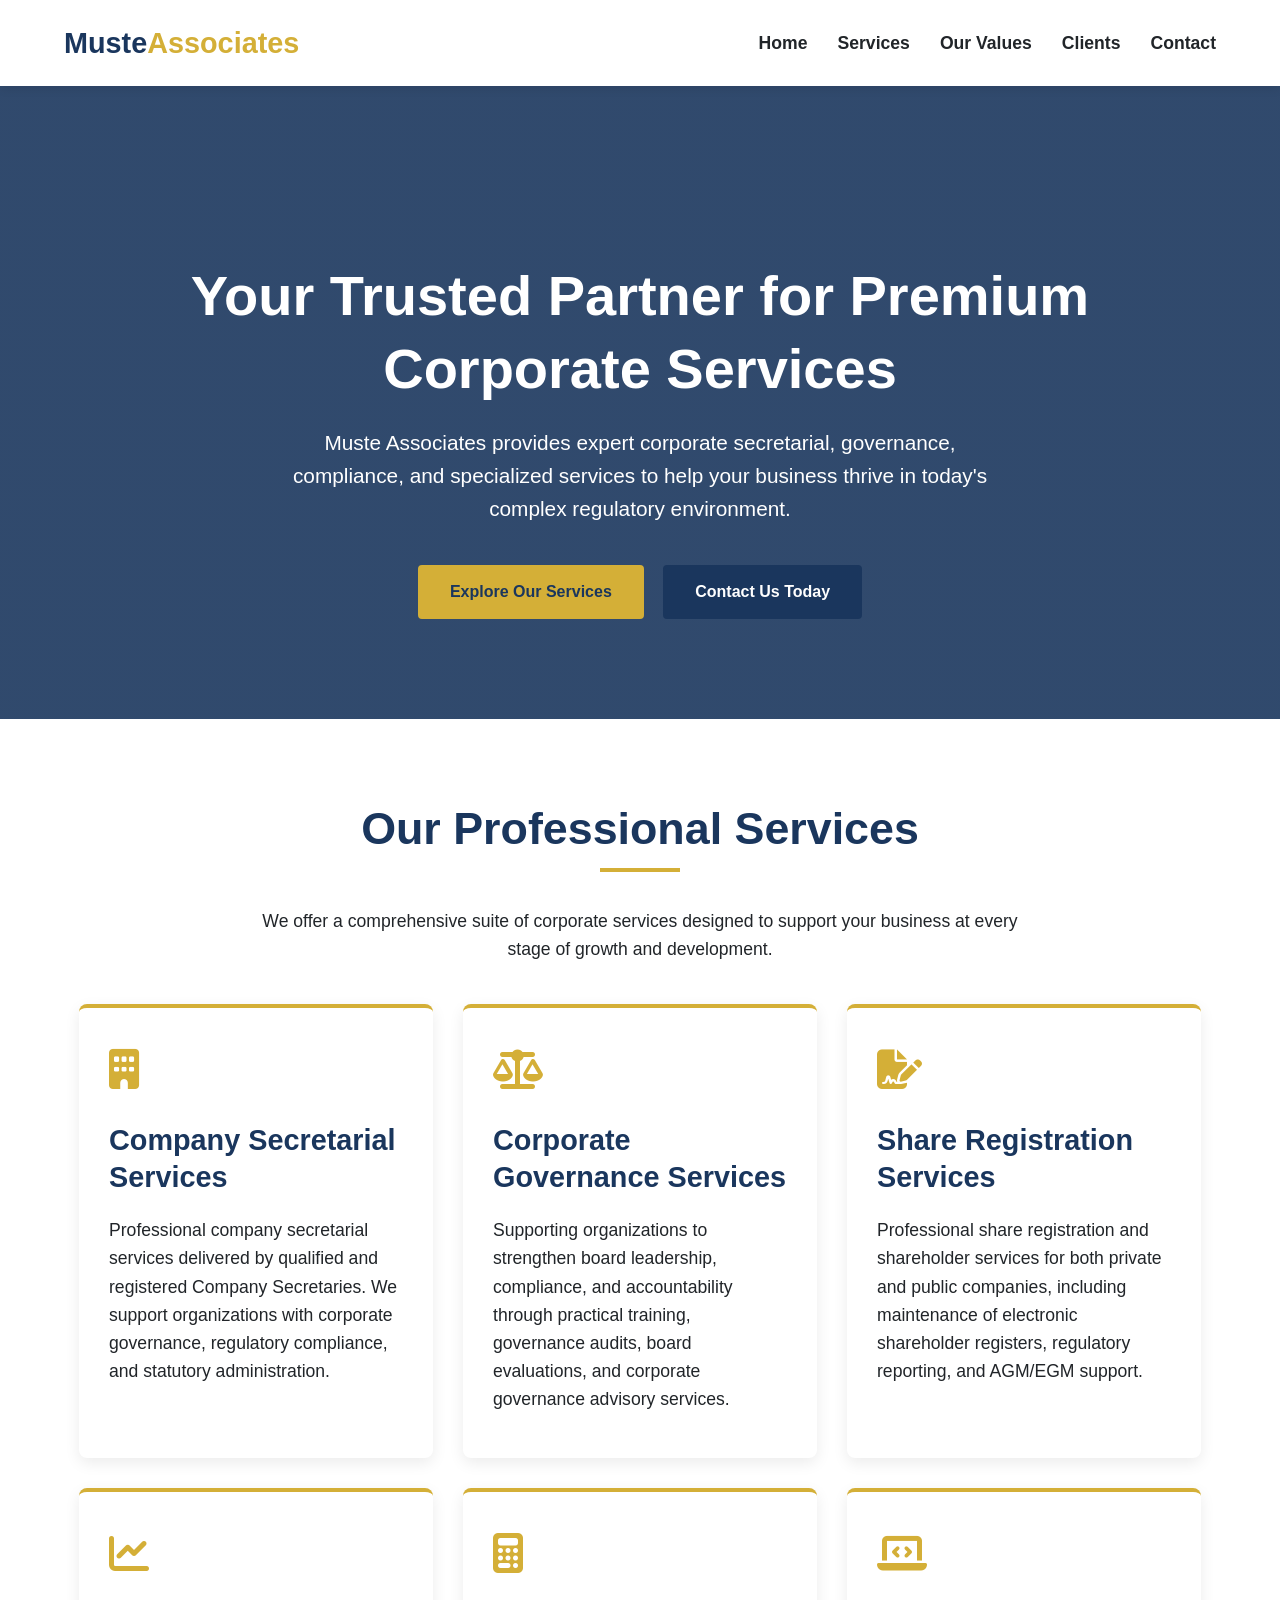
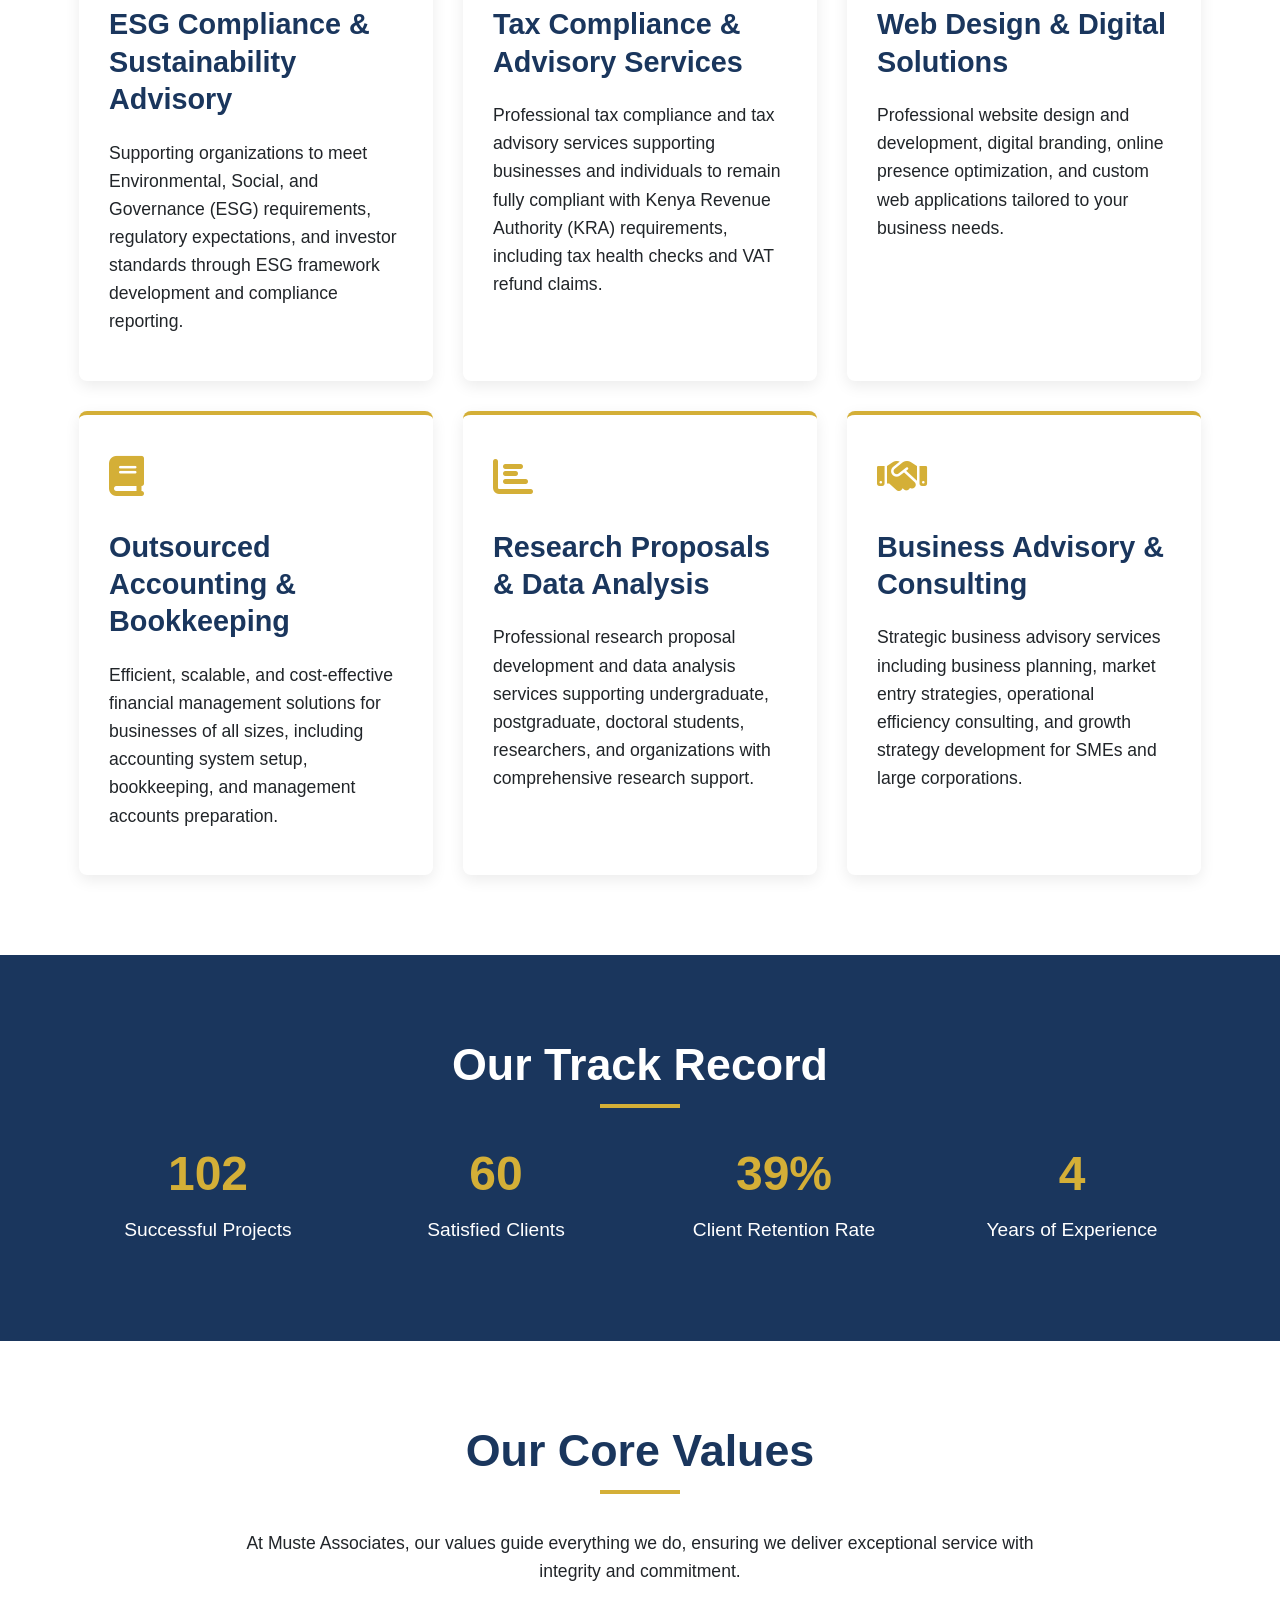
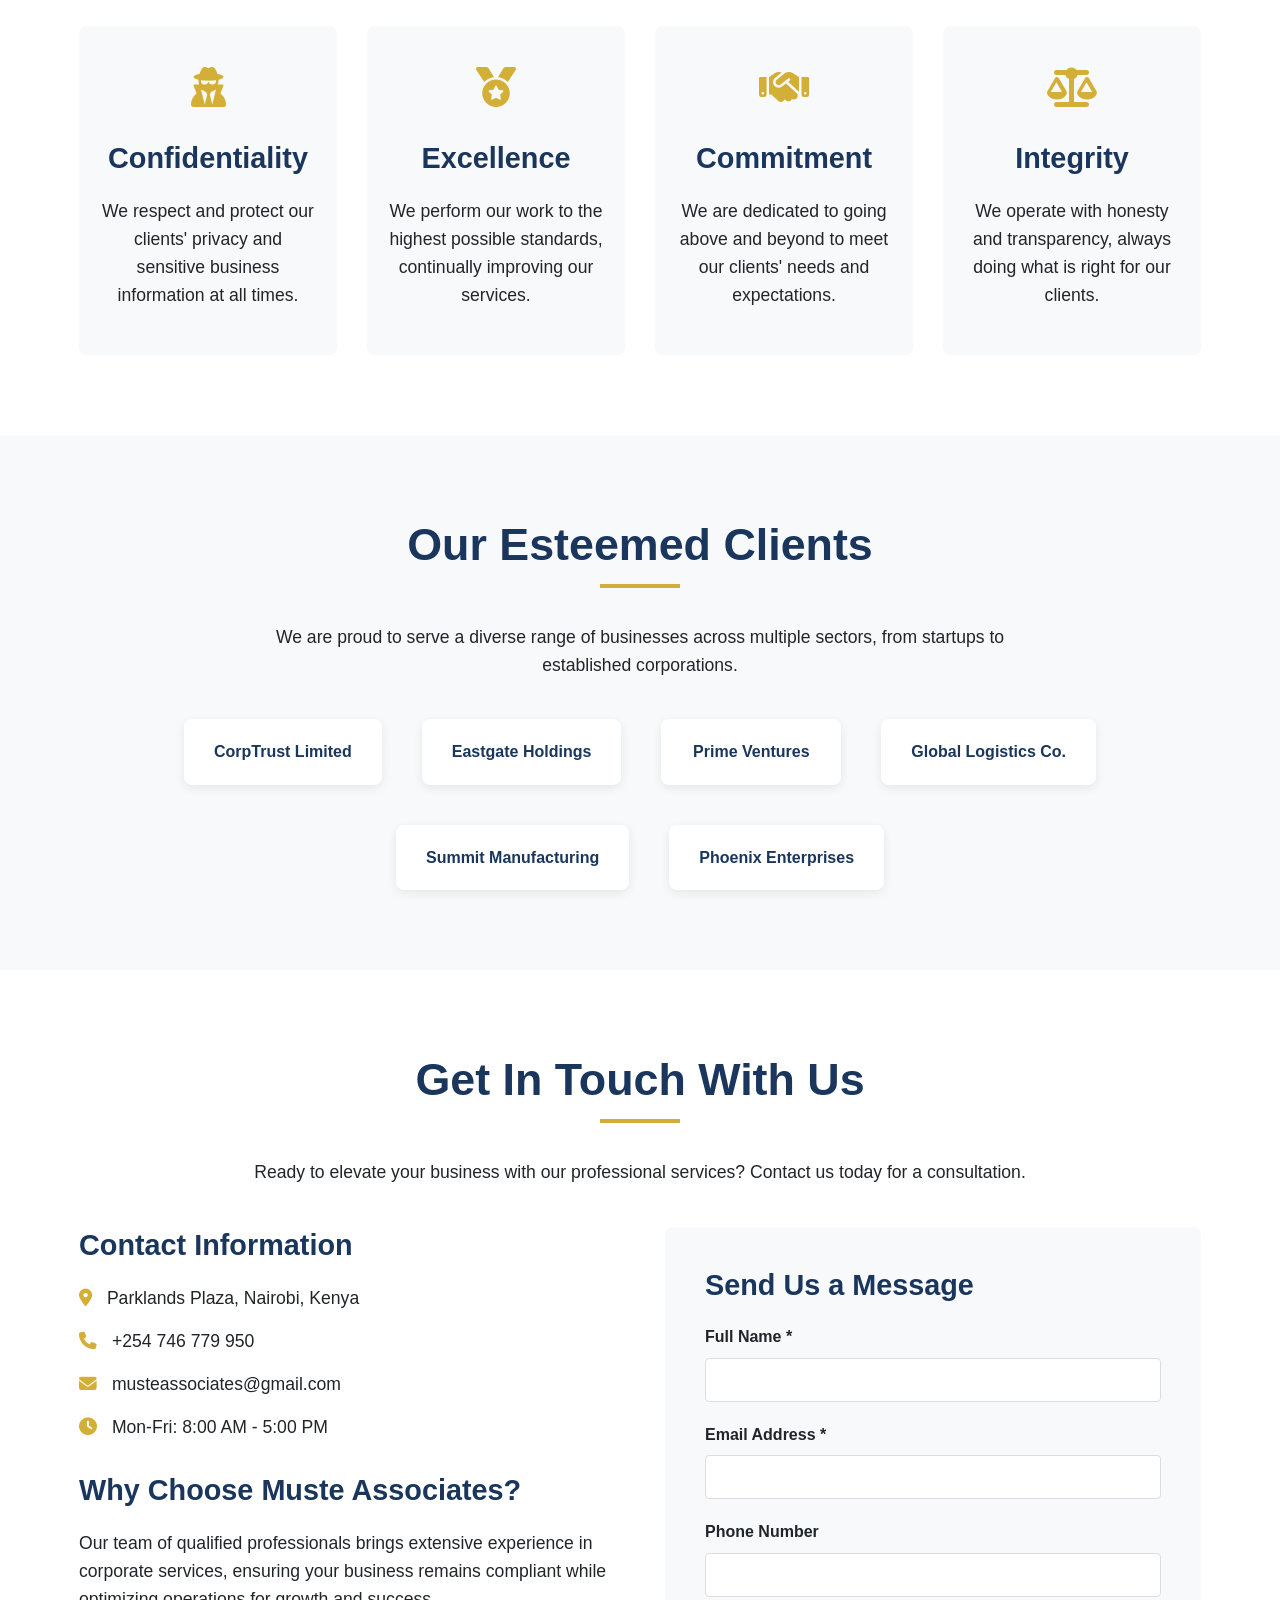
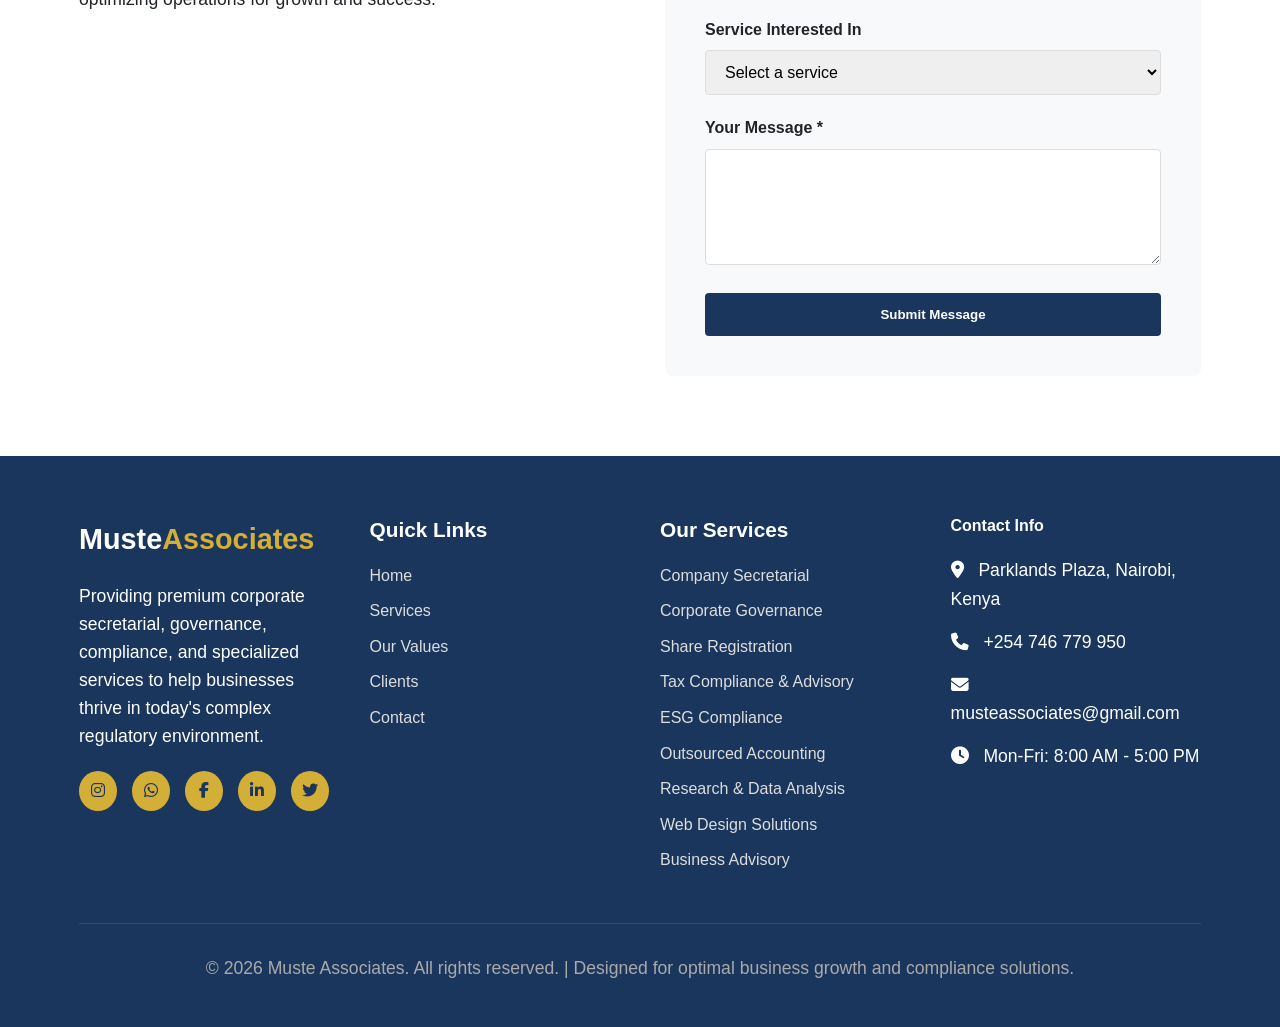
==== index.html @ f39d3da2 "Update index.html" ====
<!DOCTYPE html>
<html lang="en">
<head>
    <meta charset="UTF-8">
    <meta name="viewport" content="width=device-width, initial-scale=1.0">
    <title>Muste Associates | Premium Corporate Services</title>
    <link rel="stylesheet" href="https://cdnjs.cloudflare.com/ajax/libs/font-awesome/6.4.0/css/all.min.css">
    <style>
        /* Reset and Base Styles */
        * {
            margin: 0;
            padding: 0;
            box-sizing: border-box;
            font-family: 'Segoe UI', Tahoma, Geneva, Verdana, sans-serif;
        }
        
        :root {
            --primary: #1a365d; /* Deep blue */
            --secondary: #d4af37; /* Gold accent */
            --accent: #2d5a8c; /* Lighter blue */
            --light: #f8f9fa;
            --dark: #212529;
            --gray: #6c757d;
            --transition: all 0.3s ease;
        }
        
        html {
            scroll-behavior: smooth;
        }
        
        body {
            color: var(--dark);
            line-height: 1.6;
            overflow-x: hidden;
        }
        
        .container {
            width: 90%;
            max-width: 1200px;
            margin: 0 auto;
            padding: 0 15px;
        }
        
        section {
            padding: 80px 0;
        }
        
        h1, h2, h3, h4 {
            font-weight: 700;
            line-height: 1.3;
            margin-bottom: 20px;
        }
        
        h1 {
            font-size: 3.5rem;
        }
        
        h2 {
            font-size: 2.8rem;
            color: var(--primary);
            text-align: center;
            margin-bottom: 50px;
            position: relative;
        }
        
        h2:after {
            content: '';
            position: absolute;
            bottom: -15px;
            left: 50%;
            transform: translateX(-50%);
            width: 80px;
            height: 4px;
            background: var(--secondary);
        }
        
        h3 {
            font-size: 1.8rem;
            color: var(--primary);
        }
        
        p {
            margin-bottom: 15px;
            font-size: 1.1rem;
        }
        
        .btn {
            display: inline-block;
            background: var(--secondary);
            color: var(--primary);
            padding: 12px 30px;
            border-radius: 4px;
            font-weight: 600;
            text-decoration: none;
            transition: var(--transition);
            border: 2px solid var(--secondary);
            cursor: pointer;
        }
        
        .btn:hover {
            background: transparent;
            color: var(--secondary);
        }
        
        .btn-primary {
            background: var(--primary);
            color: white;
            border-color: var(--primary);
        }
        
        .btn-primary:hover {
            background: transparent;
            color: var(--primary);
        }
        
        /* Header & Navigation */
        header {
            background: white;
            box-shadow: 0 2px 10px rgba(0, 0, 0, 0.1);
            position: fixed;
            width: 100%;
            top: 0;
            z-index: 1000;
        }
        
        .header-container {
            display: flex;
            justify-content: space-between;
            align-items: center;
            padding: 20px 0;
        }
        
        .logo {
            font-size: 1.8rem;
            font-weight: 800;
            color: var(--primary);
            text-decoration: none;
        }
        
        .logo span {
            color: var(--secondary);
        }
        
        nav ul {
            display: flex;
            list-style: none;
        }
        
        nav ul li {
            margin-left: 30px;
        }
        
        nav ul li a {
            color: var(--dark);
            text-decoration: none;
            font-weight: 600;
            font-size: 1.1rem;
            transition: var(--transition);
        }
        
        nav ul li a:hover {
            color: var(--secondary);
        }
        
        .mobile-menu-btn {
            display: none;
            background: none;
            border: none;
            font-size: 1.5rem;
            color: var(--primary);
            cursor: pointer;
        }
        
        /* Hero Section */
        .hero {
            background: linear-gradient(rgba(26, 54, 93, 0.9), rgba(26, 54, 93, 0.9)), url('https://images.unsplash.com/photo-1552664730-d307ca884978?ixlib=rb-4.0.3&auto=format&fit=crop&w=1470&q=80');
            background-size: cover;
            background-position: center;
            color: white;
            text-align: center;
            padding: 180px 0 100px;
            margin-top: 80px;
        }
        
        .hero h1 {
            color: white;
            margin-bottom: 20px;
        }
        
        .hero p {
            font-size: 1.3rem;
            max-width: 700px;
            margin: 0 auto 40px;
        }
        
        /* Services Section */
        .services-grid {
            display: grid;
            grid-template-columns: repeat(auto-fill, minmax(300px, 1fr));
            gap: 30px;
            margin-top: 40px;
        }
        
        .service-card {
            background: white;
            border-radius: 8px;
            overflow: hidden;
            box-shadow: 0 5px 15px rgba(0, 0, 0, 0.08);
            transition: var(--transition);
            padding: 30px;
            border-top: 4px solid var(--secondary);
        }
        
        .service-card:hover {
            transform: translateY(-10px);
            box-shadow: 0 15px 30px rgba(0, 0, 0, 0.15);
        }
        
        .service-icon {
            font-size: 2.5rem;
            color: var(--secondary);
            margin-bottom: 20px;
        }
        
        /* Stats Section */
        .stats {
            background: var(--primary);
            color: white;
            text-align: center;
        }
        
        .stats h2 {
            color: white;
        }
        
        .stats h2:after {
            background: var(--secondary);
        }
        
        .stats-grid {
            display: grid;
            grid-template-columns: repeat(auto-fit, minmax(200px, 1fr));
            gap: 30px;
            margin-top: 50px;
        }
        
        .stat-item h3 {
            font-size: 3rem;
            color: var(--secondary);
            margin-bottom: 10px;
        }
        
        .stat-item p {
            font-size: 1.2rem;
            font-weight: 500;
        }
        
        /* Values Section */
        .values-grid {
            display: grid;
            grid-template-columns: repeat(auto-fill, minmax(250px, 1fr));
            gap: 30px;
            margin-top: 40px;
        }
        
        .value-card {
            text-align: center;
            padding: 30px 20px;
            border-radius: 8px;
            background: #f8f9fa;
            transition: var(--transition);
        }
        
        .value-card:hover {
            background: var(--primary);
            color: white;
        }
        
        .value-card:hover h3,
        .value-card:hover .value-icon {
            color: white;
        }
        
        .value-icon {
            font-size: 2.5rem;
            color: var(--secondary);
            margin-bottom: 20px;
        }
        
        /* Clients Section */
        .clients {
            background: #f8f9fa;
        }
        
        .client-logos {
            display: flex;
            justify-content: center;
            flex-wrap: wrap;
            gap: 40px;
            margin-top: 40px;
        }
        
        .client-logo {
            background: white;
            padding: 20px 30px;
            border-radius: 8px;
            box-shadow: 0 3px 10px rgba(0, 0, 0, 0.08);
            font-weight: 700;
            color: var(--primary);
            min-width: 180px;
            text-align: center;
        }
        
        /* Contact Section */
        .contact-container {
            display: grid;
            grid-template-columns: repeat(auto-fit, minmax(300px, 1fr));
            gap: 50px;
            margin-top: 40px;
        }
        
        .contact-form {
            background: #f8f9fa;
            padding: 40px;
            border-radius: 8px;
        }
        
        .form-group {
            margin-bottom: 20px;
        }
        
        .form-group label {
            display: block;
            margin-bottom: 8px;
            font-weight: 600;
        }
        
        .form-control {
            width: 100%;
            padding: 12px 15px;
            border: 1px solid #ddd;
            border-radius: 4px;
            font-size: 1rem;
        }
        
        .form-control:focus {
            outline: none;
            border-color: var(--secondary);
        }
        
        /* Footer */
        footer {
            background: var(--primary);
            color: white;
            padding: 60px 0 30px;
        }
        
        .footer-container {
            display: grid;
            grid-template-columns: repeat(auto-fit, minmax(250px, 1fr));
            gap: 40px;
            margin-bottom: 40px;
        }
        
        .footer-logo {
            font-size: 1.8rem;
            font-weight: 800;
            margin-bottom: 20px;
        }
        
        .footer-logo span {
            color: var(--secondary);
        }
        
        .footer-links h4 {
            color: white;
            margin-bottom: 20px;
            font-size: 1.3rem;
        }
        
        .footer-links ul {
            list-style: none;
        }
        
        .footer-links ul li {
            margin-bottom: 10px;
        }
        
        .footer-links ul li a {
            color: #ddd;
            text-decoration: none;
            transition: var(--transition);
        }
        
        .footer-links ul li a:hover {
            color: var(--secondary);
            padding-left: 5px;
        }
        
        .social-links {
            display: flex;
            gap: 15px;
            margin-top: 20px;
        }
        
        .social-links a {
            display: inline-block;
            width: 40px;
            height: 40px;
            background: var(--secondary);
            color: var(--primary);
            border-radius: 50%;
            text-align: center;
            line-height: 40px;
            transition: var(--transition);
        }
        
        .social-links a:hover {
            background: white;
            transform: translateY(-5px);
        }
        
        .copyright {
            text-align: center;
            padding-top: 30px;
            border-top: 1px solid rgba(255, 255, 255, 0.1);
            color: #aaa;
            font-size: 0.9rem;
        }
        
        /* Responsive Design */
        @media (max-width: 992px) {
            h1 {
                font-size: 2.8rem;
            }
            
            h2 {
                font-size: 2.3rem;
            }
            
            section {
                padding: 60px 0;
            }
        }
        
        @media (max-width: 768px) {
            .mobile-menu-btn {
                display: block;
            }
            
            nav ul {
                position: fixed;
                top: 80px;
                left: -100%;
                width: 100%;
                flex-direction: column;
                background: white;
                box-shadow: 0 10px 10px rgba(0, 0, 0, 0.1);
                transition: 0.3s;
                padding: 20px 0;
            }
            
            nav ul.active {
                left: 0;
            }
            
            nav ul li {
                margin: 0;
                text-align: center;
                padding: 15px 0;
                border-bottom: 1px solid #eee;
            }
            
            .hero {
                padding: 150px 0 80px;
            }
        }
        
        @media (max-width: 576px) {
            h1 {
                font-size: 2.2rem;
            }
            
            h2 {
                font-size: 1.8rem;
            }
            
            .hero p {
                font-size: 1.1rem;
            }
            
            .service-card, .contact-form {
                padding: 20px;
            }
        }
    </style>
</head>
<body>
    <!-- Header & Navigation -->
    <header>
        <div class="container header-container">
            <a href="#" class="logo">Muste<span>Associates</span></a>
            
            <button class="mobile-menu-btn" id="mobileMenuBtn">
                <i class="fas fa-bars"></i>
            </button>
            
            <nav>
                <ul id="mainNav">
                    <li><a href="#home">Home</a></li>
                    <li><a href="#services">Services</a></li>
                    <li><a href="#values">Our Values</a></li>
                    <li><a href="#clients">Clients</a></li>
                    <li><a href="#contact">Contact</a></li>
                </ul>
            </nav>
        </div>
    </header>

    <!-- Hero Section -->
    <section class="hero" id="home">
        <div class="container">
            <h1>Your Trusted Partner for Premium Corporate Services</h1>
            <p>Muste Associates provides expert corporate secretarial, governance, compliance, and specialized services to help your business thrive in today's complex regulatory environment.</p>
            <a href="#services" class="btn">Explore Our Services</a>
            <a href="#contact" class="btn btn-primary" style="margin-left: 15px;">Contact Us Today</a>
        </div>
    </section>

    <!-- Services Section -->
    <section id="services">
        <div class="container">
            <h2>Our Professional Services</h2>
            <p style="text-align: center; max-width: 800px; margin: 0 auto 30px;">We offer a comprehensive suite of corporate services designed to support your business at every stage of growth and development.</p>
            
            <div class="services-grid">
                <div class="service-card">
                    <div class="service-icon">
                        <i class="fas fa-building"></i>
                    </div>
                    <h3>Company Secretarial Services</h3>
                    <p>Professional company secretarial services delivered by qualified and registered Company Secretaries. We support organizations with corporate governance, regulatory compliance, and statutory administration.</p>
                </div>
                
                <div class="service-card">
                    <div class="service-icon">
                        <i class="fas fa-balance-scale"></i>
                    </div>
                    <h3>Corporate Governance Services</h3>
                    <p>Supporting organizations to strengthen board leadership, compliance, and accountability through practical training, governance audits, board evaluations, and corporate governance advisory services.</p>
                </div>
                
                <div class="service-card">
                    <div class="service-icon">
                        <i class="fas fa-file-signature"></i>
                    </div>
                    <h3>Share Registration Services</h3>
                    <p>Professional share registration and shareholder services for both private and public companies, including maintenance of electronic shareholder registers, regulatory reporting, and AGM/EGM support.</p>
                </div>
                
                <div class="service-card">
                    <div class="service-icon">
                        <i class="fas fa-chart-line"></i>
                    </div>
                    <h3>ESG Compliance & Sustainability Advisory</h3>
                    <p>Supporting organizations to meet Environmental, Social, and Governance (ESG) requirements, regulatory expectations, and investor standards through ESG framework development and compliance reporting.</p>
                </div>
                
                <div class="service-card">
                    <div class="service-icon">
                        <i class="fas fa-calculator"></i>
                    </div>
                    <h3>Tax Compliance & Advisory Services</h3>
                    <p>Professional tax compliance and tax advisory services supporting businesses and individuals to remain fully compliant with Kenya Revenue Authority (KRA) requirements, including tax health checks and VAT refund claims.</p>
                </div>
                
                <div class="service-card">
                    <div class="service-icon">
                        <i class="fas fa-laptop-code"></i>
                    </div>
                    <h3>Web Design & Digital Solutions</h3>
                    <p>Professional website design and development, digital branding, online presence optimization, and custom web applications tailored to your business needs.</p>
                </div>
                
                <div class="service-card">
                    <div class="service-icon">
                        <i class="fas fa-book"></i>
                    </div>
                    <h3>Outsourced Accounting & Bookkeeping</h3>
                    <p>Efficient, scalable, and cost-effective financial management solutions for businesses of all sizes, including accounting system setup, bookkeeping, and management accounts preparation.</p>
                </div>
                
                <div class="service-card">
                    <div class="service-icon">
                        <i class="fas fa-chart-bar"></i>
                    </div>
                    <h3>Research Proposals & Data Analysis</h3>
                    <p>Professional research proposal development and data analysis services supporting undergraduate, postgraduate, doctoral students, researchers, and organizations with comprehensive research support.</p>
                </div>
                
                <div class="service-card">
                    <div class="service-icon">
                        <i class="fas fa-handshake"></i>
                    </div>
                    <h3>Business Advisory & Consulting</h3>
                    <p>Strategic business advisory services including business planning, market entry strategies, operational efficiency consulting, and growth strategy development for SMEs and large corporations.</p>
                </div>
            </div>
        </div>
    </section>

    <!-- Stats Section -->
    <section class="stats">
        <div class="container">
            <h2>Our Track Record</h2>
            
            <div class="stats-grid">
                <div class="stat-item">
                    <h3 id="projectsCounter">0</h3>
                    <p>Successful Projects</p>
                </div>
                
                <div class="stat-item">
                    <h3 id="clientsCounter">0</h3>
                    <p>Satisfied Clients</p>
                </div>
                
                <div class="stat-item">
                    <h3 id="retentionCounter">0%</h3>
                    <p>Client Retention Rate</p>
                </div>
                
                <div class="stat-item">
                    <h3 id="experienceCounter">0</h3>
                    <p>Years of Experience</p>
                </div>
            </div>
        </div>
    </section>

    <!-- Values Section -->
    <section id="values">
        <div class="container">
            <h2>Our Core Values</h2>
            <p style="text-align: center; max-width: 800px; margin: 0 auto 30px;">At Muste Associates, our values guide everything we do, ensuring we deliver exceptional service with integrity and commitment.</p>
            
            <div class="values-grid">
                <div class="value-card">
                    <div class="value-icon">
                        <i class="fas fa-user-secret"></i>
                    </div>
                    <h3>Confidentiality</h3>
                    <p>We respect and protect our clients' privacy and sensitive business information at all times.</p>
                </div>
                
                <div class="value-card">
                    <div class="value-icon">
                        <i class="fas fa-medal"></i>
                    </div>
                    <h3>Excellence</h3>
                    <p>We perform our work to the highest possible standards, continually improving our services.</p>
                </div>
                
                <div class="value-card">
                    <div class="value-icon">
                        <i class="fas fa-handshake"></i>
                    </div>
                    <h3>Commitment</h3>
                    <p>We are dedicated to going above and beyond to meet our clients' needs and expectations.</p>
                </div>
                
                <div class="value-card">
                    <div class="value-icon">
                        <i class="fas fa-balance-scale"></i>
                    </div>
                    <h3>Integrity</h3>
                    <p>We operate with honesty and transparency, always doing what is right for our clients.</p>
                </div>
            </div>
        </div>
    </section>

    <!-- Clients Section -->
    <section class="clients" id="clients">
        <div class="container">
            <h2>Our Esteemed Clients</h2>
            <p style="text-align: center; max-width: 800px; margin: 0 auto 30px;">We are proud to serve a diverse range of businesses across multiple sectors, from startups to established corporations.</p>
            
            <div class="client-logos">
                <div class="client-logo">CorpTrust Limited</div>
                <div class="client-logo">Eastgate Holdings</div>
                <div class="client-logo">Prime Ventures</div>
                <div class="client-logo">Global Logistics Co.</div>
                <div class="client-logo">Summit Manufacturing</div>
                <div class="client-logo">Phoenix Enterprises</div>
            </div>
        </div>
    </section>

    <!-- Contact Section -->
    <section id="contact">
        <div class="container">
            <h2>Get In Touch With Us</h2>
            <p style="text-align: center; max-width: 800px; margin: 0 auto 30px;">Ready to elevate your business with our professional services? Contact us today for a consultation.</p>
            
            <div class="contact-container">
                <div class="contact-info">
                    <h3>Contact Information</h3>
                    <p><i class="fas fa-map-marker-alt" style="color: var(--secondary); margin-right: 10px;"></i> Parklands Plaza, Nairobi, Kenya</p>
                    <p><i class="fas fa-phone" style="color: var(--secondary); margin-right: 10px;"></i> +254 746 779 950</p>
                    <p><i class="fas fa-envelope" style="color: var(--secondary); margin-right: 10px;"></i> musteassociates@gmail.com</p>
                    <p><i class="fas fa-clock" style="color: var(--secondary); margin-right: 10px;"></i> Mon-Fri: 8:00 AM - 5:00 PM</p>
                    
                    <h3 style="margin-top: 30px;">Why Choose Muste Associates?</h3>
                    <p>Our team of qualified professionals brings extensive experience in corporate services, ensuring your business remains compliant while optimizing operations for growth and success.</p>
                </div>
                
                <div class="contact-form">
                    <h3>Send Us a Message</h3>
                    <form id="contactForm">
                        <div class="form-group">
                            <label for="name">Full Name *</label>
                            <input type="text" id="name" class="form-control" required>
                        </div>
                        
                        <div class="form-group">
                            <label for="email">Email Address *</label>
                            <input type="email" id="email" class="form-control" required>
                        </div>
                        
                        <div class="form-group">
                            <label for="phone">Phone Number</label>
                            <input type="tel" id="phone" class="form-control">
                        </div>
                        
                        <div class="form-group">
                            <label for="service">Service Interested In</label>
                            <select id="service" class="form-control">
                                <option value="">Select a service</option>
                                <option value="secretarial">Company Secretarial Services</option>
                                <option value="governance">Corporate Governance Services</option>
                                <option value="share">Share Registration Services</option>
                                <option value="esg">ESG Compliance & Sustainability Advisory</option>
                                <option value="tax">Tax Compliance & Advisory Services</option>
                                <option value="web">Web Design & Digital Solutions</option>
                                <option value="accounting">Outsourced Accounting & Bookkeeping</option>
                                <option value="research">Research Proposals & Data Analysis</option>
                                <option value="advisory">Business Advisory & Consulting</option>
                            </select>
                        </div>
                        
                        <div class="form-group">
                            <label for="message">Your Message *</label>
                            <textarea id="message" class="form-control" rows="5" required></textarea>
                        </div>
                        
                        <button type="submit" class="btn btn-primary" style="width: 100%;">Submit Message</button>
                    </form>
                </div>
            </div>
        </div>
    </section>

    <!-- Footer -->
    <footer>
        <div class="container">
            <div class="footer-container">
                <div class="footer-about">
                    <div class="footer-logo">Muste<span>Associates</span></div>
                    <p>Providing premium corporate secretarial, governance, compliance, and specialized services to help businesses thrive in today's complex regulatory environment.</p>
                    <div class="social-links">
                        <a href="https://www.instagram.com" target="_blank" title="Instagram">
                            <i class="fab fa-instagram"></i>
                        </a>
                        <a href="https://wa.me/254746779950" target="_blank" title="WhatsApp">
                            <i class="fab fa-whatsapp"></i>
                        </a>
                        <a href="https://www.facebook.com" target="_blank" title="Facebook">
                            <i class="fab fa-facebook-f"></i>
                        </a>
                        <a href="https://www.linkedin.com" target="_blank" title="LinkedIn">
                            <i class="fab fa-linkedin-in"></i>
                        </a>
                        <a href="https://www.twitter.com" target="_blank" title="X (Twitter)">
                            <i class="fab fa-twitter"></i>
                        </a>
                    </div>
                </div>
                
                <div class="footer-links">
                    <h4>Quick Links</h4>
                    <ul>
                        <li><a href="#home">Home</a></li>
                        <li><a href="#services">Services</a></li>
                        <li><a href="#values">Our Values</a></li>
                        <li><a href="#clients">Clients</a></li>
                        <li><a href="#contact">Contact</a></li>
                    </ul>
                </div>
                
                <div class="footer-links">
                    <h4>Our Services</h4>
                    <ul>
                        <li><a href="#services">Company Secretarial</a></li>
                        <li><a href="#services">Corporate Governance</a></li>
                        <li><a href="#services">Share Registration</a></li>
                        <li><a href="#services">Tax Compliance & Advisory</a></li>
                        <li><a href="#services">ESG Compliance</a></li>
                        <li><a href="#services">Outsourced Accounting</a></li>
                        <li><a href="#services">Research & Data Analysis</a></li>
                        <li><a href="#services">Web Design Solutions</a></li>
                        <li><a href="#services">Business Advisory</a></li>
                    </ul>
                </div>
                
                <div class="footer-contact">
                    <h4>Contact Info</h4>
                    <p><i class="fas fa-map-marker-alt" style="margin-right: 10px;"></i> Parklands Plaza, Nairobi, Kenya</p>
                    <p><i class="fas fa-phone" style="margin-right: 10px;"></i> +254 746 779 950</p>
                    <p><i class="fas fa-envelope" style="margin-right: 10px;"></i> musteassociates@gmail.com</p>
                    <p><i class="fas fa-clock" style="margin-right: 10px;"></i> Mon-Fri: 8:00 AM - 5:00 PM</p>
                </div>
            </div>
            
            <div class="copyright">
                <p>&copy; 2026 Muste Associates. All rights reserved. | Designed for optimal business growth and compliance solutions.</p>
            </div>
        </div>
    </footer>

    <script>
        // Mobile menu toggle
        const mobileMenuBtn = document.getElementById('mobileMenuBtn');
        const mainNav = document.getElementById('mainNav');
        
        mobileMenuBtn.addEventListener('click', () => {
            mainNav.classList.toggle('active');
            mobileMenuBtn.innerHTML = mainNav.classList.contains('active') 
                ? '<i class="fas fa-times"></i>' 
                : '<i class="fas fa-bars"></i>';
        });
        
        // Close mobile menu when clicking on a link
        const navLinks = document.querySelectorAll('nav ul li a');
        navLinks.forEach(link => {
            link.addEventListener('click', () => {
                mainNav.classList.remove('active');
                mobileMenuBtn.innerHTML = '<i class="fas fa-bars"></i>';
            });
        });
        
        // Contact form submission with mailto
        const contactForm = document.getElementById('contactForm');
        contactForm.addEventListener('submit', (e) => {
            e.preventDefault();
            
            // Get form values
            const name = document.getElementById('name').value;
            const email = document.getElementById('email').value;
            const phone = document.getElementById('phone').value;
            const service = document.getElementById('service').value;
            const message = document.getElementById('message').value;
            
            // Simple form validation
            if (!name || !email || !message) {
                alert('Please fill in all required fields (name, email, and message).');
                return;
            }
            
            // Create mailto URL
            const subject = `New Contact from Muste Associates Website - ${service ? service : 'General Inquiry'}`;
            const body = `Name: ${name}%0D%0AEmail: ${email}%0D%0APhone: ${phone}%0D%0AService Interested In: ${service}%0D%0A%0D%0AMessage:%0D%0A${message}`;
            
            // Create mailto link with correct email
            const mailtoLink = `mailto:musteassociates@gmail.com?subject=${encodeURIComponent(subject)}&body=${encodeURIComponent(body)}`;
            
            // Open mailto link in new window
            window.open(mailtoLink, '_blank');
            
            // Show confirmation message
            alert(`Thank you ${name}! Your message is being sent to musteassociates@gmail.com.`);
            
            // Reset form
            contactForm.reset();
        });
        
        // Smooth scrolling for anchor links
        document.querySelectorAll('a[href^="#"]').forEach(anchor => {
            anchor.addEventListener('click', function(e) {
                e.preventDefault();
                
                const targetId = this.getAttribute('href');
                if (targetId === '#') return;
                
                const targetElement = document.querySelector(targetId);
                if (targetElement) {
                    window.scrollTo({
                        top: targetElement.offsetTop - 80,
                        behavior: 'smooth'
                    });
                }
            });
        });
        
        // Animated counters for stats section
        function animateCounter(elementId, targetValue, suffix = '', duration = 2000) {
            const element = document.getElementById(elementId);
            const increment = targetValue / (duration / 16); // 60fps
            let current = 0;
            
            const timer = setInterval(() => {
                current += increment;
                if (current >= targetValue) {
                    element.textContent = targetValue + suffix;
                    clearInterval(timer);
                } else {
                    if (suffix === '%') {
                        element.textContent = Math.floor(current) + suffix;
                    } else {
                        element.textContent = Math.floor(current);
                    }
                }
            }, 16);
        }
        
        // Check if element is in viewport
        function isElementInViewport(el) {
            const rect = el.getBoundingClientRect();
            return (
                rect.top <= (window.innerHeight || document.documentElement.clientHeight) * 0.8 &&
                rect.bottom >= 0
            );
        }
        
        // Track if counters have been animated
        let countersAnimated = false;
        
        // Function to trigger counter animation when stats section is in view
        function checkCounters() {
            const statsSection = document.querySelector('.stats');
            
            if (isElementInViewport(statsSection) && !countersAnimated) {
                countersAnimated = true;
                
                // Animate all counters
                animateCounter('projectsCounter', 250, '+');
                animateCounter('clientsCounter', 150, '+');
                animateCounter('retentionCounter', 98, '%');
                animateCounter('experienceCounter', 10, '+');
            }
        }
        
        // Listen for scroll events to trigger counters
        window.addEventListener('scroll', checkCounters);
        
        // Also check on page load in case stats section is already visible
        document.addEventListener('DOMContentLoaded', checkCounters);
    </script>
</body>
</html>
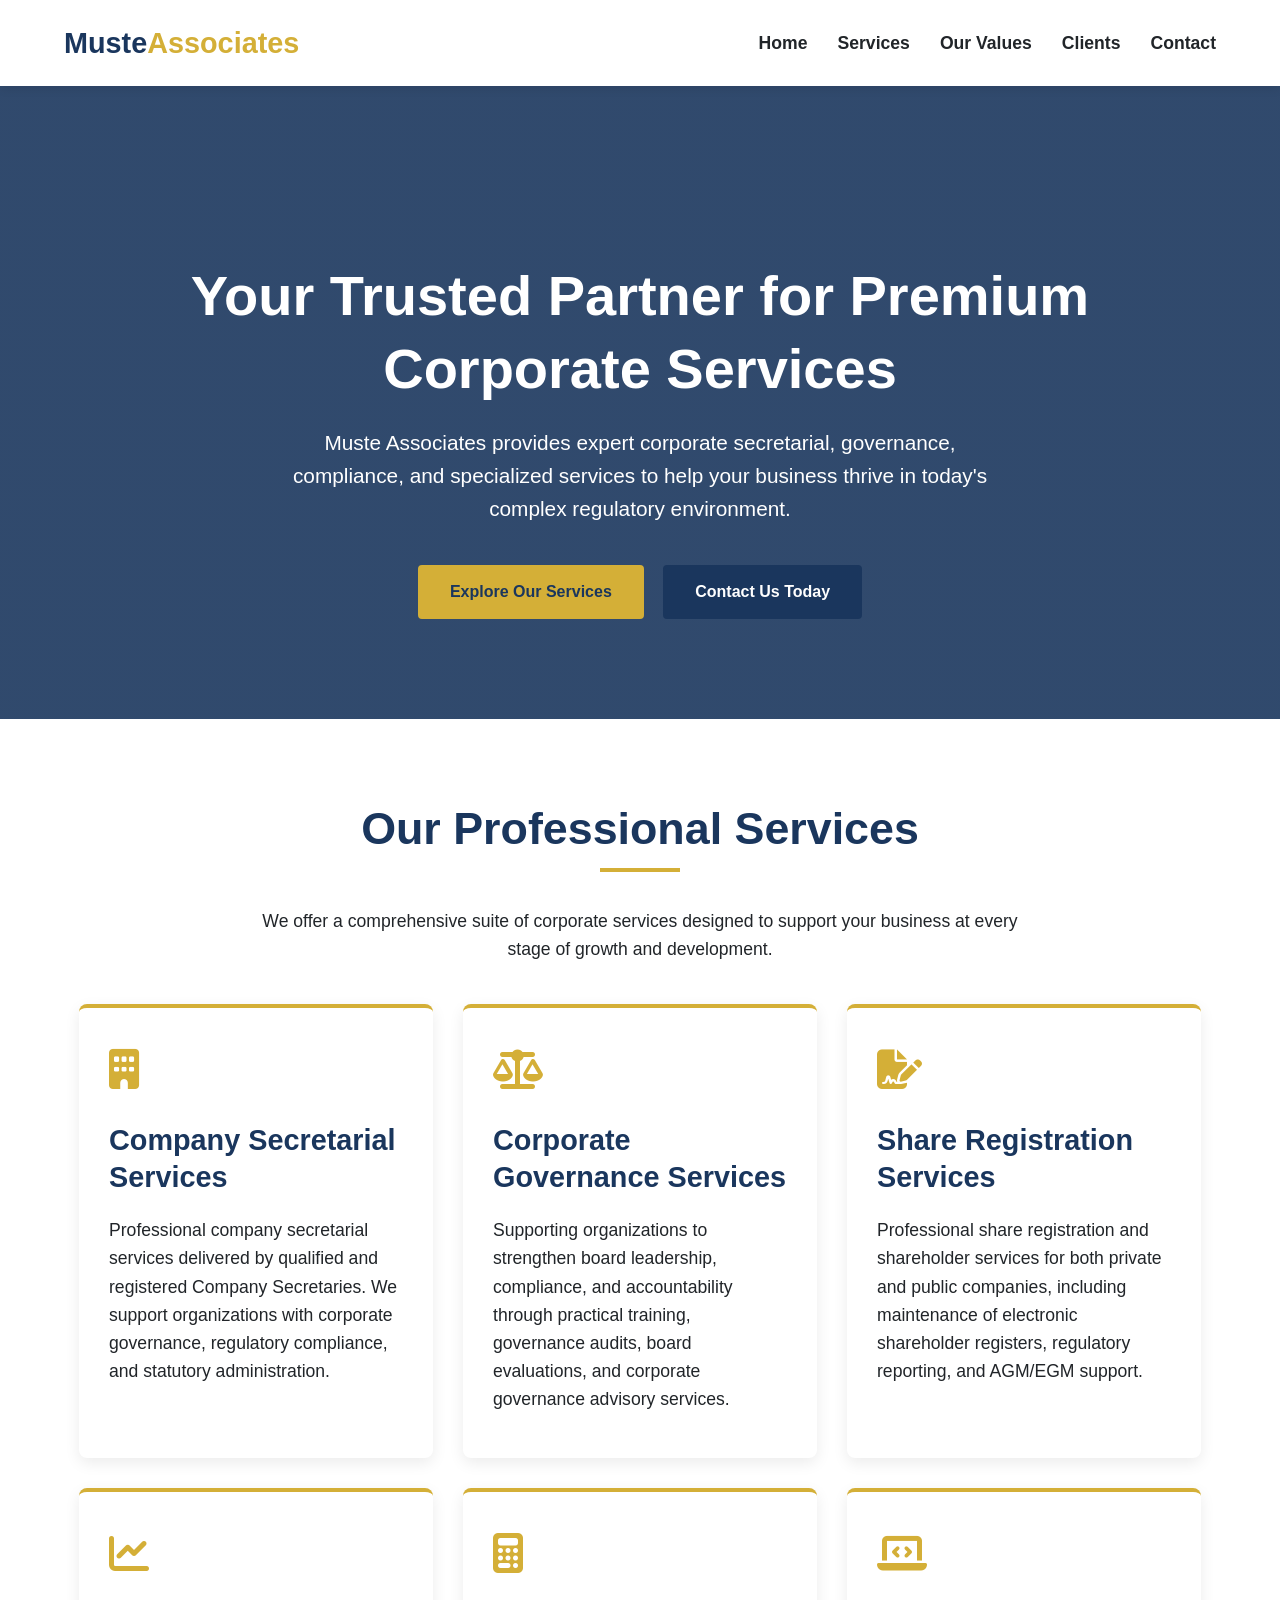
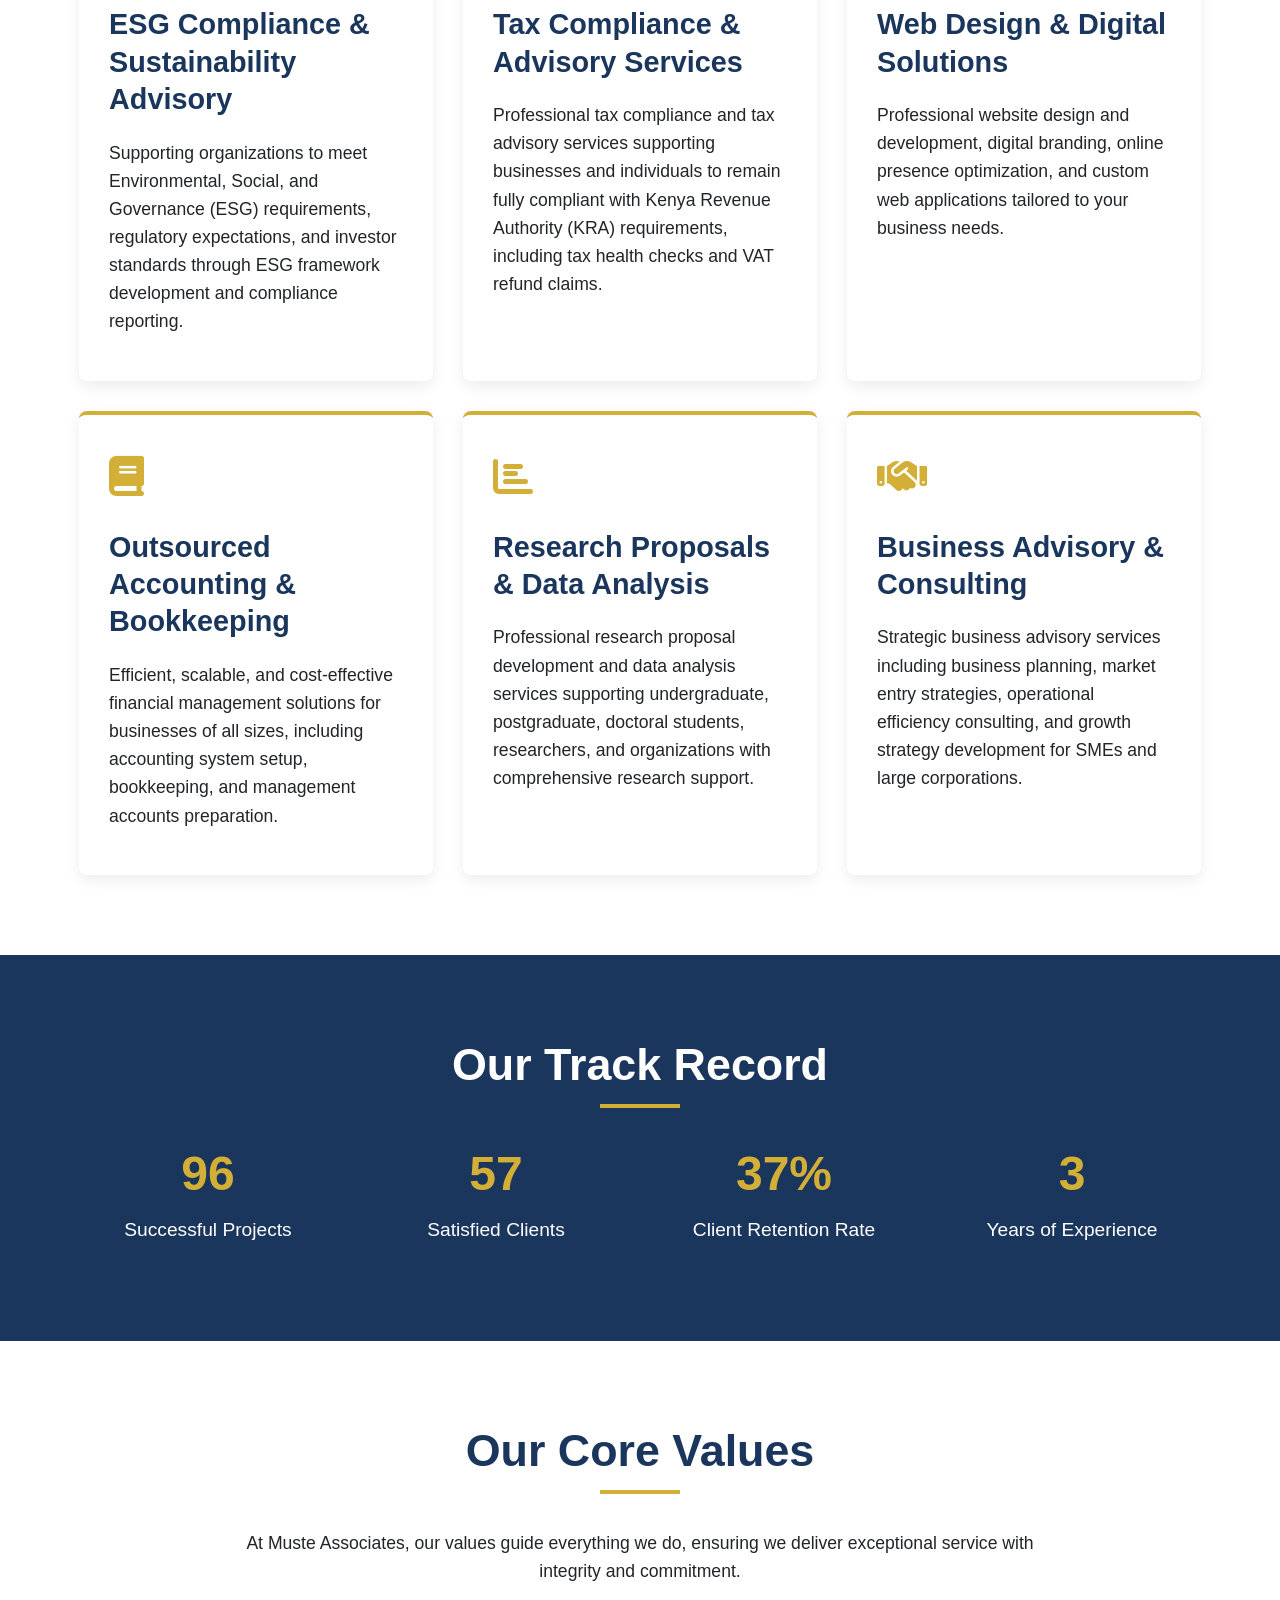
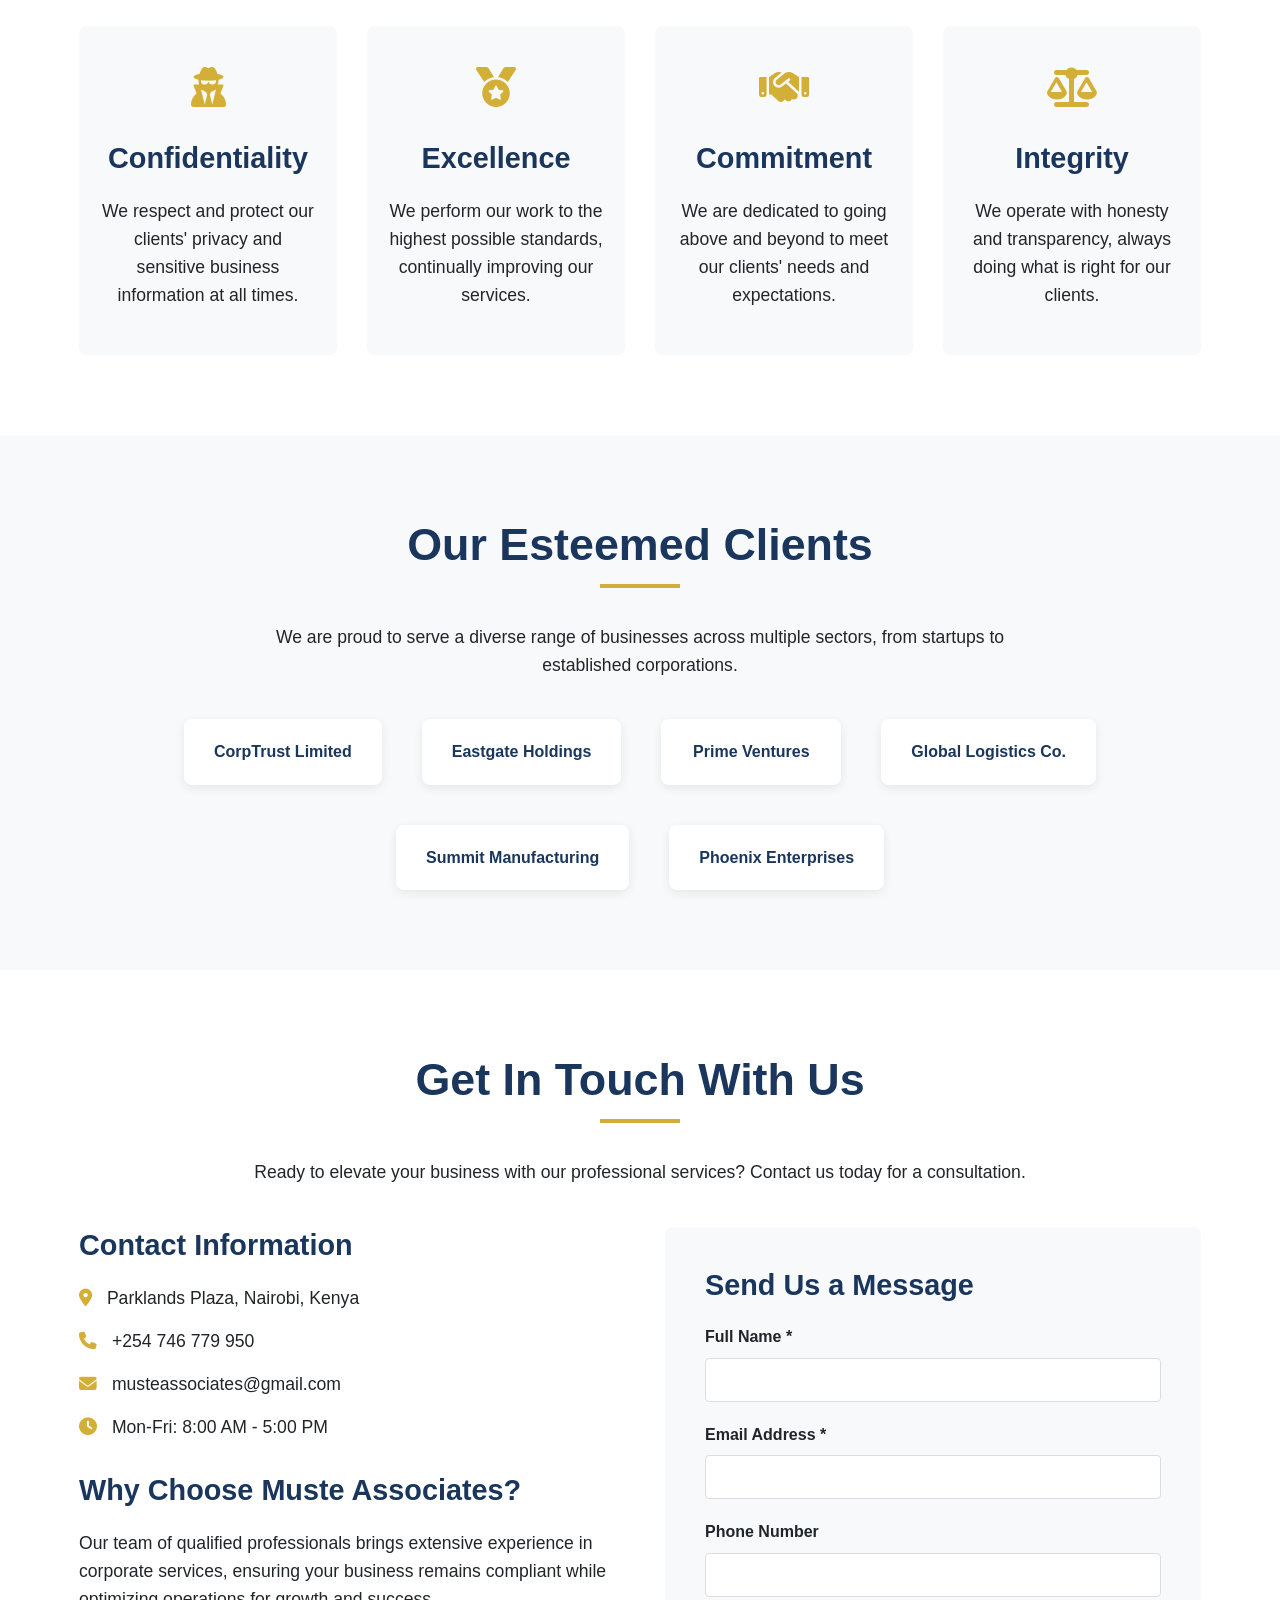
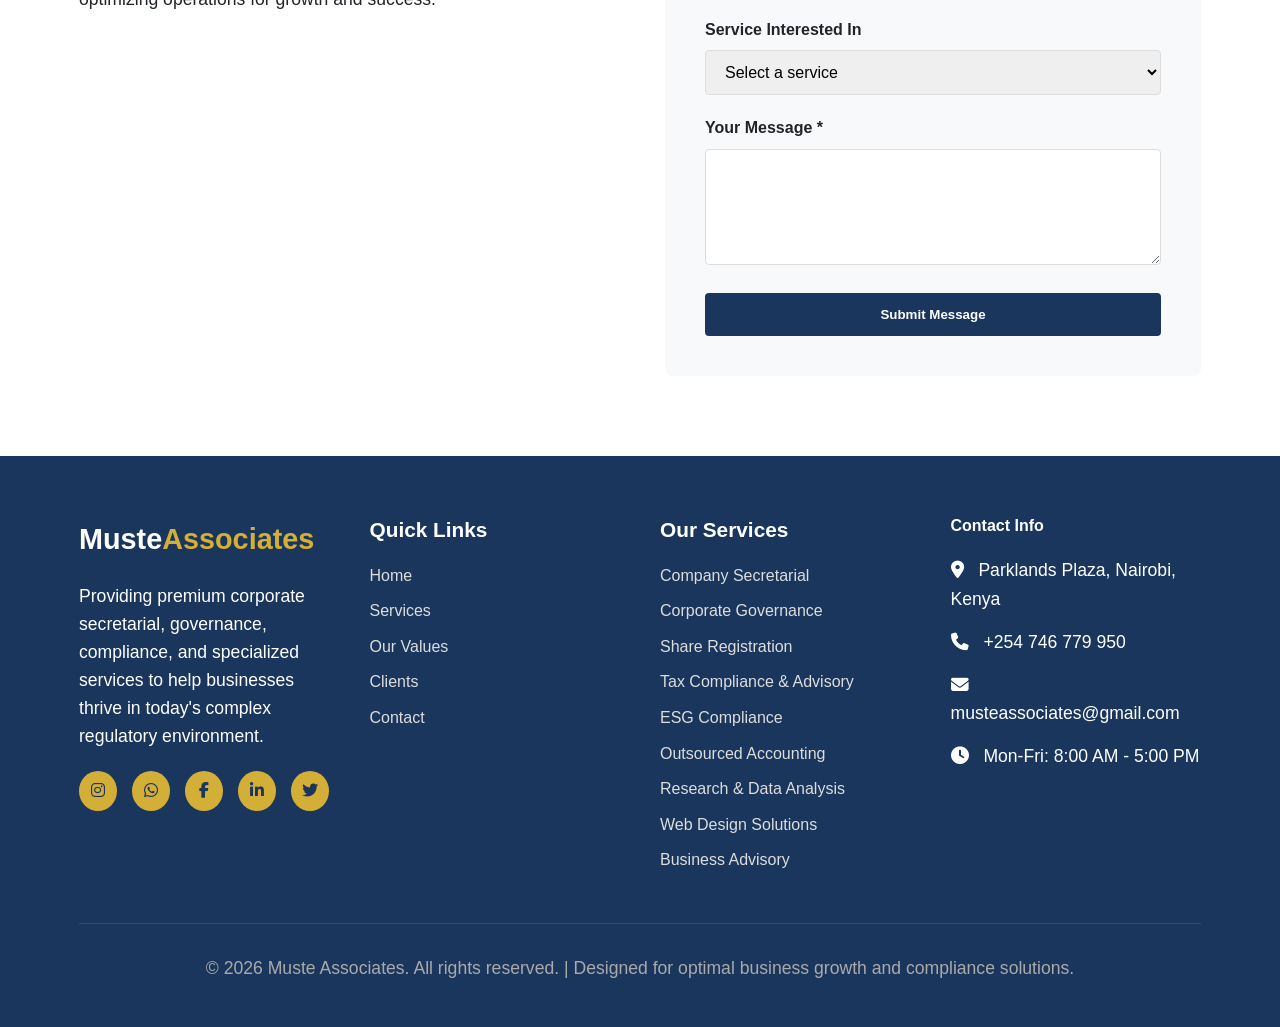
==== commit 5c21799b: "Create index.html" ====
--- a/index.html
+++ b/index.html
@@ -1,3 +1,4 @@
+
 <!DOCTYPE html>
 <html lang="en">
 <head>
@@ -34,6 +35,10 @@
             overflow-x: hidden;
         }
         
+        body.modal-open {
+            overflow: hidden;
+        }
+        
         .container {
             width: 90%;
             max-width: 1200px;
@@ -209,11 +214,29 @@
             transition: var(--transition);
             padding: 30px;
             border-top: 4px solid var(--secondary);
+            cursor: pointer;
+            position: relative;
         }
         
         .service-card:hover {
             transform: translateY(-10px);
             box-shadow: 0 15px 30px rgba(0, 0, 0, 0.15);
+        }
+        
+        .service-card::after {
+            content: 'Click for details \2192';
+            position: absolute;
+            bottom: 15px;
+            right: 20px;
+            font-size: 0.85rem;
+            color: var(--secondary);
+            font-weight: 600;
+            opacity: 0;
+            transition: var(--transition);
+        }
+        
+        .service-card:hover::after {
+            opacity: 1;
         }
         
         .service-icon {
@@ -346,6 +369,126 @@
         .form-control:focus {
             outline: none;
             border-color: var(--secondary);
+        }
+        
+        /* Service Details Modal */
+        .modal-overlay {
+            position: fixed;
+            top: 0;
+            left: 0;
+            right: 0;
+            bottom: 0;
+            background-color: rgba(0, 0, 0, 0.8);
+            display: flex;
+            justify-content: center;
+            align-items: center;
+            z-index: 2000;
+            opacity: 0;
+            visibility: hidden;
+            transition: all 0.3s ease;
+            padding: 20px;
+            overflow-y: auto;
+        }
+        
+        .modal-overlay.active {
+            opacity: 1;
+            visibility: visible;
+        }
+        
+        .modal-content {
+            background-color: white;
+            border-radius: 10px;
+            width: 90%;
+            max-width: 900px;
+            max-height: 90vh;
+            overflow-y: auto;
+            position: relative;
+            transform: translateY(50px);
+            transition: transform 0.4s ease;
+            box-shadow: 0 20px 40px rgba(0, 0, 0, 0.2);
+        }
+        
+        .modal-overlay.active .modal-content {
+            transform: translateY(0);
+        }
+        
+        .modal-header {
+            background: var(--primary);
+            color: white;
+            padding: 25px 30px;
+            border-radius: 10px 10px 0 0;
+            display: flex;
+            justify-content: space-between;
+            align-items: center;
+        }
+        
+        .modal-header h3 {
+            color: white;
+            margin: 0;
+            font-size: 1.8rem;
+        }
+        
+        .modal-close {
+            background: none;
+            border: none;
+            color: white;
+            font-size: 1.8rem;
+            cursor: pointer;
+            transition: var(--transition);
+            width: 40px;
+            height: 40px;
+            display: flex;
+            align-items: center;
+            justify-content: center;
+            border-radius: 50%;
+        }
+        
+        .modal-close:hover {
+            background: rgba(255, 255, 255, 0.2);
+        }
+        
+        .modal-body {
+            padding: 30px;
+        }
+        
+        .service-detail-item {
+            margin-bottom: 25px;
+            padding-bottom: 20px;
+            border-bottom: 1px solid #eee;
+        }
+        
+        .service-detail-item:last-child {
+            border-bottom: none;
+            margin-bottom: 0;
+            padding-bottom: 0;
+        }
+        
+        .service-detail-item h4 {
+            color: var(--primary);
+            font-size: 1.4rem;
+            margin-bottom: 10px;
+            display: flex;
+            align-items: center;
+        }
+        
+        .service-detail-item h4 i {
+            color: var(--secondary);
+            margin-right: 10px;
+            font-size: 1.2rem;
+        }
+        
+        .service-detail-item ul {
+            margin-left: 20px;
+            margin-bottom: 15px;
+        }
+        
+        .service-detail-item li {
+            margin-bottom: 8px;
+            line-height: 1.5;
+        }
+        
+        .service-detail-item p {
+            margin-bottom: 10px;
         }
         
         /* Footer */
@@ -441,6 +584,10 @@
             section {
                 padding: 60px 0;
             }
+            
+            .modal-content {
+                width: 95%;
+            }
         }
         
         @media (max-width: 768px) {
@@ -474,6 +621,19 @@
             .hero {
                 padding: 150px 0 80px;
             }
+            
+            .service-card::after {
+                opacity: 1;
+                font-size: 0.75rem;
+            }
+            
+            .modal-header {
+                padding: 20px;
+            }
+            
+            .modal-body {
+                padding: 20px;
+            }
         }
         
         @media (max-width: 576px) {
@@ -491,6 +651,10 @@
             
             .service-card, .contact-form {
                 padding: 20px;
+            }
+            
+            .modal-header h3 {
+                font-size: 1.5rem;
             }
         }
     </style>
@@ -534,7 +698,7 @@
             <p style="text-align: center; max-width: 800px; margin: 0 auto 30px;">We offer a comprehensive suite of corporate services designed to support your business at every stage of growth and development.</p>
             
             <div class="services-grid">
-                <div class="service-card">
+                <div class="service-card" data-service="secretarial">
                     <div class="service-icon">
                         <i class="fas fa-building"></i>
                     </div>
@@ -542,7 +706,7 @@
                     <p>Professional company secretarial services delivered by qualified and registered Company Secretaries. We support organizations with corporate governance, regulatory compliance, and statutory administration.</p>
                 </div>
                 
-                <div class="service-card">
+                <div class="service-card" data-service="governance">
                     <div class="service-icon">
                         <i class="fas fa-balance-scale"></i>
                     </div>
@@ -550,7 +714,7 @@
                     <p>Supporting organizations to strengthen board leadership, compliance, and accountability through practical training, governance audits, board evaluations, and corporate governance advisory services.</p>
                 </div>
                 
-                <div class="service-card">
+                <div class="service-card" data-service="share">
                     <div class="service-icon">
                         <i class="fas fa-file-signature"></i>
                     </div>
@@ -558,7 +722,7 @@
                     <p>Professional share registration and shareholder services for both private and public companies, including maintenance of electronic shareholder registers, regulatory reporting, and AGM/EGM support.</p>
                 </div>
                 
-                <div class="service-card">
+                <div class="service-card" data-service="esg">
                     <div class="service-icon">
                         <i class="fas fa-chart-line"></i>
                     </div>
@@ -566,7 +730,7 @@
                     <p>Supporting organizations to meet Environmental, Social, and Governance (ESG) requirements, regulatory expectations, and investor standards through ESG framework development and compliance reporting.</p>
                 </div>
                 
-                <div class="service-card">
+                <div class="service-card" data-service="tax">
                     <div class="service-icon">
                         <i class="fas fa-calculator"></i>
                     </div>
@@ -574,7 +738,7 @@
                     <p>Professional tax compliance and tax advisory services supporting businesses and individuals to remain fully compliant with Kenya Revenue Authority (KRA) requirements, including tax health checks and VAT refund claims.</p>
                 </div>
                 
-                <div class="service-card">
+                <div class="service-card" data-service="web">
                     <div class="service-icon">
                         <i class="fas fa-laptop-code"></i>
                     </div>
@@ -582,7 +746,7 @@
                     <p>Professional website design and development, digital branding, online presence optimization, and custom web applications tailored to your business needs.</p>
                 </div>
                 
-                <div class="service-card">
+                <div class="service-card" data-service="accounting">
                     <div class="service-icon">
                         <i class="fas fa-book"></i>
                     </div>
@@ -590,7 +754,7 @@
                     <p>Efficient, scalable, and cost-effective financial management solutions for businesses of all sizes, including accounting system setup, bookkeeping, and management accounts preparation.</p>
                 </div>
                 
-                <div class="service-card">
+                <div class="service-card" data-service="research">
                     <div class="service-icon">
                         <i class="fas fa-chart-bar"></i>
                     </div>
@@ -598,7 +762,7 @@
                     <p>Professional research proposal development and data analysis services supporting undergraduate, postgraduate, doctoral students, researchers, and organizations with comprehensive research support.</p>
                 </div>
                 
-                <div class="service-card">
+                <div class="service-card" data-service="advisory">
                     <div class="service-icon">
                         <i class="fas fa-handshake"></i>
                     </div>
@@ -828,7 +992,342 @@
         </div>
     </footer>
 
+    <!-- Service Details Modal -->
+    <div class="modal-overlay" id="serviceModal">
+        <div class="modal-content">
+            <div class="modal-header">
+                <h3 id="modalTitle">Service Details</h3>
+                <button class="modal-close" id="modalClose">
+                    <i class="fas fa-times"></i>
+                </button>
+            </div>
+            <div class="modal-body" id="modalBody">
+                <!-- Service details will be dynamically inserted here -->
+            </div>
+        </div>
+    </div>
+
     <script>
+        // Service details data from the document and additional services
+        const serviceDetails = {
+            secretarial: {
+                title: "Company Secretarial Services",
+                description: "Muste Associates provides professional company secretarial services in Kenya, delivered by qualified and registered Company Secretaries. We support organizations with corporate governance, regulatory compliance, and statutory administration, ensuring full adherence to the Companies Act, 2015 and other applicable laws.",
+                details: [
+                    {
+                        title: "Entity Registration & Incorporation",
+                        items: [
+                            "We offer end-to-end business registration and incorporation services, including private and public companies, foreign companies, joint ventures, limited liability partnerships, business names, NGOs, societies, and trusts.",
+                            "For foreign companies operating in Kenya, we act as the local representative and company secretary, ensuring continuous statutory compliance and regulatory liaison.",
+                            "Our services extend beyond incorporation to include post-registration compliance, trademark registration, business licensing, and governance structure set-up."
+                        ]
+                    },
+                    {
+                        title: "Statutory Compliance & Corporate Records",
+                        items: [
+                            "We manage statutory registers, regulatory filings, annual returns, resolutions, and disclosures, ensuring directors and shareholders meet all legal obligations.",
+                            "Our compliance frameworks reduce regulatory risk and promote sound corporate governance."
+                        ]
+                    },
+                    {
+                        title: "Board & Shareholder Meeting Services",
+                        items: [
+                            "We provide full support for board, committee, and general meetings, including convening meetings, attending proceedings, preparing agendas, drafting minutes, and acting as independent scrutineers where required."
+                        ]
+                    },
+                    {
+                        title: "Advisory & Ad-hoc Corporate Services",
+                        items: [
+                            "Our firm handles share capital transactions, restructurings, mergers and acquisitions, company dissolutions, stamp duty exemptions, legal health checks, due diligence reviews, and drafting of company policies, charters, and resolutions.",
+                            "We also offer advisory services on the interpretation and application of company law and corporate regulations."
+                        ]
+                    }
+                ]
+            },
+            governance: {
+                title: "Corporate Governance Services",
+                description: "Muste Associates delivers corporate governance services in Kenya, supporting organizations to strengthen board leadership, compliance, and accountability.",
+                details: [
+                    {
+                        title: "Board Training",
+                        items: [
+                            "Practical training on the Companies Act, 2015, directors' duties, regulatory compliance, financial reporting, risk management, and ethical leadership."
+                        ]
+                    },
+                    {
+                        title: "Governance Audits",
+                        items: [
+                            "Independent governance audits aligned with ICS standards and regulatory frameworks issued by CBK, CMA, RBA, and SASRA."
+                        ]
+                    },
+                    {
+                        title: "Board Evaluations",
+                        items: [
+                            "Structured and sector-specific board and board committee evaluations to enhance board effectiveness and performance."
+                        ]
+                    },
+                    {
+                        title: "Corporate Governance Advisory",
+                        items: [
+                            "Advisory on board composition, governance structures, policies, charters, disclosures, and risk management practices."
+                        ]
+                    }
+                ],
+                note: "These services support listed companies, financial institutions, NGOs, and private entities seeking strong and sustainable governance practices."
+            },
+            share: {
+                title: "Share Registration Services",
+                description: "Muste Associates provides professional share registration and shareholder services in Kenya, supporting both private and public companies with accurate records, regulatory compliance, and investor administration.",
+                details: [
+                    {
+                        title: "Shareholder Services",
+                        items: [
+                            "Maintenance of electronic shareholder registers, processing of share transfers, shareholder correspondence, and query management."
+                        ]
+                    },
+                    {
+                        title: "Regulatory Reporting & Compliance",
+                        items: [
+                            "Support with annual reports, notices of general meetings, shareholder listings for annual returns filing, and liaison with management and auditors on share transfers and dividend payments."
+                        ]
+                    },
+                    {
+                        title: "Unclaimed Financial Assets Compliance",
+                        items: [
+                            "Preparation of reports on unclaimed financial assets, compliance with the Unclaimed Financial Assets Act, and liaison with the Unclaimed Financial Assets Authority (UFAA)."
+                        ]
+                    },
+                    {
+                        title: "AGM & EGM Support",
+                        items: [
+                            "Management of AGMs and EGMs, including proxy analysis, attendance records, poll assistance, and shareholder support during meetings."
+                        ]
+                    },
+                    {
+                        title: "Additional Share Services",
+                        items: [
+                            "Dividend services, bonus share issues, and immobilization of shares."
+                        ]
+                    }
+                ]
+            },
+            esg: {
+                title: "ESG Compliance & Sustainability Advisory",
+                description: "Muste Associates provides ESG compliance and sustainability advisory services in Kenya, supporting organizations to meet Environmental, Social, and Governance (ESG) requirements, regulatory expectations, and investor standards.",
+                details: [
+                    {
+                        title: "ESG Framework Development",
+                        items: [
+                            "Design and implementation of ESG policies, governance structures, and board oversight frameworks, aligned with local laws, sector regulations, and international best practices."
+                        ]
+                    },
+                    {
+                        title: "ESG Compliance & Reporting",
+                        items: [
+                            "Support with ESG disclosures, sustainability reporting, and integration of ESG principles into corporate governance, risk management, and internal controls."
+                        ]
+                    },
+                    {
+                        title: "Board & Management Advisory",
+                        items: [
+                            "Advisory on ESG roles and responsibilities of directors, ethical leadership, stakeholder engagement, and governance alignment."
+                        ]
+                    },
+                    {
+                        title: "ESG Risk & Gap Assessments",
+                        items: [
+                            "Assessment of ESG risks, compliance gaps, and readiness, with practical recommendations for improvement."
+                        ]
+                    },
+                    {
+                        title: "Process Overview",
+                        items: [
+                            "ESG assessment → policy development → board approval → implementation support → monitoring and reporting."
+                        ]
+                    }
+                ]
+            },
+            tax: {
+                title: "Tax Compliance & Advisory Services",
+                description: "Muste Associates provides professional tax compliance and tax advisory services in Kenya, supporting businesses and individuals to remain fully compliant with Kenya Revenue Authority (KRA) requirements.",
+                details: [
+                    {
+                        title: "Tax Compliance Services",
+                        items: [
+                            "Preparation and filing of income tax, VAT, PAYE, withholding tax, excise tax, and annual self-assessment returns, tax computations, instalment tax advice, and KRA audit representation."
+                        ]
+                    },
+                    {
+                        title: "Tax Health Checks",
+                        items: [
+                            "Independent reviews of income tax, VAT, PAYE, withholding tax, customs, and excise duties to assess compliance and identify tax planning opportunities."
+                        ]
+                    },
+                    {
+                        title: "VAT Refund Audit & Claims",
+                        items: [
+                            "Advisory and support on VAT refund claims, including excess credits, zero-rated supplies, bad debts, and taxes paid in error."
+                        ]
+                    },
+                    {
+                        title: "Tax Investigations & Dispute Resolution",
+                        items: [
+                            "Representation in tax audits, objections, ADR processes, and Tax Appeals Tribunal (TAT) matters."
+                        ]
+                    },
+                    {
+                        title: "Transfer Pricing Services",
+                        items: [
+                            "Advisory on transfer pricing compliance in Kenya, documentation, related-party transactions, and representation in transfer pricing audits and disputes."
+                        ]
+                    },
+                    {
+                        title: "Tax Consultancy & Advisory",
+                        items: [
+                            "Tax planning, tax-efficient business structuring, tax due diligence, regulatory updates, and advisory on evolving Kenyan tax laws."
+                        ]
+                    }
+                ]
+            },
+            web: {
+                title: "Web Design & Digital Solutions",
+                description: "Muste Associates provides professional web design and digital solutions services in Kenya, supporting businesses to establish and enhance their online presence in today's digital economy.",
+                details: [
+                    {
+                        title: "Website Design & Development",
+                        items: [
+                            "Custom website design and development tailored to your business needs, including responsive design that works perfectly on all devices.",
+                            "E-commerce website development with secure payment gateways, shopping cart functionality, and inventory management systems.",
+                            "Content management system (CMS) integration for easy content updates and website maintenance."
+                        ]
+                    },
+                    {
+                        title: "Digital Branding & Online Presence",
+                        items: [
+                            "Complete digital branding services including logo design, brand identity development, and digital marketing collateral.",
+                            "Social media integration and setup to ensure seamless connection between your website and social media platforms.",
+                            "Search Engine Optimization (SEO) services to improve your website's visibility and ranking on search engines."
+                        ]
+                    },
+                    {
+                        title: "Web Applications & Custom Solutions",
+                        items: [
+                            "Development of custom web applications to streamline business processes and improve operational efficiency.",
+                            "Database integration and management systems for businesses requiring complex data handling capabilities.",
+                            "API integration services to connect your website with third-party services and platforms."
+                        ]
+                    },
+                    {
+                        title: "Website Maintenance & Support",
+                        items: [
+                            "Ongoing website maintenance, security updates, and technical support to ensure your website remains secure and functional.",
+                            "Regular performance monitoring and optimization to ensure fast loading times and optimal user experience.",
+                            "Content updates and regular backups to protect your digital assets."
+                        ]
+                    }
+                ],
+                note: "Our digital solutions help businesses establish a professional online presence, reach more customers, and compete effectively in the digital marketplace."
+            },
+            accounting: {
+                title: "Outsourced Accounting & Bookkeeping Services",
+                description: "Muste Associates provides outsourced accounting and bookkeeping services in Kenya, offering efficient, scalable, and cost-effective financial management solutions for businesses of all sizes.",
+                details: [
+                    {
+                        title: "Accounting System Setup & Support",
+                        items: [
+                            "Set-up and integration of reliable accounting systems, including data migration and compliance with accounting standards and government regulations."
+                        ]
+                    },
+                    {
+                        title: "Bookkeeping & Transaction Processing",
+                        items: [
+                            "Recording and processing of day-to-day transactions, reconciliations, journals, and payment support in line with best accounting practices."
+                        ]
+                    },
+                    {
+                        title: "Management Accounts & Financial Reporting",
+                        items: [
+                            "Preparation of monthly management accounts, annual financial statements, and structured financial reports to support decision-making."
+                        ]
+                    },
+                    {
+                        title: "Audit Support Services",
+                        items: [
+                            "Preparation of audit-ready accounting records and response to audit queries."
+                        ]
+                    }
+                ],
+                note: "These services help businesses save time, reduce costs, and maintain accurate financial records while remaining compliant with regulatory requirements."
+            },
+            research: {
+                title: "Research Proposals & Data Analysis Services",
+                description: "Muste Associates offers professional research proposal development and data analysis services in Kenya, supporting undergraduate, postgraduate, and doctoral students, as well as researchers and organizations.",
+                details: [
+                    {
+                        title: "Research Proposal Development",
+                        items: [
+                            "Complete support for topic selection, problem statement formulation, research objectives, questions, and hypotheses.",
+                            "Literature review preparation, conceptual and theoretical framework development, research design, methodology, and instrument creation.",
+                            "Proposal editing, formatting, and compliance with institutional guidelines."
+                        ]
+                    },
+                    {
+                        title: "Data Analysis Services",
+                        items: [
+                            "Comprehensive data cleaning, coding, descriptive and inferential statistical analysis.",
+                            "Regression analysis, diagnostic testing, and presentation of findings in tables, charts, and narratives.",
+                            "Support for results interpretation in chapters four and five of research papers."
+                        ]
+                    },
+                    {
+                        title: "Statistical Tools & Software",
+                        items: [
+                            "Expertise in SPSS, STATA, Python, R, and Microsoft Excel to deliver accurate and insightful research outputs."
+                        ]
+                    }
+                ]
+            },
+            advisory: {
+                title: "Business Advisory & Consulting Services",
+                description: "Muste Associates provides comprehensive business advisory and consulting services in Kenya, supporting organizations with strategic planning, operational improvement, and growth initiatives.",
+                details: [
+                    {
+                        title: "Strategic Business Planning",
+                        items: [
+                            "Development of comprehensive business plans, including market analysis, financial projections, and implementation strategies.",
+                            "SWOT analysis and competitive positioning to identify opportunities and threats in your industry.",
+                            "Growth strategy development and market expansion planning for businesses looking to scale operations."
+                        ]
+                    },
+                    {
+                        title: "Operational Efficiency Consulting",
+                        items: [
+                            "Process optimization and workflow analysis to identify inefficiencies and recommend improvements.",
+                            "Cost reduction strategies and resource optimization to improve profitability.",
+                            "Quality management systems implementation and best practice adoption."
+                        ]
+                    },
+                    {
+                        title: "Market Entry & Expansion Strategies",
+                        items: [
+                            "Market research and feasibility studies for new market entry.",
+                            "Distribution channel analysis and partner selection for market expansion.",
+                            "Regulatory compliance assessment for new markets and industries."
+                        ]
+                    },
+                    {
+                        title: "Performance Management & KPIs",
+                        items: [
+                            "Development of key performance indicators (KPIs) and performance monitoring systems.",
+                            "Executive coaching and leadership development programs.",
+                            "Organizational restructuring and change management support."
+                        ]
+                    }
+                ],
+                note: "Our business advisory services help organizations navigate challenges, capitalize on opportunities, and achieve sustainable growth in today's competitive business environment."
+            }
+        };
+
         // Mobile menu toggle
         const mobileMenuBtn = document.getElementById('mobileMenuBtn');
         const mainNav = document.getElementById('mainNav');
@@ -847,6 +1346,72 @@
                 mainNav.classList.remove('active');
                 mobileMenuBtn.innerHTML = '<i class="fas fa-bars"></i>';
             });
+        });
+        
+        // Service modal functionality
+        const serviceModal = document.getElementById('serviceModal');
+        const modalTitle = document.getElementById('modalTitle');
+        const modalBody = document.getElementById('modalBody');
+        const modalClose = document.getElementById('modalClose');
+        
+        // Open modal when service card is clicked
+        document.querySelectorAll('.service-card').forEach(card => {
+            card.addEventListener('click', () => {
+                const serviceId = card.getAttribute('data-service');
+                const service = serviceDetails[serviceId];
+                
+                if (service) {
+                    modalTitle.textContent = service.title;
+                    
+                    // Build modal content
+                    let modalContent = `<p><strong>${service.description}</strong></p>`;
+                    
+                    // Add service details
+                    service.details.forEach(detail => {
+                        modalContent += `
+                            <div class="service-detail-item">
+                                <h4><i class="fas fa-check-circle"></i> ${detail.title}</h4>
+                                <ul>
+                                    ${detail.items.map(item => `<li>${item}</li>`).join('')}
+                                </ul>
+                            </div>
+                        `;
+                    });
+                    
+                    // Add note if exists
+                    if (service.note) {
+                        modalContent += `<p><em>${service.note}</em></p>`;
+                    }
+                    
+                    modalBody.innerHTML = modalContent;
+                    
+                    // Show modal
+                    document.body.classList.add('modal-open');
+                    serviceModal.classList.add('active');
+                }
+            });
+        });
+        
+        // Close modal
+        function closeModal() {
+            document.body.classList.remove('modal-open');
+            serviceModal.classList.remove('active');
+        }
+        
+        modalClose.addEventListener('click', closeModal);
+        
+        // Close modal when clicking outside content
+        serviceModal.addEventListener('click', (e) => {
+            if (e.target === serviceModal) {
+                closeModal();
+            }
+        });
+        
+        // Close modal with Escape key
+        document.addEventListener('keydown', (e) => {
+            if (e.key === 'Escape' && serviceModal.classList.contains('active')) {
+                closeModal();
+            }
         });
         
         // Contact form submission with mailto
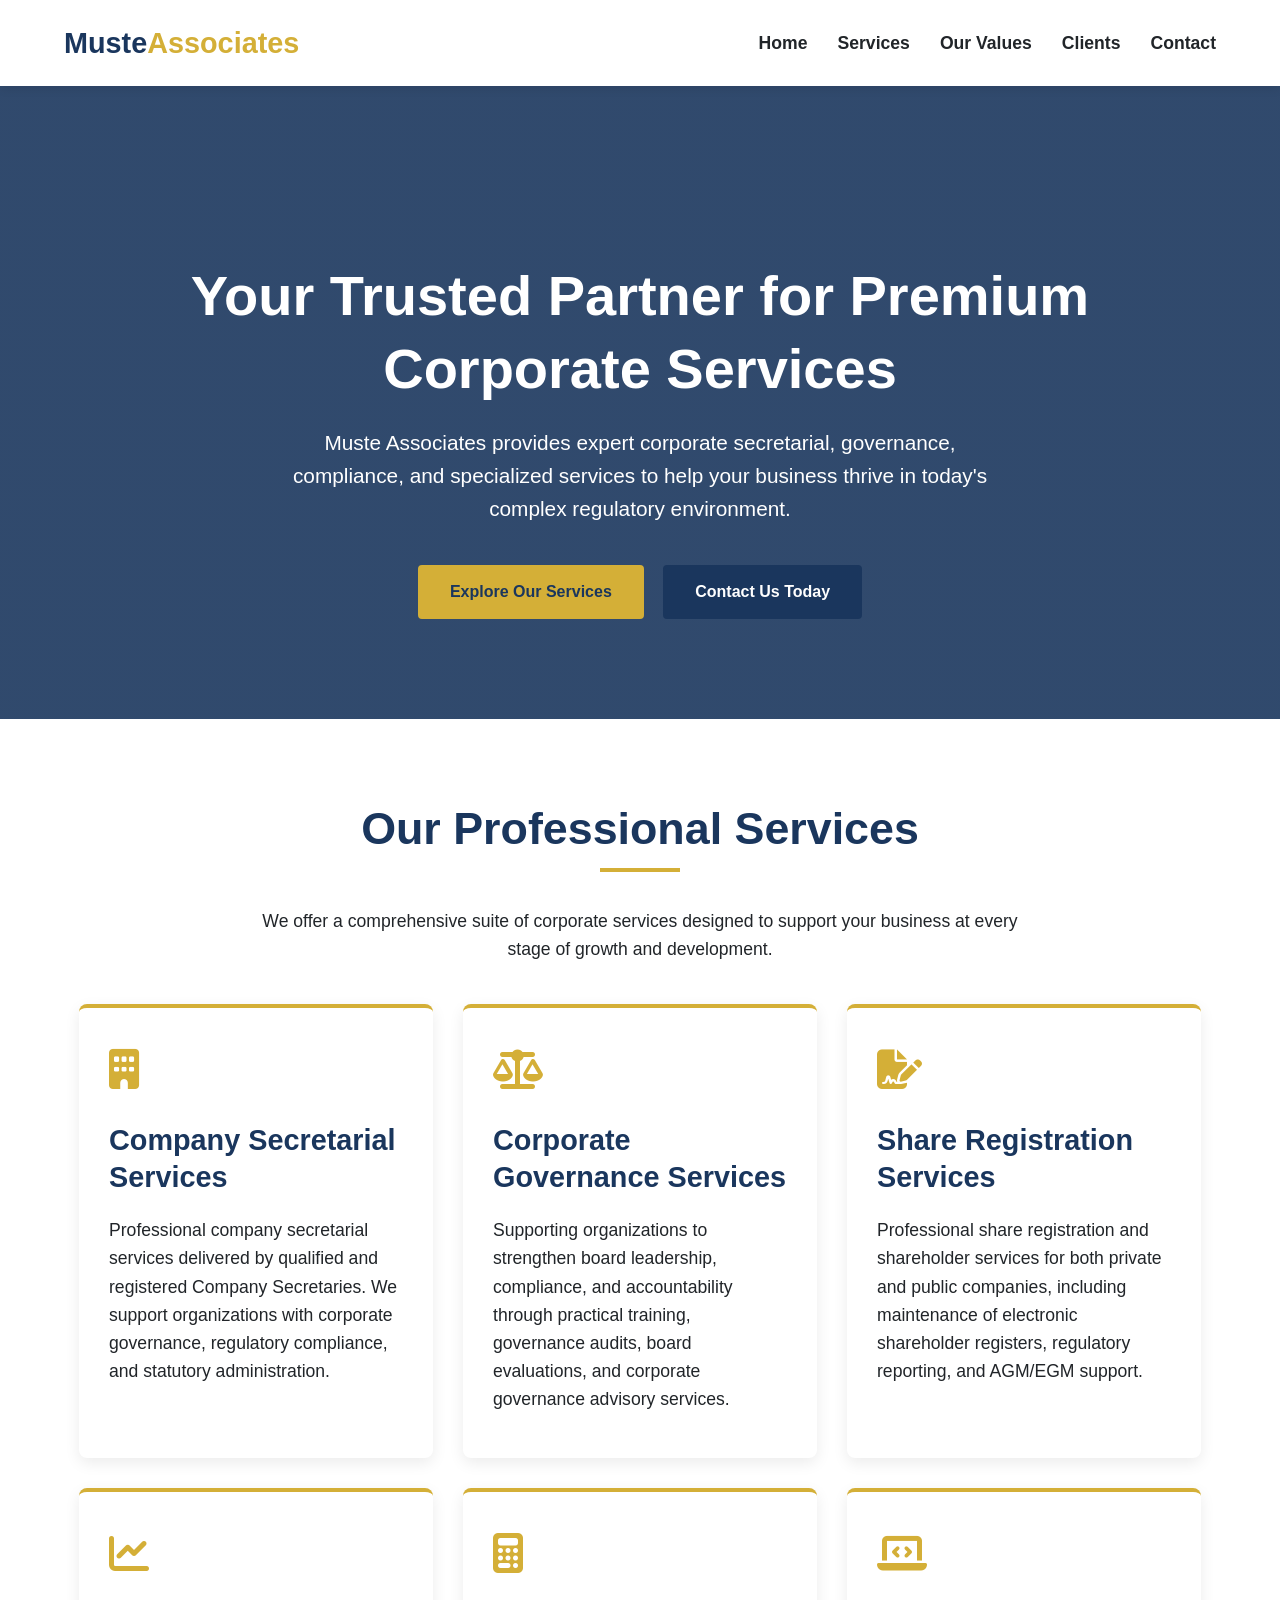
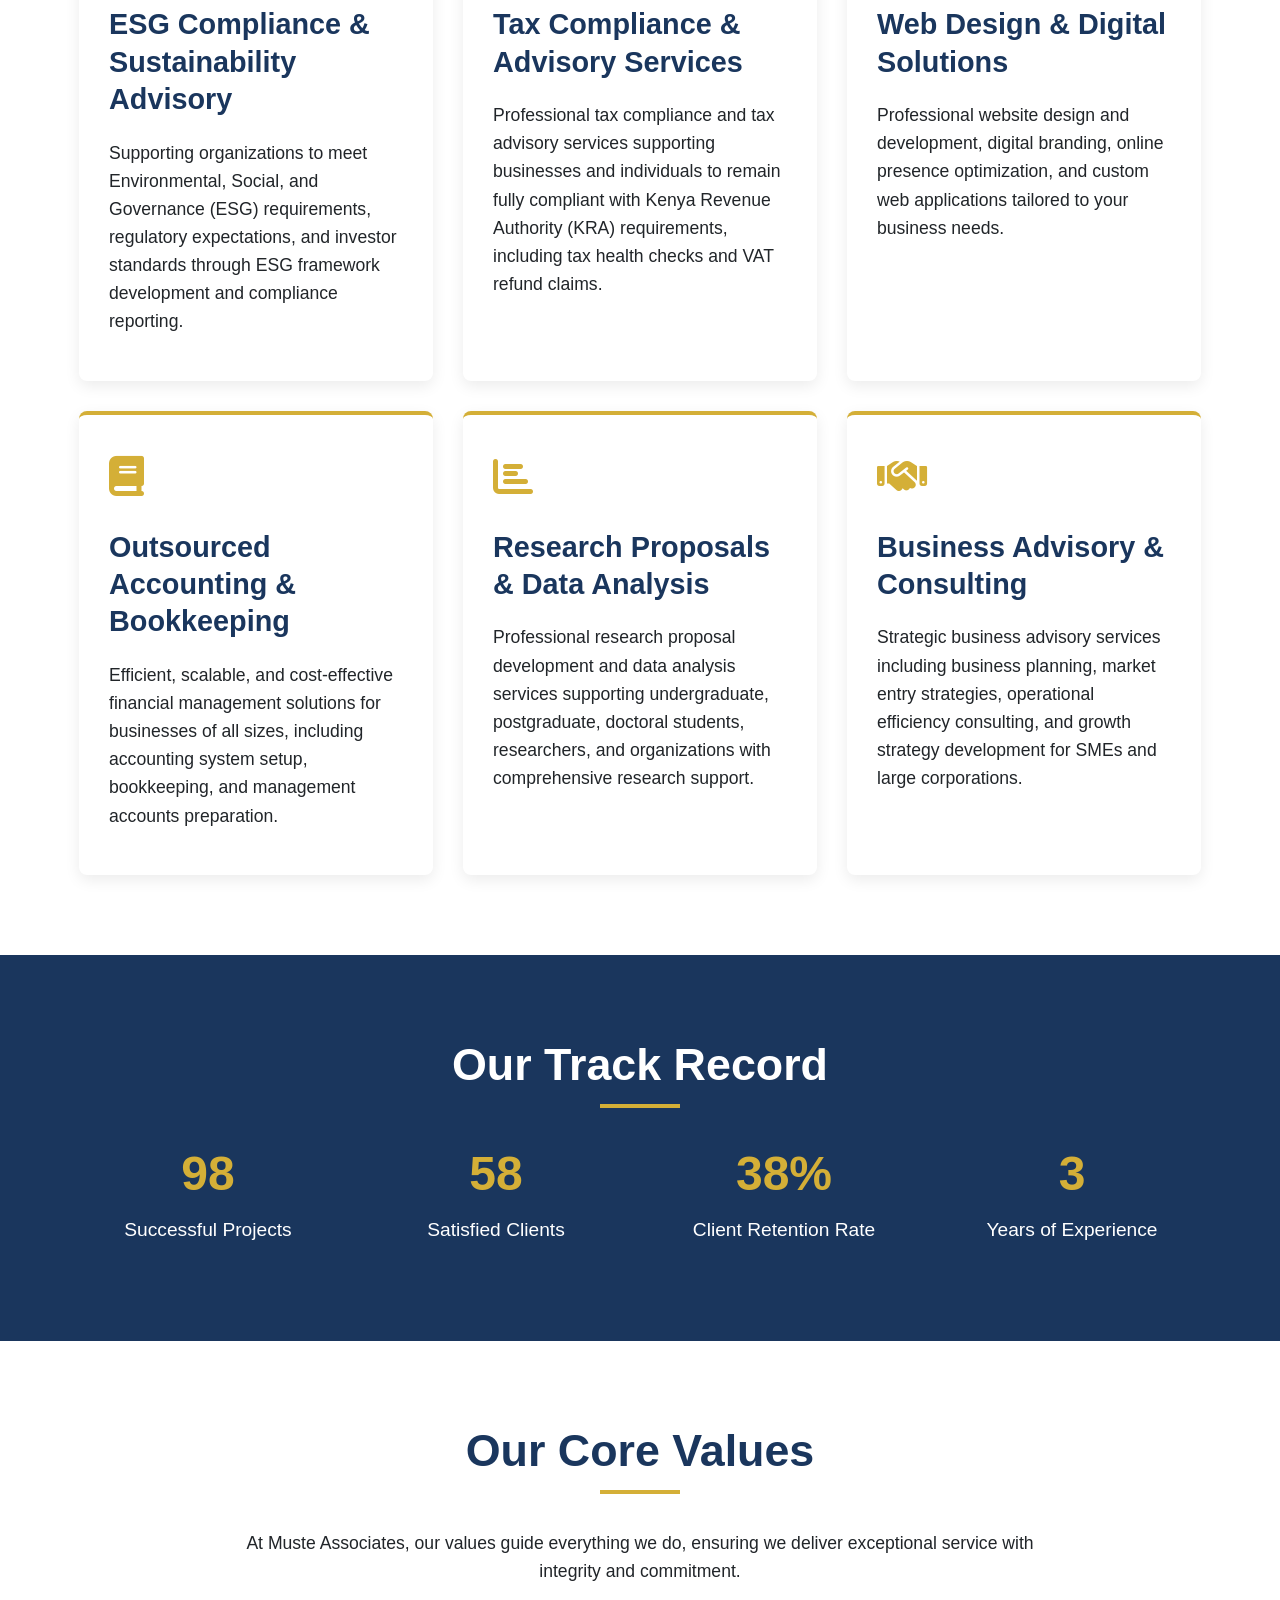
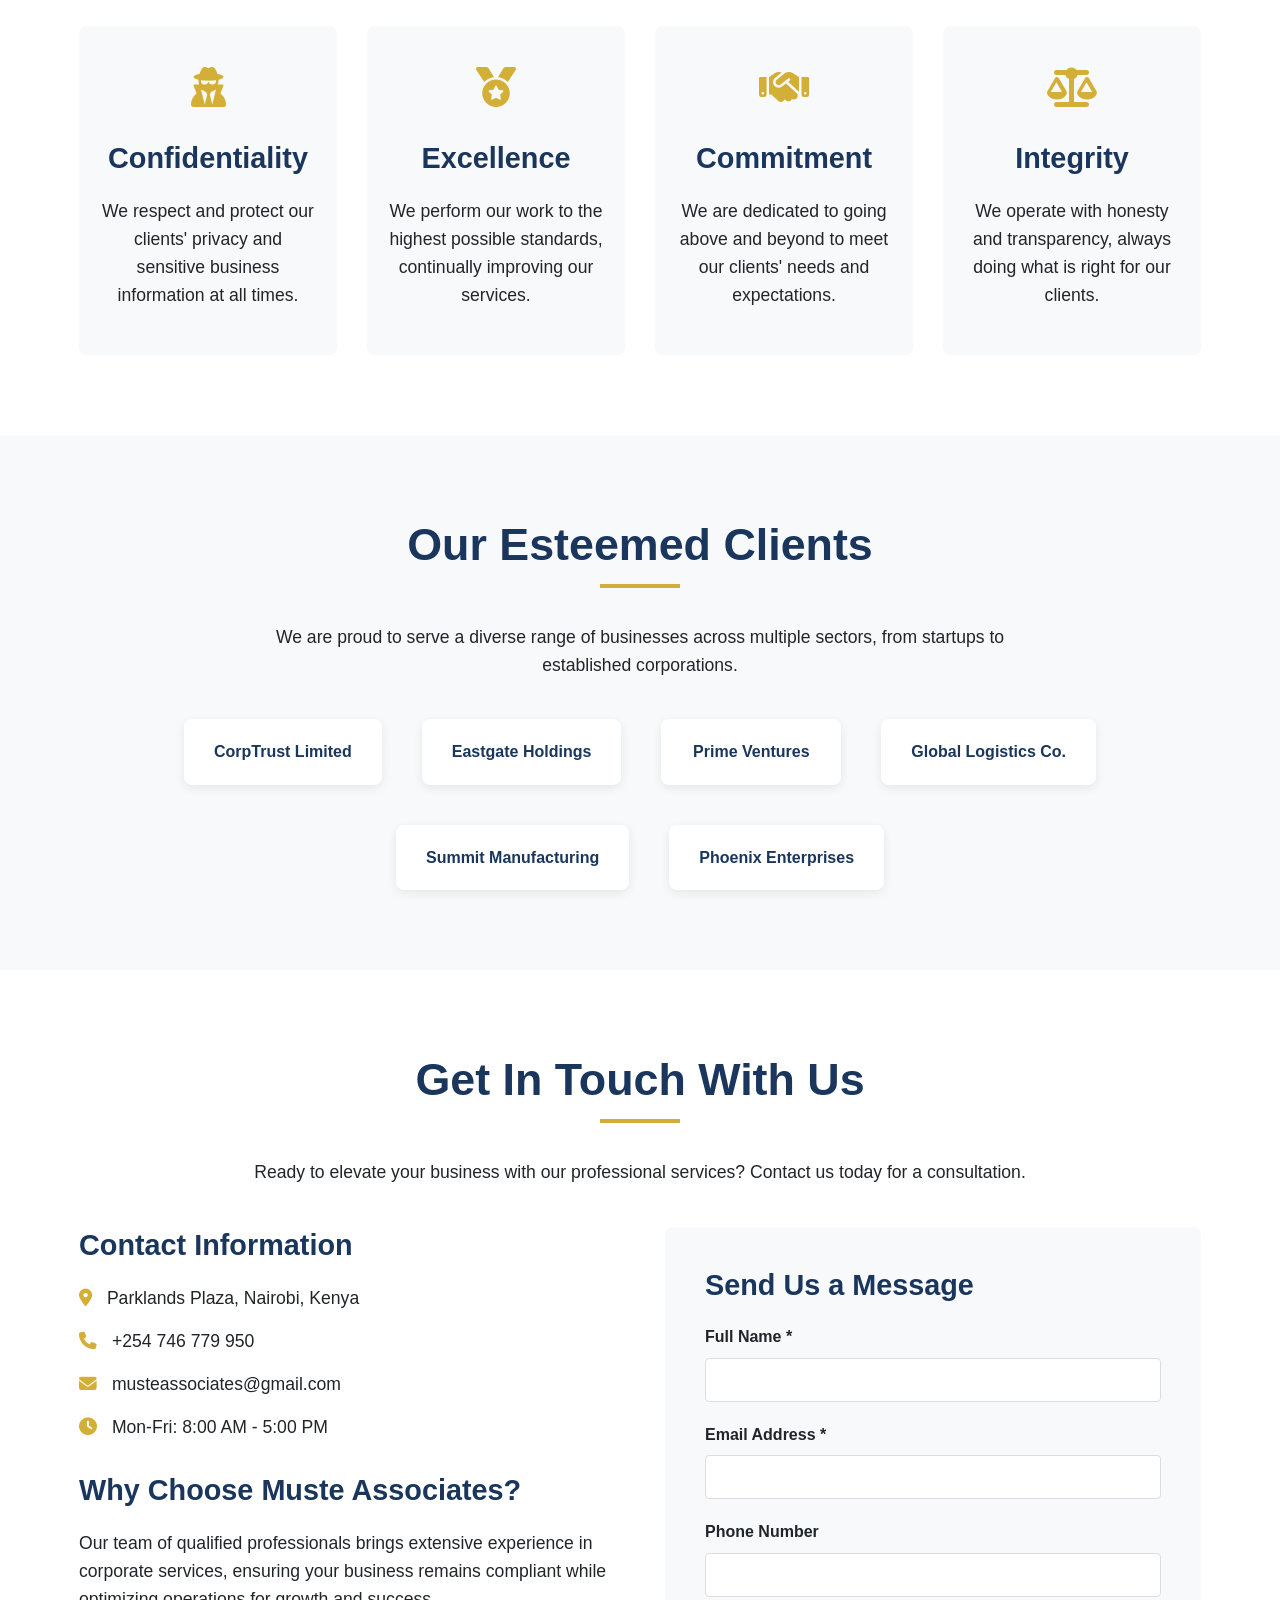
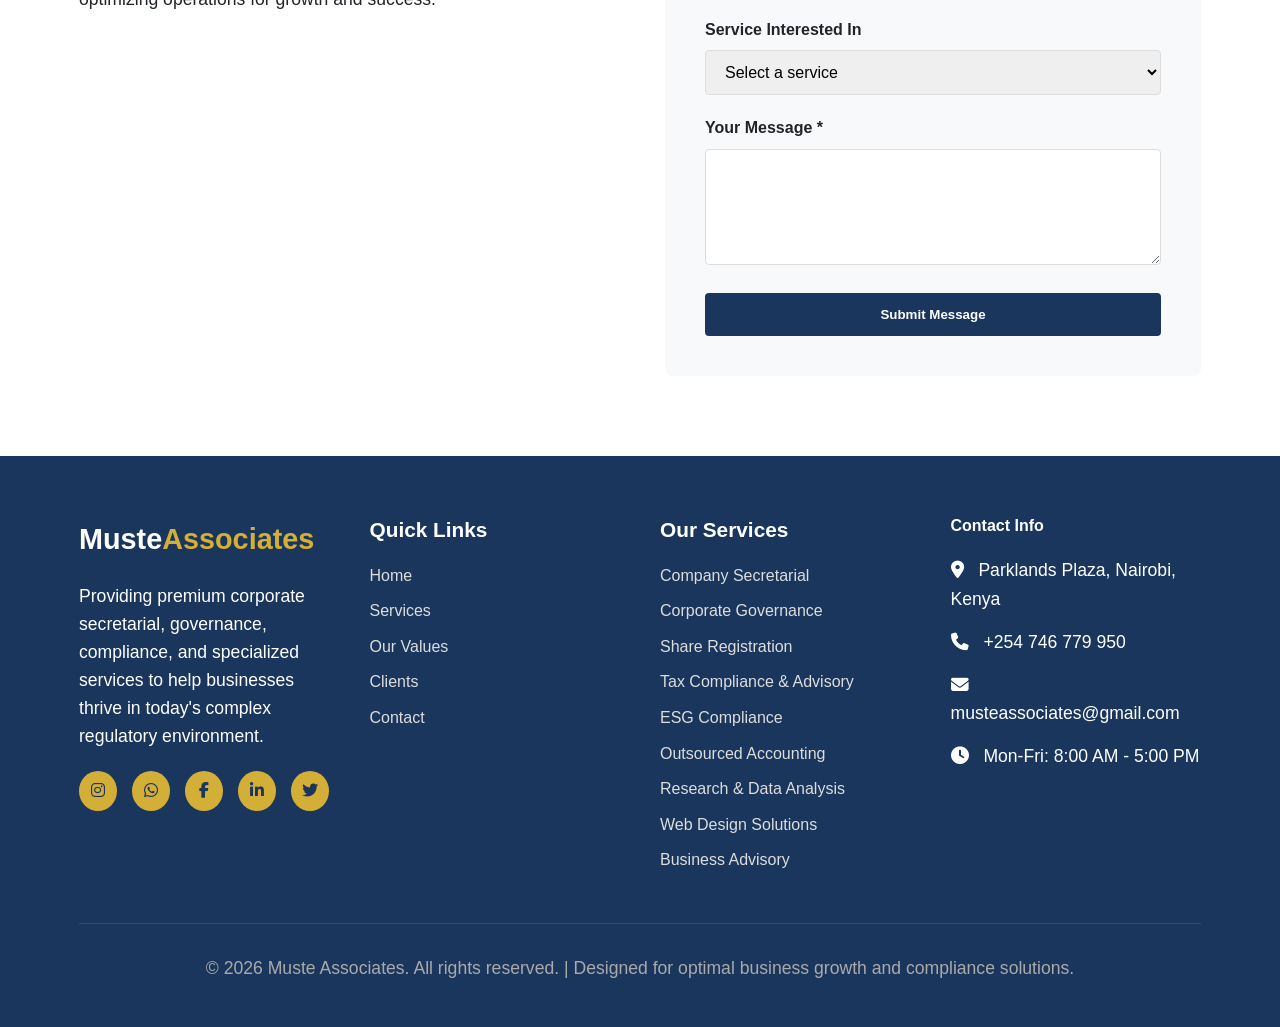
==== commit ac34cb47: "Update index.html" ====
--- a/index.html
+++ b/index.html
@@ -4,7 +4,9 @@
 <head>
     <meta charset="UTF-8">
     <meta name="viewport" content="width=device-width, initial-scale=1.0">
-    <title>Muste Associates | Premium Corporate Services</title>
+    <title>Muste Associates Governance Consultants</title>
+    <link rel="icon" href="data:image/svg+xml,<svg xmlns='http://www.w3.org/2000/svg' viewBox='0 0 100 100'><text y='0.9em' font-size='90'>📜</text></svg>">
+
     <link rel="stylesheet" href="https://cdnjs.cloudflare.com/ajax/libs/font-awesome/6.4.0/css/all.min.css">
     <style>
         /* Reset and Base Styles */
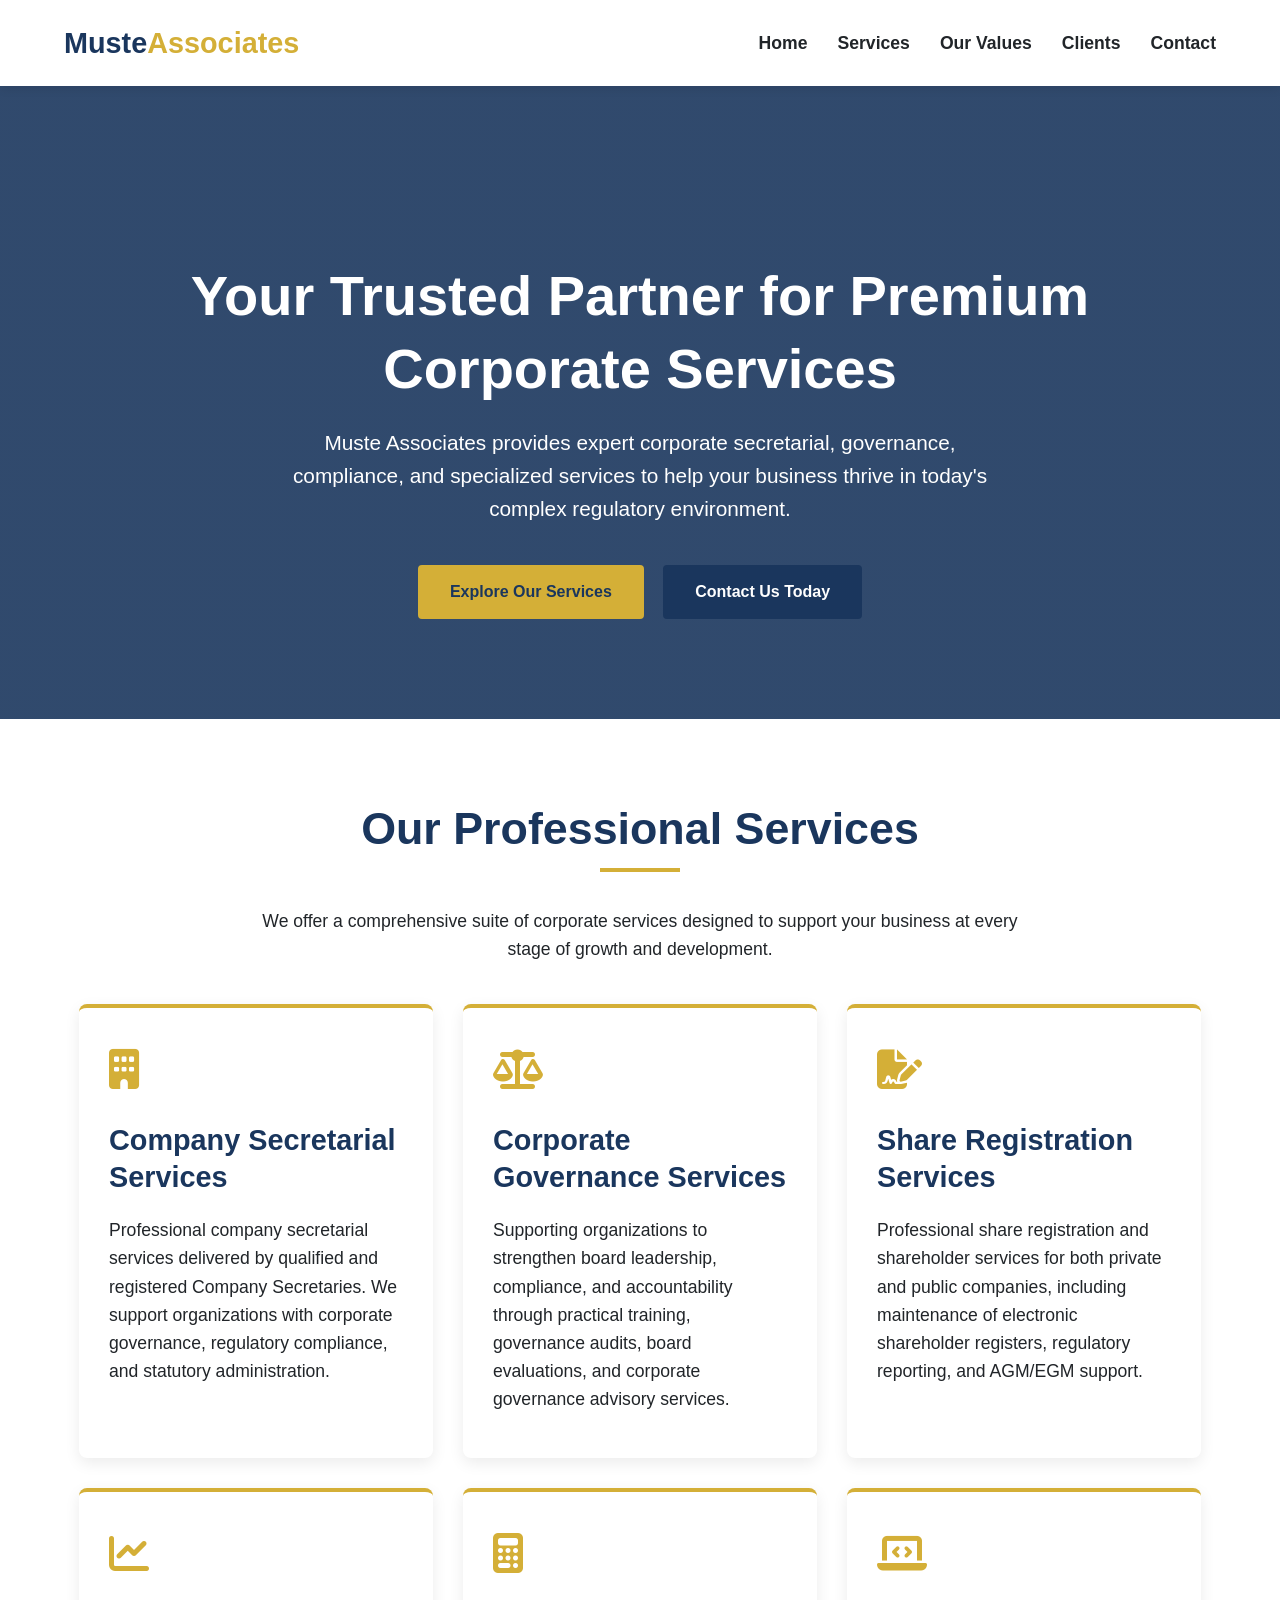
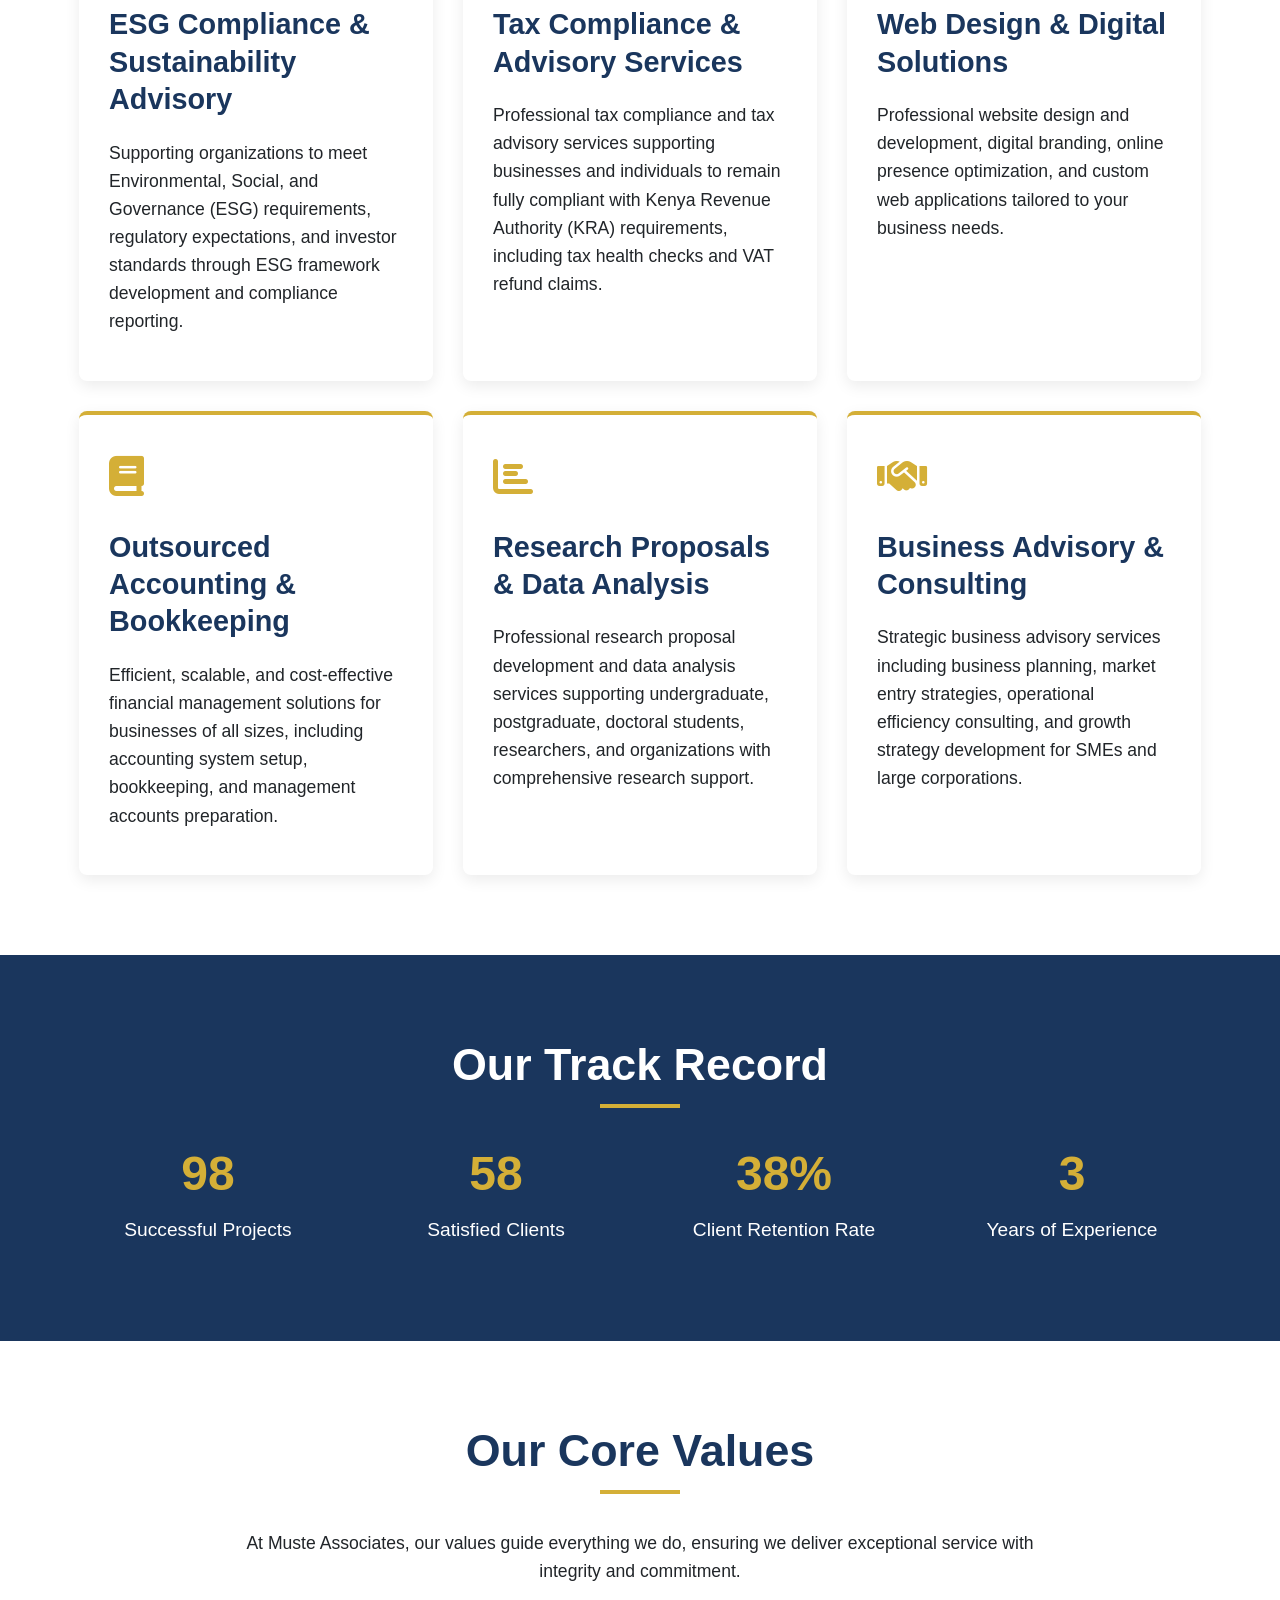
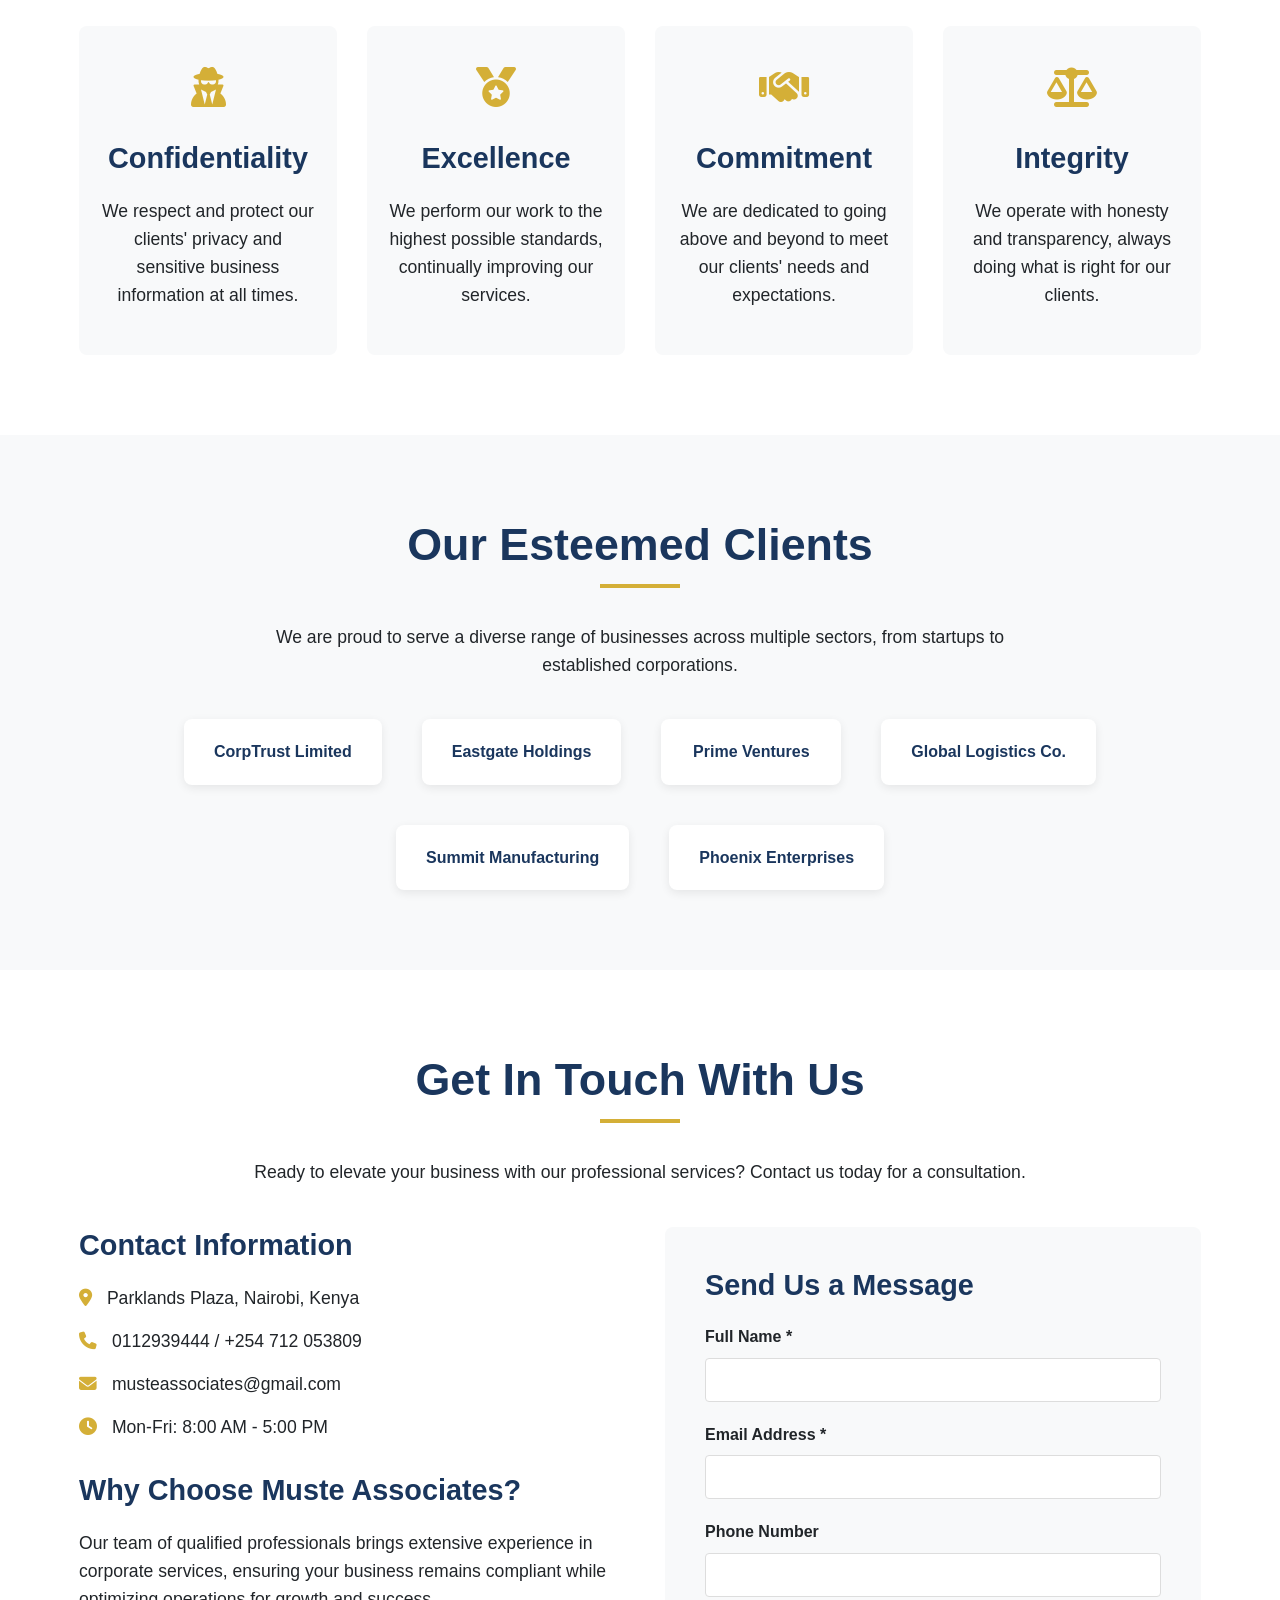
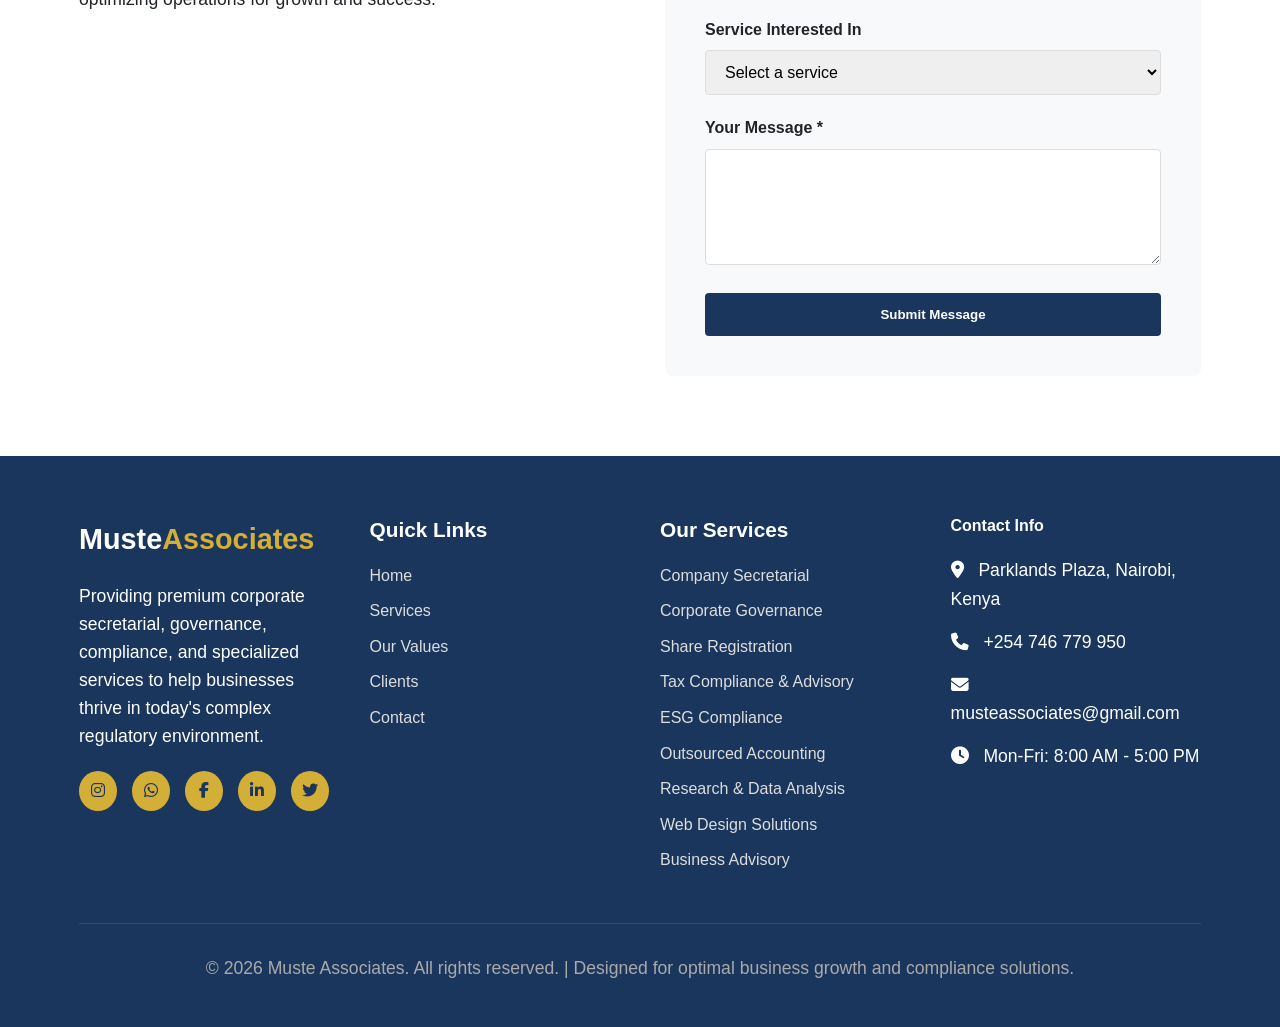
==== commit b033d3f0: "Update contact information and WhatsApp link" ====
--- a/index.html
+++ b/index.html
@@ -873,7 +873,7 @@
                 <div class="contact-info">
                     <h3>Contact Information</h3>
                     <p><i class="fas fa-map-marker-alt" style="color: var(--secondary); margin-right: 10px;"></i> Parklands Plaza, Nairobi, Kenya</p>
-                    <p><i class="fas fa-phone" style="color: var(--secondary); margin-right: 10px;"></i> +254 746 779 950</p>
+                    <p><i class="fas fa-phone" style="color: var(--secondary); margin-right: 10px;"></i> 0112939444  / +254 712 053809</p>
                     <p><i class="fas fa-envelope" style="color: var(--secondary); margin-right: 10px;"></i> musteassociates@gmail.com</p>
                     <p><i class="fas fa-clock" style="color: var(--secondary); margin-right: 10px;"></i> Mon-Fri: 8:00 AM - 5:00 PM</p>
                     
@@ -938,7 +938,7 @@
                         <a href="https://www.instagram.com" target="_blank" title="Instagram">
                             <i class="fab fa-instagram"></i>
                         </a>
-                        <a href="https://wa.me/254746779950" target="_blank" title="WhatsApp">
+                        <a href="https://wa.me/254712053809" target="_blank" title="WhatsApp">
                             <i class="fab fa-whatsapp"></i>
                         </a>
                         <a href="https://www.facebook.com" target="_blank" title="Facebook">
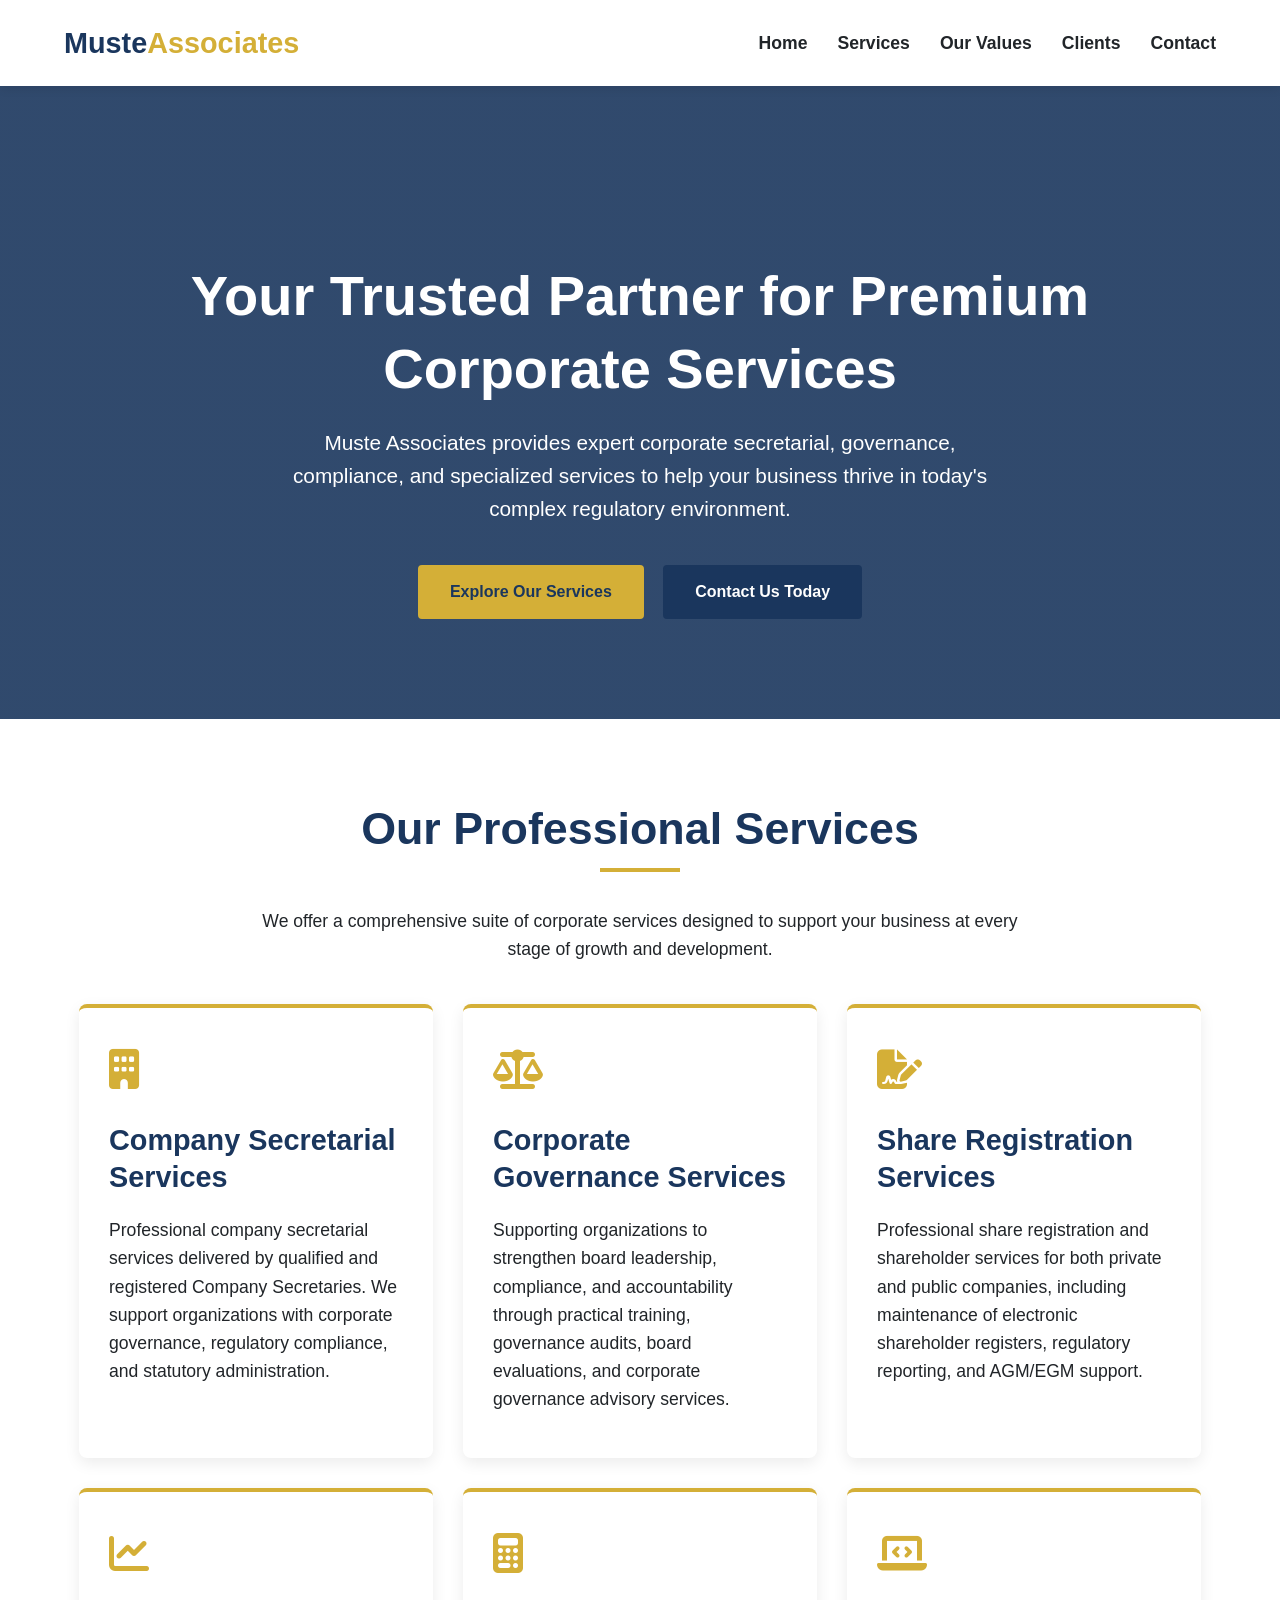
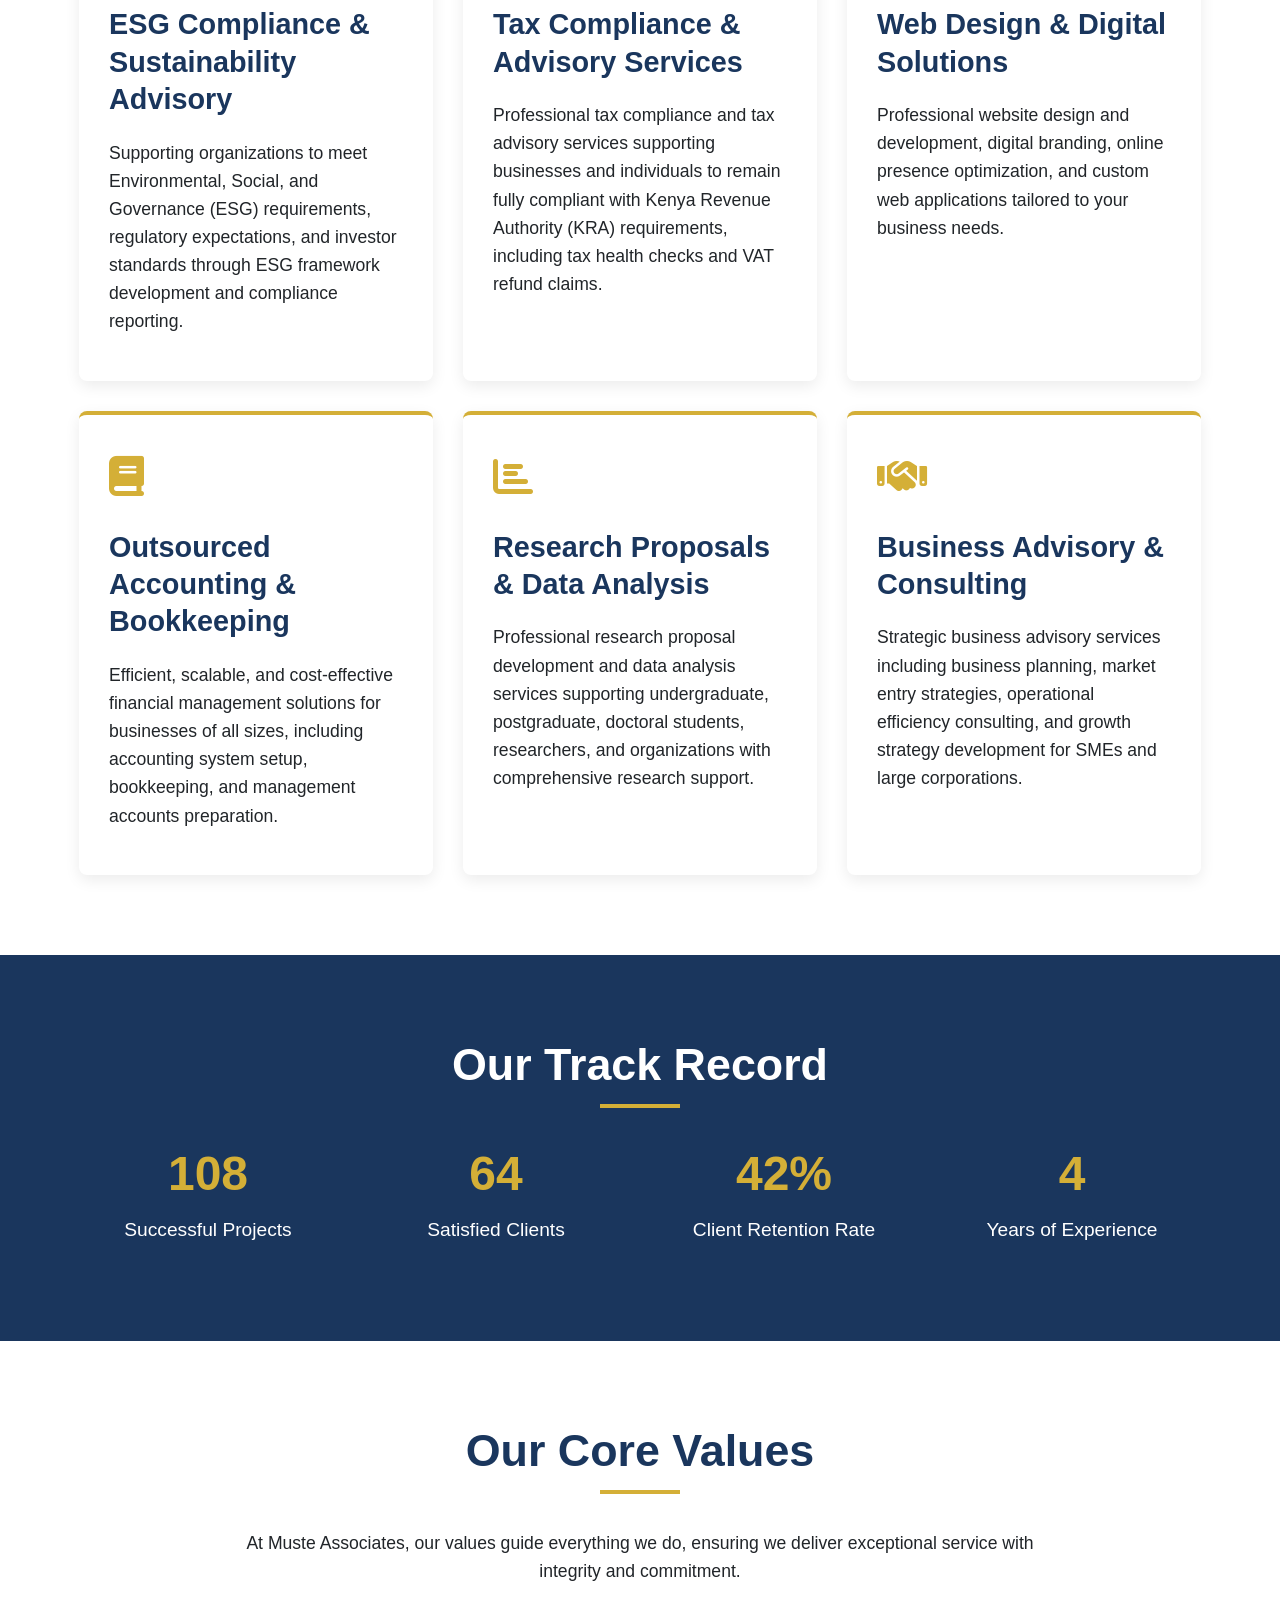
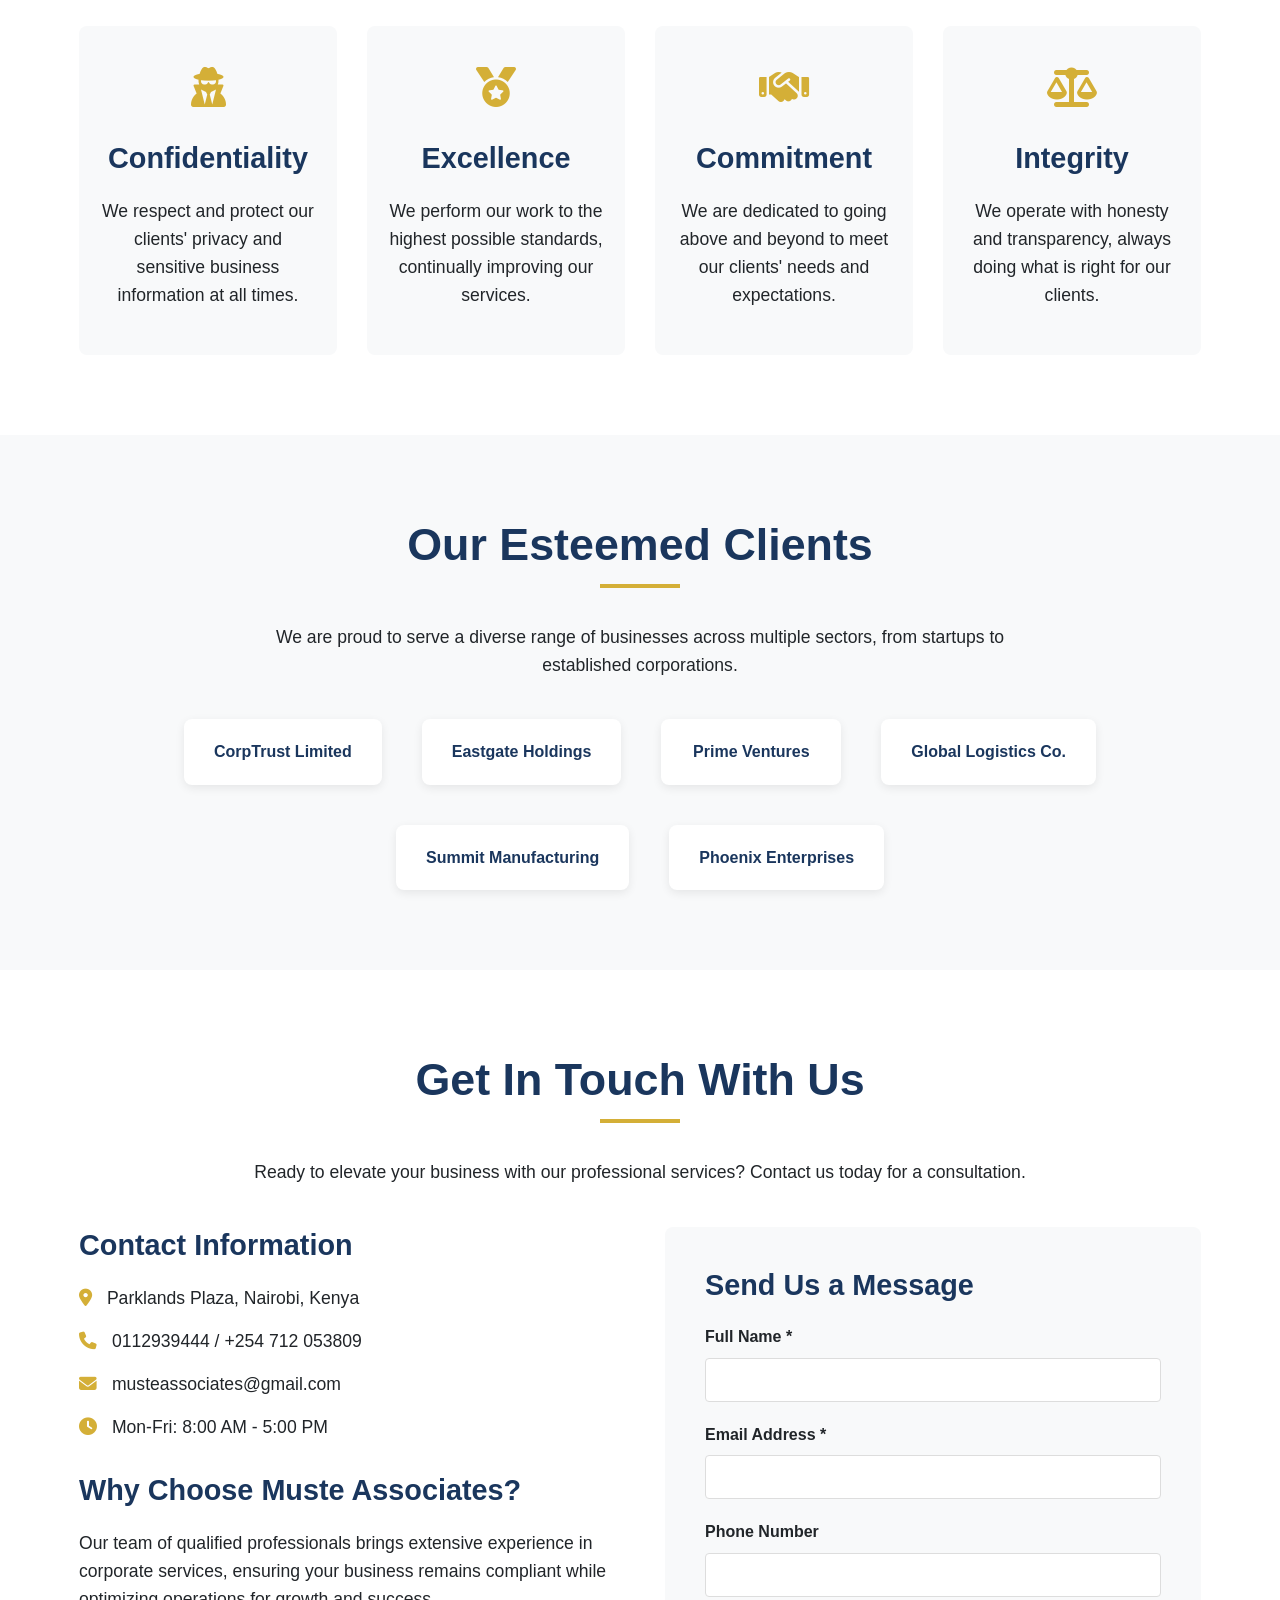
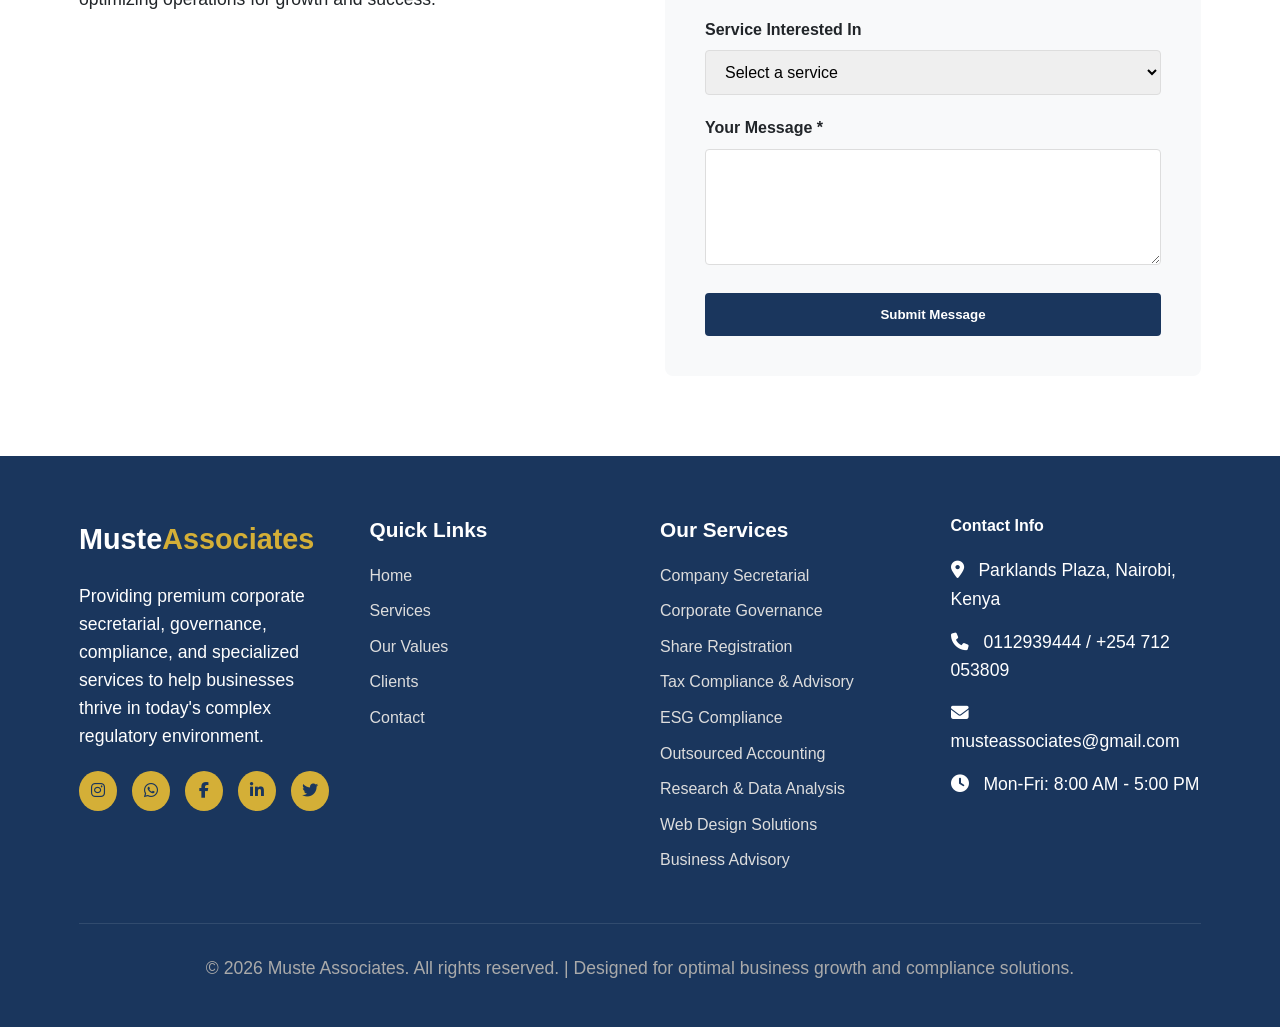
==== commit d4a8f88c: "Update contact phone numbers in footer" ====
--- a/index.html
+++ b/index.html
@@ -982,7 +982,7 @@
                 <div class="footer-contact">
                     <h4>Contact Info</h4>
                     <p><i class="fas fa-map-marker-alt" style="margin-right: 10px;"></i> Parklands Plaza, Nairobi, Kenya</p>
-                    <p><i class="fas fa-phone" style="margin-right: 10px;"></i> +254 746 779 950</p>
+                    <p><i class="fas fa-phone" style="margin-right: 10px;"></i> 0112939444 / +254 712 053809 </p>
                     <p><i class="fas fa-envelope" style="margin-right: 10px;"></i> musteassociates@gmail.com</p>
                     <p><i class="fas fa-clock" style="margin-right: 10px;"></i> Mon-Fri: 8:00 AM - 5:00 PM</p>
                 </div>
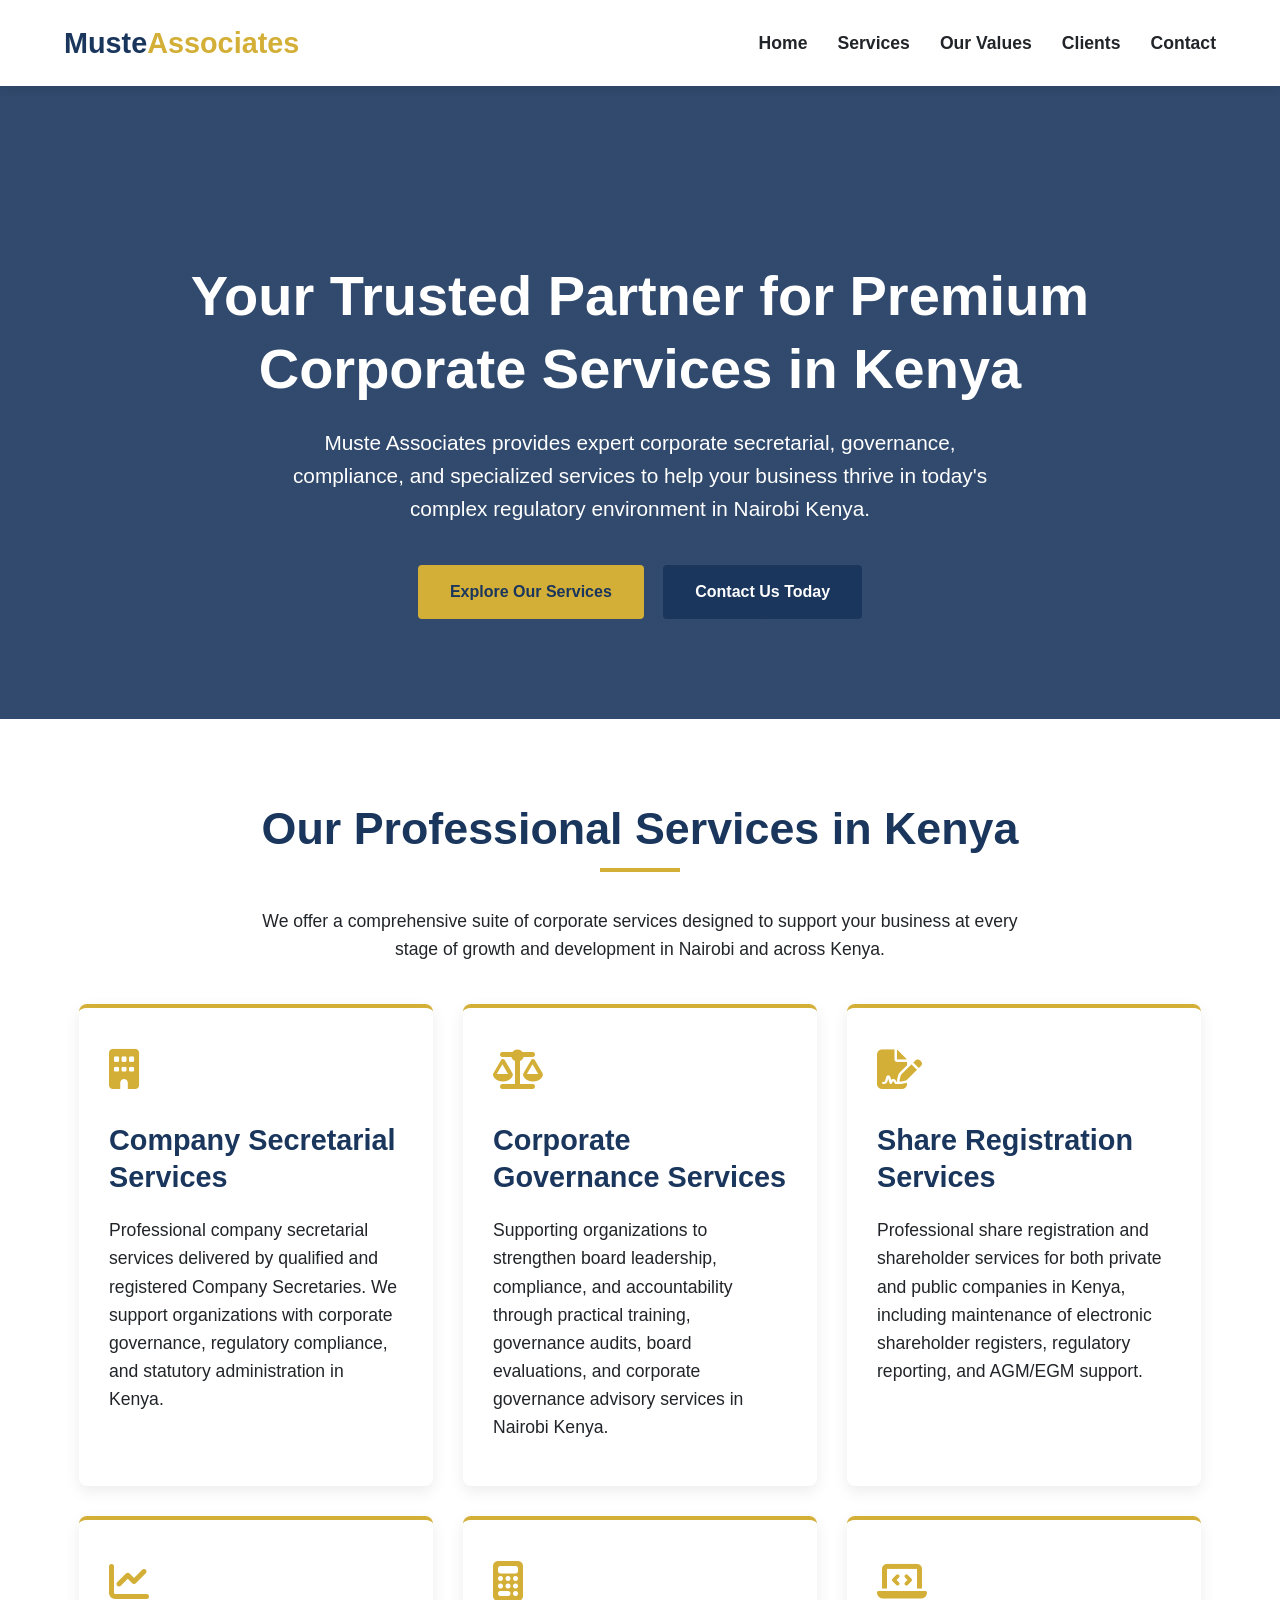
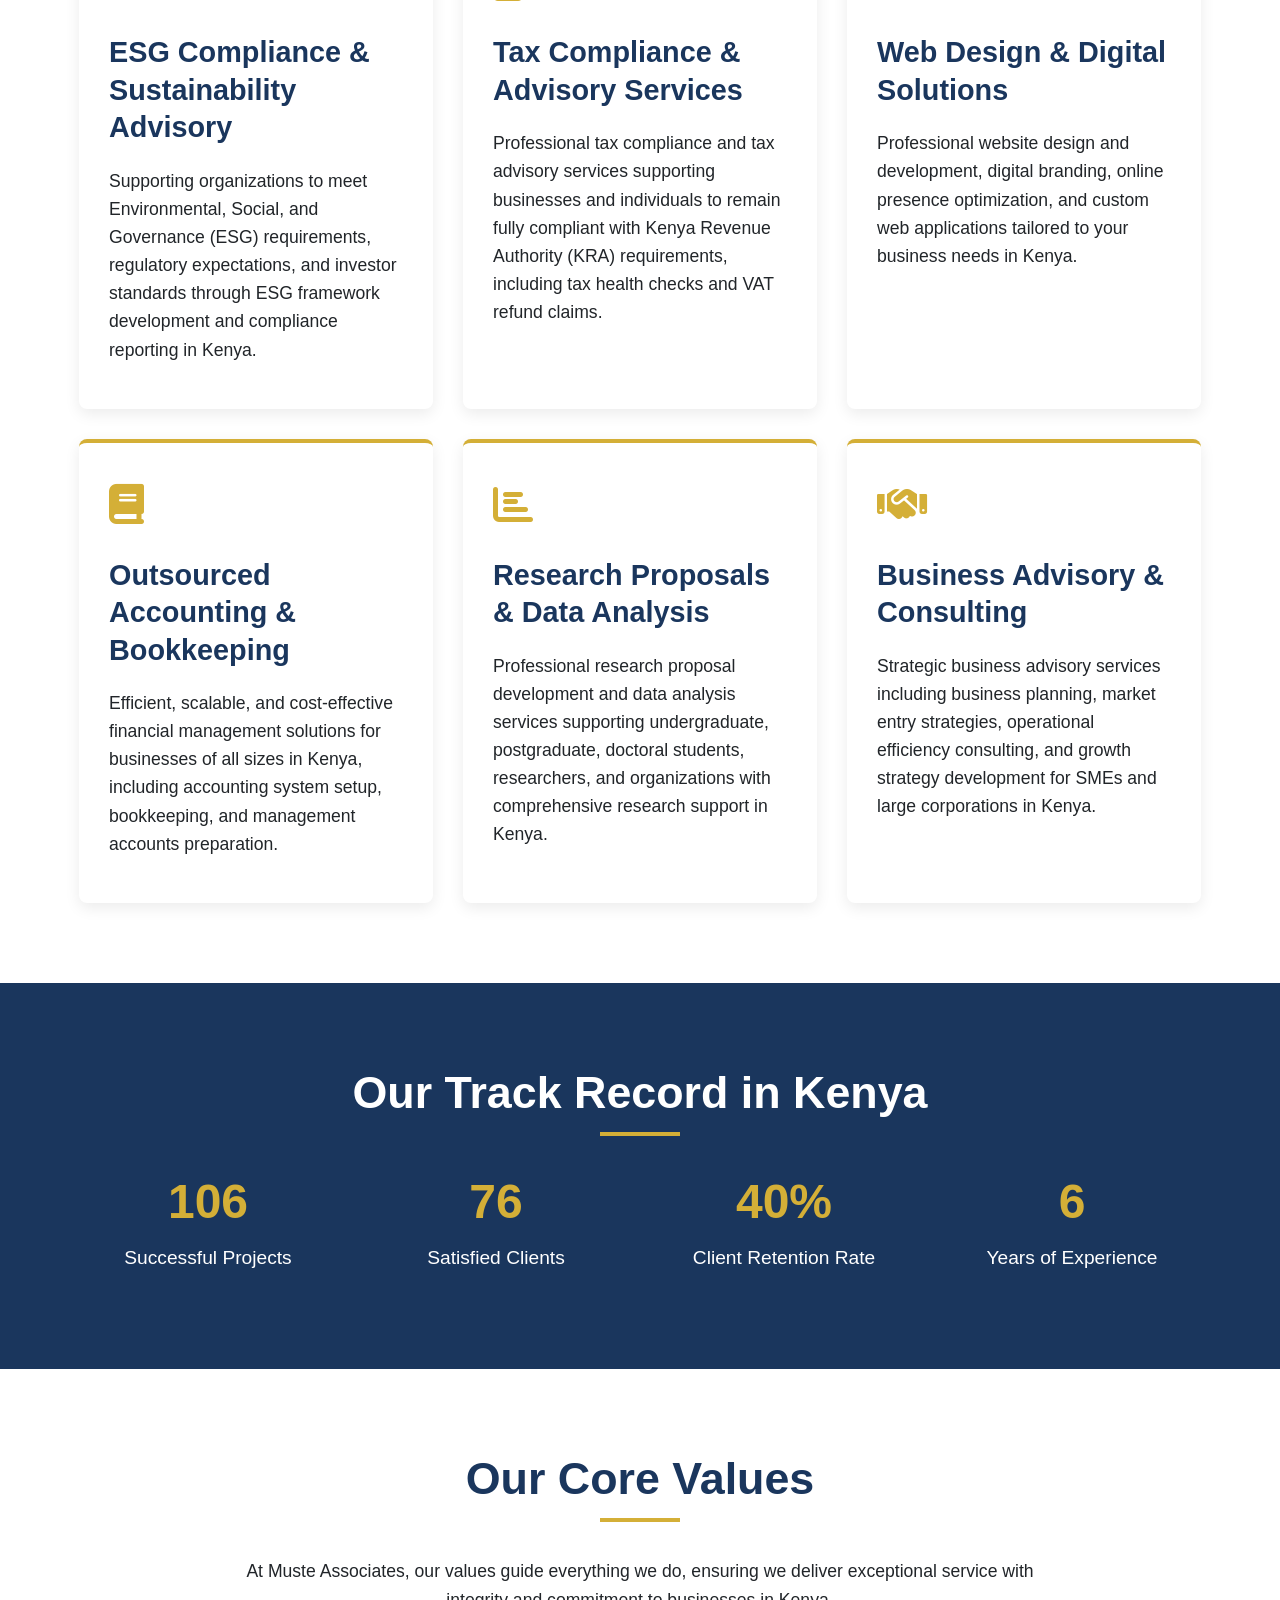
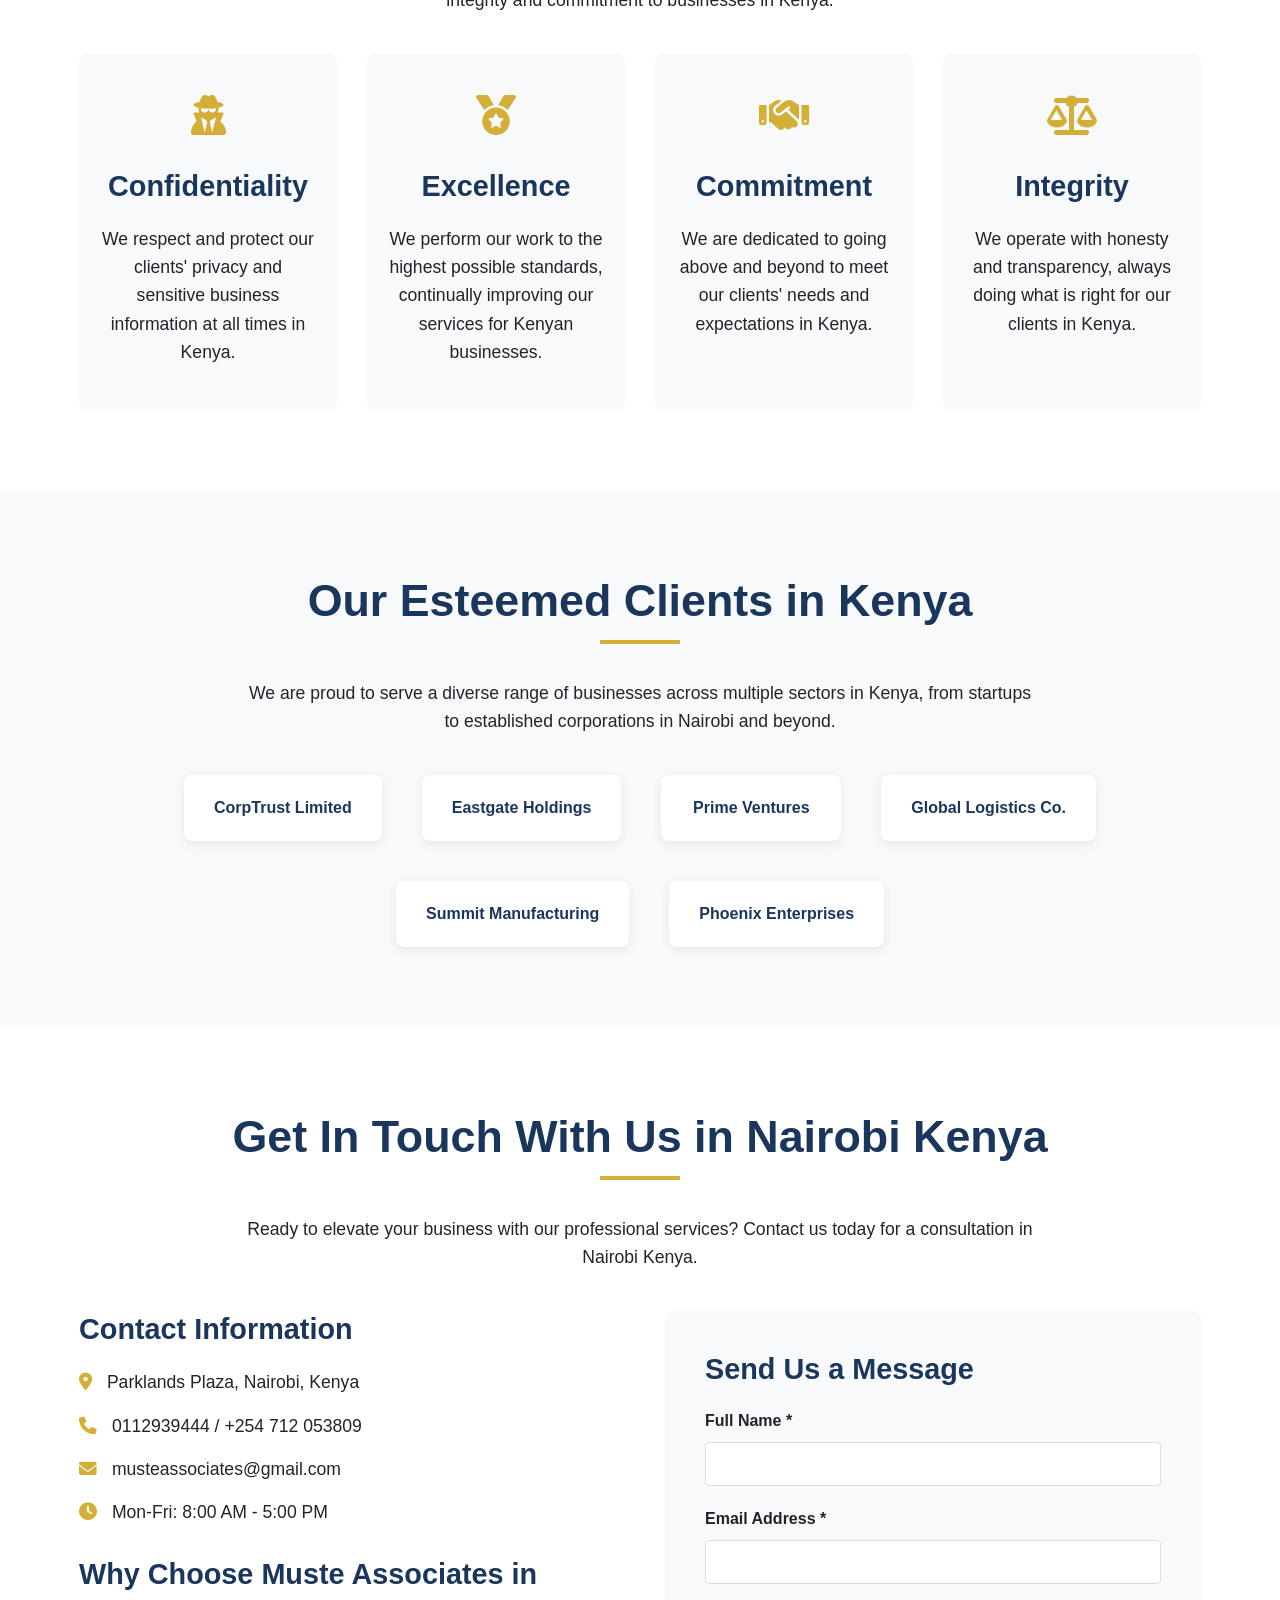
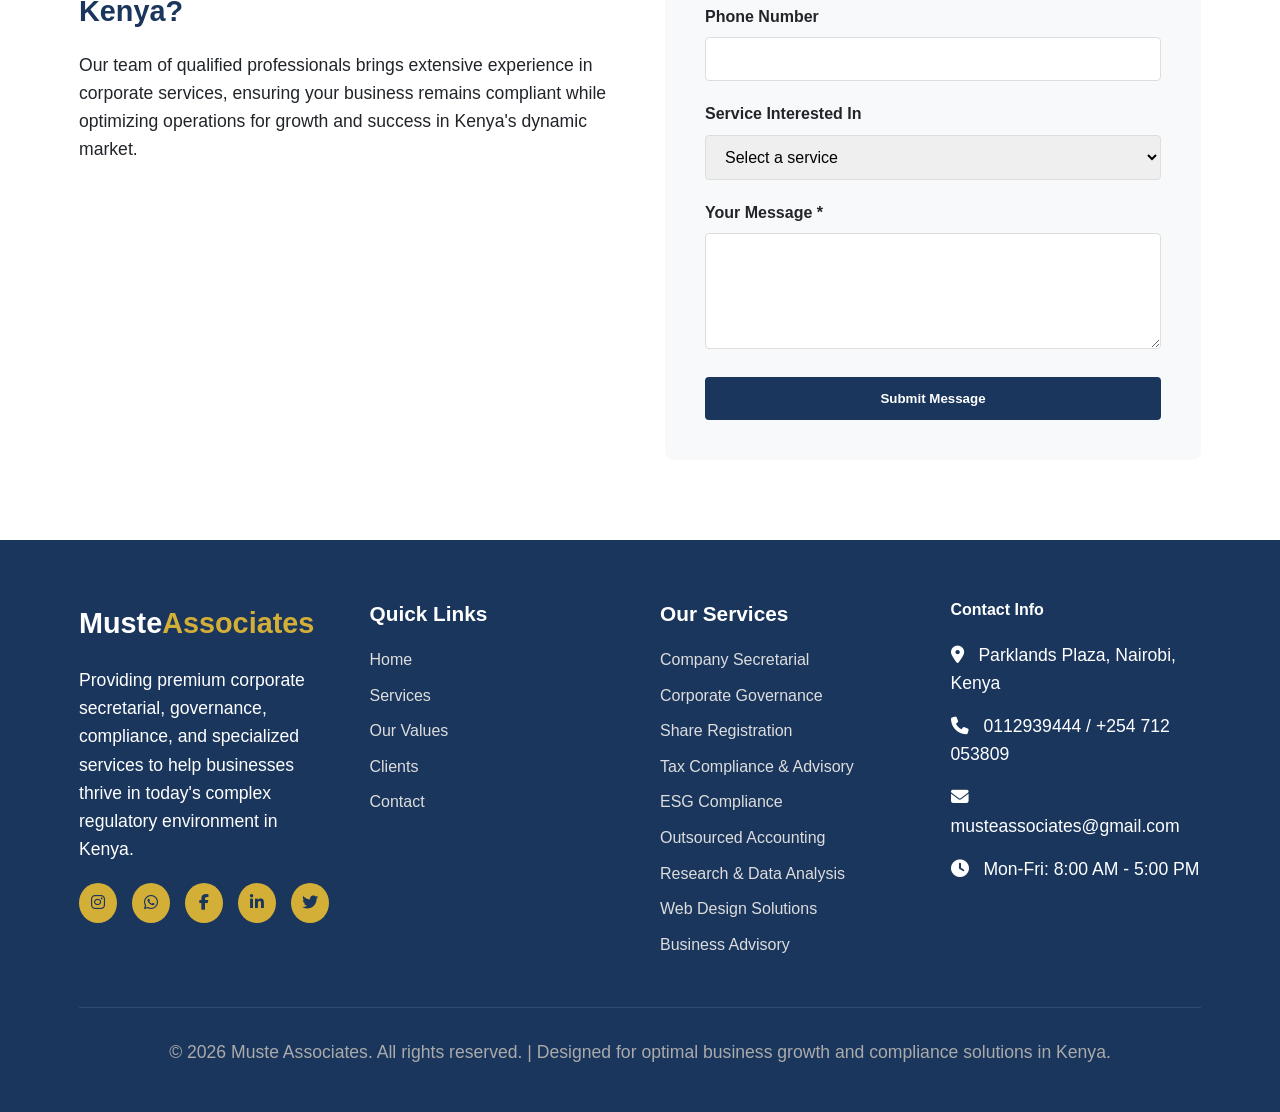
==== commit 560bf497: "Create index.html" ====
--- a/index.html
+++ b/index.html
@@ -4,10 +4,104 @@
 <head>
     <meta charset="UTF-8">
     <meta name="viewport" content="width=device-width, initial-scale=1.0">
-    <title>Muste Associates Governance Consultants</title>
+    <title>Muste Associates Governance Consultants | Corporate Secretarial Services Nairobi Kenya</title>
+    
+    <!-- SEO Meta Tags -->
+    <meta name="description" content="Muste Associates provides professional corporate secretarial, governance, compliance, and specialized services in Nairobi Kenya. Expert consultants for company registration, tax compliance, ESG, and business advisory.">
+    <meta name="keywords" content="corporate secretarial Kenya, company registration Nairobi, tax compliance Kenya, governance consultants, ESG compliance Kenya, business advisory services, share registration Kenya, outsourced accounting Nairobi, web design Kenya, research proposals">
+    <meta name="author" content="Muste Associates">
+    <meta name="robots" content="index, follow, max-image-preview:large, max-snippet:-1, max-video-preview:-1">
+    <meta name="googlebot" content="index, follow">
+    
+    <!-- Open Graph / Facebook -->
+    <meta property="og:type" content="website">
+    <meta property="og:url" content="https://www.musteeassociates.com/">
+    <meta property="og:title" content="Muste Associates | Premium Corporate Governance Consultants in Nairobi Kenya">
+    <meta property="og:description" content="Expert corporate secretarial, governance, and compliance services for Kenyan businesses. Company registration, tax compliance, ESG advisory, and business consulting.">
+    <meta property="og:image" content="https://images.unsplash.com/photo-1552664730-d307ca884978?ixlib=rb-4.0.3&auto=format&fit=crop&w=1470&q=80">
+    <meta property="og:image:alt" content="Muste Associates Corporate Governance Team in Nairobi">
+    <meta property="og:site_name" content="Muste Associates">
+    
+    <!-- Twitter -->
+    <meta property="twitter:card" content="summary_large_image">
+    <meta property="twitter:url" content="https://www.musteeassociates.com/">
+    <meta property="twitter:title" content="Muste Associates | Corporate Governance Experts in Kenya">
+    <meta property="twitter:description" content="Professional corporate secretarial, governance, compliance, and specialized services in Nairobi Kenya.">
+    <meta property="twitter:image" content="https://images.unsplash.com/photo-1552664730-d307ca884978?ixlib=rb-4.0.3&auto=format&fit=crop&w=1470&q=80">
+    
+    <!-- Canonical URL -->
+    <link rel="canonical" href="https://www.musteeassociates.com/">
+    
+    <!-- Favicon -->
     <link rel="icon" href="data:image/svg+xml,<svg xmlns='http://www.w3.org/2000/svg' viewBox='0 0 100 100'><text y='0.9em' font-size='90'>📜</text></svg>">
+    <link rel="apple-touch-icon" href="data:image/svg+xml,<svg xmlns='http://www.w3.org/2000/svg' viewBox='0 0 100 100'><text y='0.9em' font-size='90'>📜</text></svg>">
 
+    <!-- Font Awesome -->
     <link rel="stylesheet" href="https://cdnjs.cloudflare.com/ajax/libs/font-awesome/6.4.0/css/all.min.css">
+  <script type="application/ld+json">
+{
+  "@context": "https://schema.org",
+  "@type": "AggregateRating",
+  "itemReviewed": {
+    "@type": "ProfessionalService",
+    "name": "Muste Associates"
+  },
+  "ratingValue": "4.8",
+  "bestRating": "5",
+  "worstRating": "1",
+  "ratingCount": "24"
+}
+</script>
+    
+    <!-- Structured Data (JSON-LD) -->
+    <script type="application/ld+json">
+    {
+        "@context": "https://schema.org",
+        "@type": "ProfessionalService",
+        "name": "Muste Associates Governance Consultants",
+        "description": "Professional corporate secretarial, governance, compliance, and specialized services in Nairobi Kenya",
+        "url": "https://www.musteeassociates.com",
+        "logo": "data:image/svg+xml,<svg xmlns='http://www.w3.org/2000/svg' viewBox='0 0 100 100'><text y='0.9em' font-size='90'>📜</text></svg>",
+        "address": {
+            "@type": "PostalAddress",
+            "streetAddress": "Parklands Plaza",
+            "addressLocality": "Nairobi",
+            "addressRegion": "Nairobi County",
+            "addressCountry": "Kenya",
+            "postalCode": "00100"
+        },
+        "geo": {
+            "@type": "GeoCoordinates",
+            "latitude": "-1.2665",
+            "longitude": "36.8146"
+        },
+        "telephone": "+254-112-939-444",
+        "email": "musteassociates@gmail.com",
+        "openingHours": "Mo-Fr 08:00-17:00",
+        "serviceType": [
+            "Company Secretarial Services",
+            "Corporate Governance Services", 
+            "Tax Compliance & Advisory",
+            "ESG Compliance & Sustainability",
+            "Share Registration Services",
+            "Web Design & Digital Solutions",
+            "Outsourced Accounting",
+            "Research Proposals & Data Analysis",
+            "Business Advisory & Consulting"
+        ],
+        "areaServed": {
+            "@type": "Country",
+            "name": "Kenya"
+        },
+        "sameAs": [
+            "https://www.instagram.com/",
+            "https://www.facebook.com/",
+            "https://www.linkedin.com/",
+            "https://twitter.com/"
+        ]
+    }
+    </script>
+    
     <style>
         /* Reset and Base Styles */
         * {
@@ -686,8 +780,8 @@
     <!-- Hero Section -->
     <section class="hero" id="home">
         <div class="container">
-            <h1>Your Trusted Partner for Premium Corporate Services</h1>
-            <p>Muste Associates provides expert corporate secretarial, governance, compliance, and specialized services to help your business thrive in today's complex regulatory environment.</p>
+            <h1>Your Trusted Partner for Premium Corporate Services in Kenya</h1>
+            <p>Muste Associates provides expert corporate secretarial, governance, compliance, and specialized services to help your business thrive in today's complex regulatory environment in Nairobi Kenya.</p>
             <a href="#services" class="btn">Explore Our Services</a>
             <a href="#contact" class="btn btn-primary" style="margin-left: 15px;">Contact Us Today</a>
         </div>
@@ -696,8 +790,8 @@
     <!-- Services Section -->
     <section id="services">
         <div class="container">
-            <h2>Our Professional Services</h2>
-            <p style="text-align: center; max-width: 800px; margin: 0 auto 30px;">We offer a comprehensive suite of corporate services designed to support your business at every stage of growth and development.</p>
+            <h2>Our Professional Services in Kenya</h2>
+            <p style="text-align: center; max-width: 800px; margin: 0 auto 30px;">We offer a comprehensive suite of corporate services designed to support your business at every stage of growth and development in Nairobi and across Kenya.</p>
             
             <div class="services-grid">
                 <div class="service-card" data-service="secretarial">
@@ -705,7 +799,7 @@
                         <i class="fas fa-building"></i>
                     </div>
                     <h3>Company Secretarial Services</h3>
-                    <p>Professional company secretarial services delivered by qualified and registered Company Secretaries. We support organizations with corporate governance, regulatory compliance, and statutory administration.</p>
+                    <p>Professional company secretarial services delivered by qualified and registered Company Secretaries. We support organizations with corporate governance, regulatory compliance, and statutory administration in Kenya.</p>
                 </div>
                 
                 <div class="service-card" data-service="governance">
@@ -713,7 +807,7 @@
                         <i class="fas fa-balance-scale"></i>
                     </div>
                     <h3>Corporate Governance Services</h3>
-                    <p>Supporting organizations to strengthen board leadership, compliance, and accountability through practical training, governance audits, board evaluations, and corporate governance advisory services.</p>
+                    <p>Supporting organizations to strengthen board leadership, compliance, and accountability through practical training, governance audits, board evaluations, and corporate governance advisory services in Nairobi Kenya.</p>
                 </div>
                 
                 <div class="service-card" data-service="share">
@@ -721,7 +815,7 @@
                         <i class="fas fa-file-signature"></i>
                     </div>
                     <h3>Share Registration Services</h3>
-                    <p>Professional share registration and shareholder services for both private and public companies, including maintenance of electronic shareholder registers, regulatory reporting, and AGM/EGM support.</p>
+                    <p>Professional share registration and shareholder services for both private and public companies in Kenya, including maintenance of electronic shareholder registers, regulatory reporting, and AGM/EGM support.</p>
                 </div>
                 
                 <div class="service-card" data-service="esg">
@@ -729,7 +823,7 @@
                         <i class="fas fa-chart-line"></i>
                     </div>
                     <h3>ESG Compliance & Sustainability Advisory</h3>
-                    <p>Supporting organizations to meet Environmental, Social, and Governance (ESG) requirements, regulatory expectations, and investor standards through ESG framework development and compliance reporting.</p>
+                    <p>Supporting organizations to meet Environmental, Social, and Governance (ESG) requirements, regulatory expectations, and investor standards through ESG framework development and compliance reporting in Kenya.</p>
                 </div>
                 
                 <div class="service-card" data-service="tax">
@@ -745,7 +839,7 @@
                         <i class="fas fa-laptop-code"></i>
                     </div>
                     <h3>Web Design & Digital Solutions</h3>
-                    <p>Professional website design and development, digital branding, online presence optimization, and custom web applications tailored to your business needs.</p>
+                    <p>Professional website design and development, digital branding, online presence optimization, and custom web applications tailored to your business needs in Kenya.</p>
                 </div>
                 
                 <div class="service-card" data-service="accounting">
@@ -753,7 +847,7 @@
                         <i class="fas fa-book"></i>
                     </div>
                     <h3>Outsourced Accounting & Bookkeeping</h3>
-                    <p>Efficient, scalable, and cost-effective financial management solutions for businesses of all sizes, including accounting system setup, bookkeeping, and management accounts preparation.</p>
+                    <p>Efficient, scalable, and cost-effective financial management solutions for businesses of all sizes in Kenya, including accounting system setup, bookkeeping, and management accounts preparation.</p>
                 </div>
                 
                 <div class="service-card" data-service="research">
@@ -761,7 +855,7 @@
                         <i class="fas fa-chart-bar"></i>
                     </div>
                     <h3>Research Proposals & Data Analysis</h3>
-                    <p>Professional research proposal development and data analysis services supporting undergraduate, postgraduate, doctoral students, researchers, and organizations with comprehensive research support.</p>
+                    <p>Professional research proposal development and data analysis services supporting undergraduate, postgraduate, doctoral students, researchers, and organizations with comprehensive research support in Kenya.</p>
                 </div>
                 
                 <div class="service-card" data-service="advisory">
@@ -769,7 +863,7 @@
                         <i class="fas fa-handshake"></i>
                     </div>
                     <h3>Business Advisory & Consulting</h3>
-                    <p>Strategic business advisory services including business planning, market entry strategies, operational efficiency consulting, and growth strategy development for SMEs and large corporations.</p>
+                    <p>Strategic business advisory services including business planning, market entry strategies, operational efficiency consulting, and growth strategy development for SMEs and large corporations in Kenya.</p>
                 </div>
             </div>
         </div>
@@ -778,7 +872,7 @@
     <!-- Stats Section -->
     <section class="stats">
         <div class="container">
-            <h2>Our Track Record</h2>
+            <h2>Our Track Record in Kenya</h2>
             
             <div class="stats-grid">
                 <div class="stat-item">
@@ -808,7 +902,7 @@
     <section id="values">
         <div class="container">
             <h2>Our Core Values</h2>
-            <p style="text-align: center; max-width: 800px; margin: 0 auto 30px;">At Muste Associates, our values guide everything we do, ensuring we deliver exceptional service with integrity and commitment.</p>
+            <p style="text-align: center; max-width: 800px; margin: 0 auto 30px;">At Muste Associates, our values guide everything we do, ensuring we deliver exceptional service with integrity and commitment to businesses in Kenya.</p>
             
             <div class="values-grid">
                 <div class="value-card">
@@ -816,7 +910,7 @@
                         <i class="fas fa-user-secret"></i>
                     </div>
                     <h3>Confidentiality</h3>
-                    <p>We respect and protect our clients' privacy and sensitive business information at all times.</p>
+                    <p>We respect and protect our clients' privacy and sensitive business information at all times in Kenya.</p>
                 </div>
                 
                 <div class="value-card">
@@ -824,7 +918,7 @@
                         <i class="fas fa-medal"></i>
                     </div>
                     <h3>Excellence</h3>
-                    <p>We perform our work to the highest possible standards, continually improving our services.</p>
+                    <p>We perform our work to the highest possible standards, continually improving our services for Kenyan businesses.</p>
                 </div>
                 
                 <div class="value-card">
@@ -832,7 +926,7 @@
                         <i class="fas fa-handshake"></i>
                     </div>
                     <h3>Commitment</h3>
-                    <p>We are dedicated to going above and beyond to meet our clients' needs and expectations.</p>
+                    <p>We are dedicated to going above and beyond to meet our clients' needs and expectations in Kenya.</p>
                 </div>
                 
                 <div class="value-card">
@@ -840,7 +934,7 @@
                         <i class="fas fa-balance-scale"></i>
                     </div>
                     <h3>Integrity</h3>
-                    <p>We operate with honesty and transparency, always doing what is right for our clients.</p>
+                    <p>We operate with honesty and transparency, always doing what is right for our clients in Kenya.</p>
                 </div>
             </div>
         </div>
@@ -849,8 +943,8 @@
     <!-- Clients Section -->
     <section class="clients" id="clients">
         <div class="container">
-            <h2>Our Esteemed Clients</h2>
-            <p style="text-align: center; max-width: 800px; margin: 0 auto 30px;">We are proud to serve a diverse range of businesses across multiple sectors, from startups to established corporations.</p>
+            <h2>Our Esteemed Clients in Kenya</h2>
+            <p style="text-align: center; max-width: 800px; margin: 0 auto 30px;">We are proud to serve a diverse range of businesses across multiple sectors in Kenya, from startups to established corporations in Nairobi and beyond.</p>
             
             <div class="client-logos">
                 <div class="client-logo">CorpTrust Limited</div>
@@ -866,8 +960,8 @@
     <!-- Contact Section -->
     <section id="contact">
         <div class="container">
-            <h2>Get In Touch With Us</h2>
-            <p style="text-align: center; max-width: 800px; margin: 0 auto 30px;">Ready to elevate your business with our professional services? Contact us today for a consultation.</p>
+            <h2>Get In Touch With Us in Nairobi Kenya</h2>
+            <p style="text-align: center; max-width: 800px; margin: 0 auto 30px;">Ready to elevate your business with our professional services? Contact us today for a consultation in Nairobi Kenya.</p>
             
             <div class="contact-container">
                 <div class="contact-info">
@@ -877,8 +971,8 @@
                     <p><i class="fas fa-envelope" style="color: var(--secondary); margin-right: 10px;"></i> musteassociates@gmail.com</p>
                     <p><i class="fas fa-clock" style="color: var(--secondary); margin-right: 10px;"></i> Mon-Fri: 8:00 AM - 5:00 PM</p>
                     
-                    <h3 style="margin-top: 30px;">Why Choose Muste Associates?</h3>
-                    <p>Our team of qualified professionals brings extensive experience in corporate services, ensuring your business remains compliant while optimizing operations for growth and success.</p>
+                    <h3 style="margin-top: 30px;">Why Choose Muste Associates in Kenya?</h3>
+                    <p>Our team of qualified professionals brings extensive experience in corporate services, ensuring your business remains compliant while optimizing operations for growth and success in Kenya's dynamic market.</p>
                 </div>
                 
                 <div class="contact-form">
@@ -933,21 +1027,21 @@
             <div class="footer-container">
                 <div class="footer-about">
                     <div class="footer-logo">Muste<span>Associates</span></div>
-                    <p>Providing premium corporate secretarial, governance, compliance, and specialized services to help businesses thrive in today's complex regulatory environment.</p>
+                    <p>Providing premium corporate secretarial, governance, compliance, and specialized services to help businesses thrive in today's complex regulatory environment in Kenya.</p>
                     <div class="social-links">
-                        <a href="https://www.instagram.com" target="_blank" title="Instagram">
+                        <a href="https://www.instagram.com/" target="_blank" title="Instagram">
                             <i class="fab fa-instagram"></i>
                         </a>
                         <a href="https://wa.me/254712053809" target="_blank" title="WhatsApp">
                             <i class="fab fa-whatsapp"></i>
                         </a>
-                        <a href="https://www.facebook.com" target="_blank" title="Facebook">
+                        <a href="https://www.facebook.com/" target="_blank" title="Facebook">
                             <i class="fab fa-facebook-f"></i>
                         </a>
-                        <a href="https://www.linkedin.com" target="_blank" title="LinkedIn">
+                        <a href="https://www.linkedin.com/" target="_blank" title="LinkedIn">
                             <i class="fab fa-linkedin-in"></i>
                         </a>
-                        <a href="https://www.twitter.com" target="_blank" title="X (Twitter)">
+                        <a href="https://www.twitter.com/" target="_blank" title="X (Twitter)">
                             <i class="fab fa-twitter"></i>
                         </a>
                     </div>
@@ -989,7 +1083,7 @@
             </div>
             
             <div class="copyright">
-                <p>&copy; 2026 Muste Associates. All rights reserved. | Designed for optimal business growth and compliance solutions.</p>
+                <p>&copy; 2026 Muste Associates. All rights reserved. | Designed for optimal business growth and compliance solutions in Kenya.</p>
             </div>
         </div>
     </footer>
@@ -1075,7 +1169,7 @@
                         ]
                     }
                 ],
-                note: "These services support listed companies, financial institutions, NGOs, and private entities seeking strong and sustainable governance practices."
+                note: "These services support listed companies, financial institutions, NGOs, and private entities seeking strong and sustainable governance practices in Kenya."
             },
             share: {
                 title: "Share Registration Services",
@@ -1096,7 +1190,7 @@
                     {
                         title: "Unclaimed Financial Assets Compliance",
                         items: [
-                            "Preparation of reports on unclaimed financial assets, compliance with the Unclaimed Financial Assets Act, and liaison with the Unclaimed Financial Assets Authority (UFAA)."
+                            "Preparation of reports on unclaimed financial assets, compliance with the Unclaimed Financial Assets Act, and liaison with the Unclaimed Financial Assets Authority (UFAA) in Kenya."
                         ]
                     },
                     {
@@ -1228,7 +1322,7 @@
                         ]
                     }
                 ],
-                note: "Our digital solutions help businesses establish a professional online presence, reach more customers, and compete effectively in the digital marketplace."
+                note: "Our digital solutions help businesses in Kenya establish a professional online presence, reach more customers, and compete effectively in the digital marketplace."
             },
             accounting: {
                 title: "Outsourced Accounting & Bookkeeping Services",
@@ -1237,7 +1331,7 @@
                     {
                         title: "Accounting System Setup & Support",
                         items: [
-                            "Set-up and integration of reliable accounting systems, including data migration and compliance with accounting standards and government regulations."
+                            "Set-up and integration of reliable accounting systems, including data migration and compliance with accounting standards and government regulations in Kenya."
                         ]
                     },
                     {
@@ -1259,7 +1353,7 @@
                         ]
                     }
                 ],
-                note: "These services help businesses save time, reduce costs, and maintain accurate financial records while remaining compliant with regulatory requirements."
+                note: "These services help businesses in Kenya save time, reduce costs, and maintain accurate financial records while remaining compliant with regulatory requirements."
             },
             research: {
                 title: "Research Proposals & Data Analysis Services",
@@ -1270,7 +1364,7 @@
                         items: [
                             "Complete support for topic selection, problem statement formulation, research objectives, questions, and hypotheses.",
                             "Literature review preparation, conceptual and theoretical framework development, research design, methodology, and instrument creation.",
-                            "Proposal editing, formatting, and compliance with institutional guidelines."
+                            "Proposal editing, formatting, and compliance with institutional guidelines in Kenya."
                         ]
                     },
                     {
@@ -1297,7 +1391,7 @@
                         title: "Strategic Business Planning",
                         items: [
                             "Development of comprehensive business plans, including market analysis, financial projections, and implementation strategies.",
-                            "SWOT analysis and competitive positioning to identify opportunities and threats in your industry.",
+                            "SWOT analysis and competitive positioning to identify opportunities and threats in your industry in Kenya.",
                             "Growth strategy development and market expansion planning for businesses looking to scale operations."
                         ]
                     },
@@ -1312,9 +1406,9 @@
                     {
                         title: "Market Entry & Expansion Strategies",
                         items: [
-                            "Market research and feasibility studies for new market entry.",
+                            "Market research and feasibility studies for new market entry in Kenya.",
                             "Distribution channel analysis and partner selection for market expansion.",
-                            "Regulatory compliance assessment for new markets and industries."
+                            "Regulatory compliance assessment for new markets and industries in Kenya."
                         ]
                     },
                     {
@@ -1326,7 +1420,7 @@
                         ]
                     }
                 ],
-                note: "Our business advisory services help organizations navigate challenges, capitalize on opportunities, and achieve sustainable growth in today's competitive business environment."
+                note: "Our business advisory services help organizations in Kenya navigate challenges, capitalize on opportunities, and achieve sustainable growth in today's competitive business environment."
             }
         };
 
@@ -1490,38 +1584,59 @@
             }, 16);
         }
         
-        // Check if element is in viewport
-        function isElementInViewport(el) {
-            const rect = el.getBoundingClientRect();
-            return (
-                rect.top <= (window.innerHeight || document.documentElement.clientHeight) * 0.8 &&
-                rect.bottom >= 0
-            );
-        }
-        
-        // Track if counters have been animated
-        let countersAnimated = false;
-        
-        // Function to trigger counter animation when stats section is in view
-        function checkCounters() {
-            const statsSection = document.querySelector('.stats');
-            
-            if (isElementInViewport(statsSection) && !countersAnimated) {
-                countersAnimated = true;
-                
-                // Animate all counters
-                animateCounter('projectsCounter', 250, '+');
-                animateCounter('clientsCounter', 150, '+');
-                animateCounter('retentionCounter', 98, '%');
-                animateCounter('experienceCounter', 10, '+');
-            }
-        }
-        
-        // Listen for scroll events to trigger counters
-        window.addEventListener('scroll', checkCounters);
-        
-        // Also check on page load in case stats section is already visible
-        document.addEventListener('DOMContentLoaded', checkCounters);
+        // Initialize counters when stats section comes into view
+        const observerOptions = {
+            threshold: 0.5
+        };
+        
+        const observer = new IntersectionObserver((entries) => {
+            entries.forEach(entry => {
+                if (entry.isIntersecting) {
+                    // Animate counters
+                    animateCounter('projectsCounter', 250, '+');
+                    animateCounter('clientsCounter', 180, '+');
+                    animateCounter('retentionCounter', 95, '%');
+                    animateCounter('experienceCounter', 15, '+');
+                    
+                    // Stop observing after animation
+                    observer.unobserve(entry.target);
+                }
+            });
+        }, observerOptions);
+        
+        // Observe stats section
+        const statsSection = document.querySelector('.stats');
+        if (statsSection) {
+            observer.observe(statsSection);
+        }
+        
+        // Add schema.org markup for breadcrumbs
+        const breadcrumbSchema = {
+            "@context": "https://schema.org",
+            "@type": "BreadcrumbList",
+            "itemListElement": [{
+                "@type": "ListItem",
+                "position": 1,
+                "name": "Home",
+                "item": "https://www.musteeassociates.com/#home"
+            }, {
+                "@type": "ListItem",
+                "position": 2,
+                "name": "Services",
+                "item": "https://www.musteeassociates.com/#services"
+            }, {
+                "@type": "ListItem",
+                "position": 3,
+                "name": "Contact",
+                "item": "https://www.musteeassociates.com/#contact"
+            }]
+        };
+        
+        // Inject breadcrumb schema
+        const breadcrumbScript = document.createElement('script');
+        breadcrumbScript.type = 'application/ld+json';
+        breadcrumbScript.textContent = JSON.stringify(breadcrumbSchema);
+        document.head.appendChild(breadcrumbScript);
     </script>
 </body>
 </html>
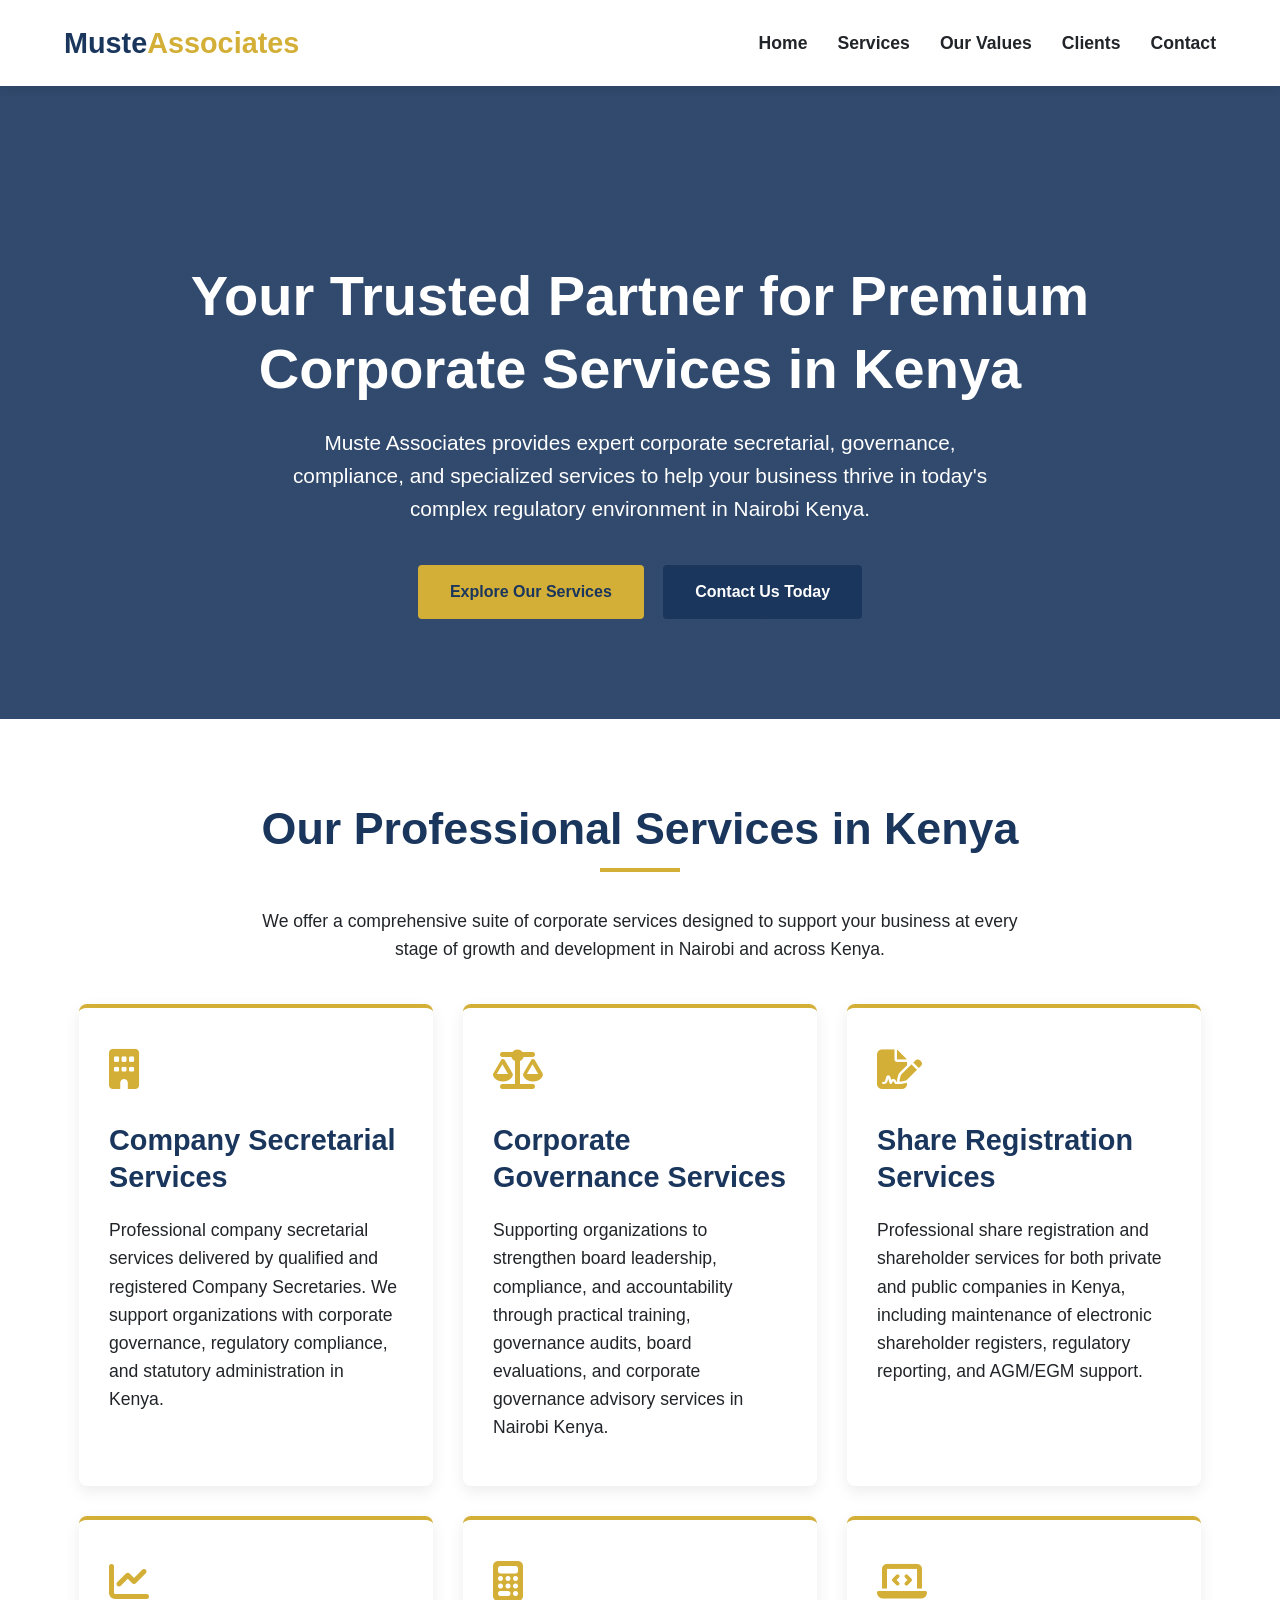
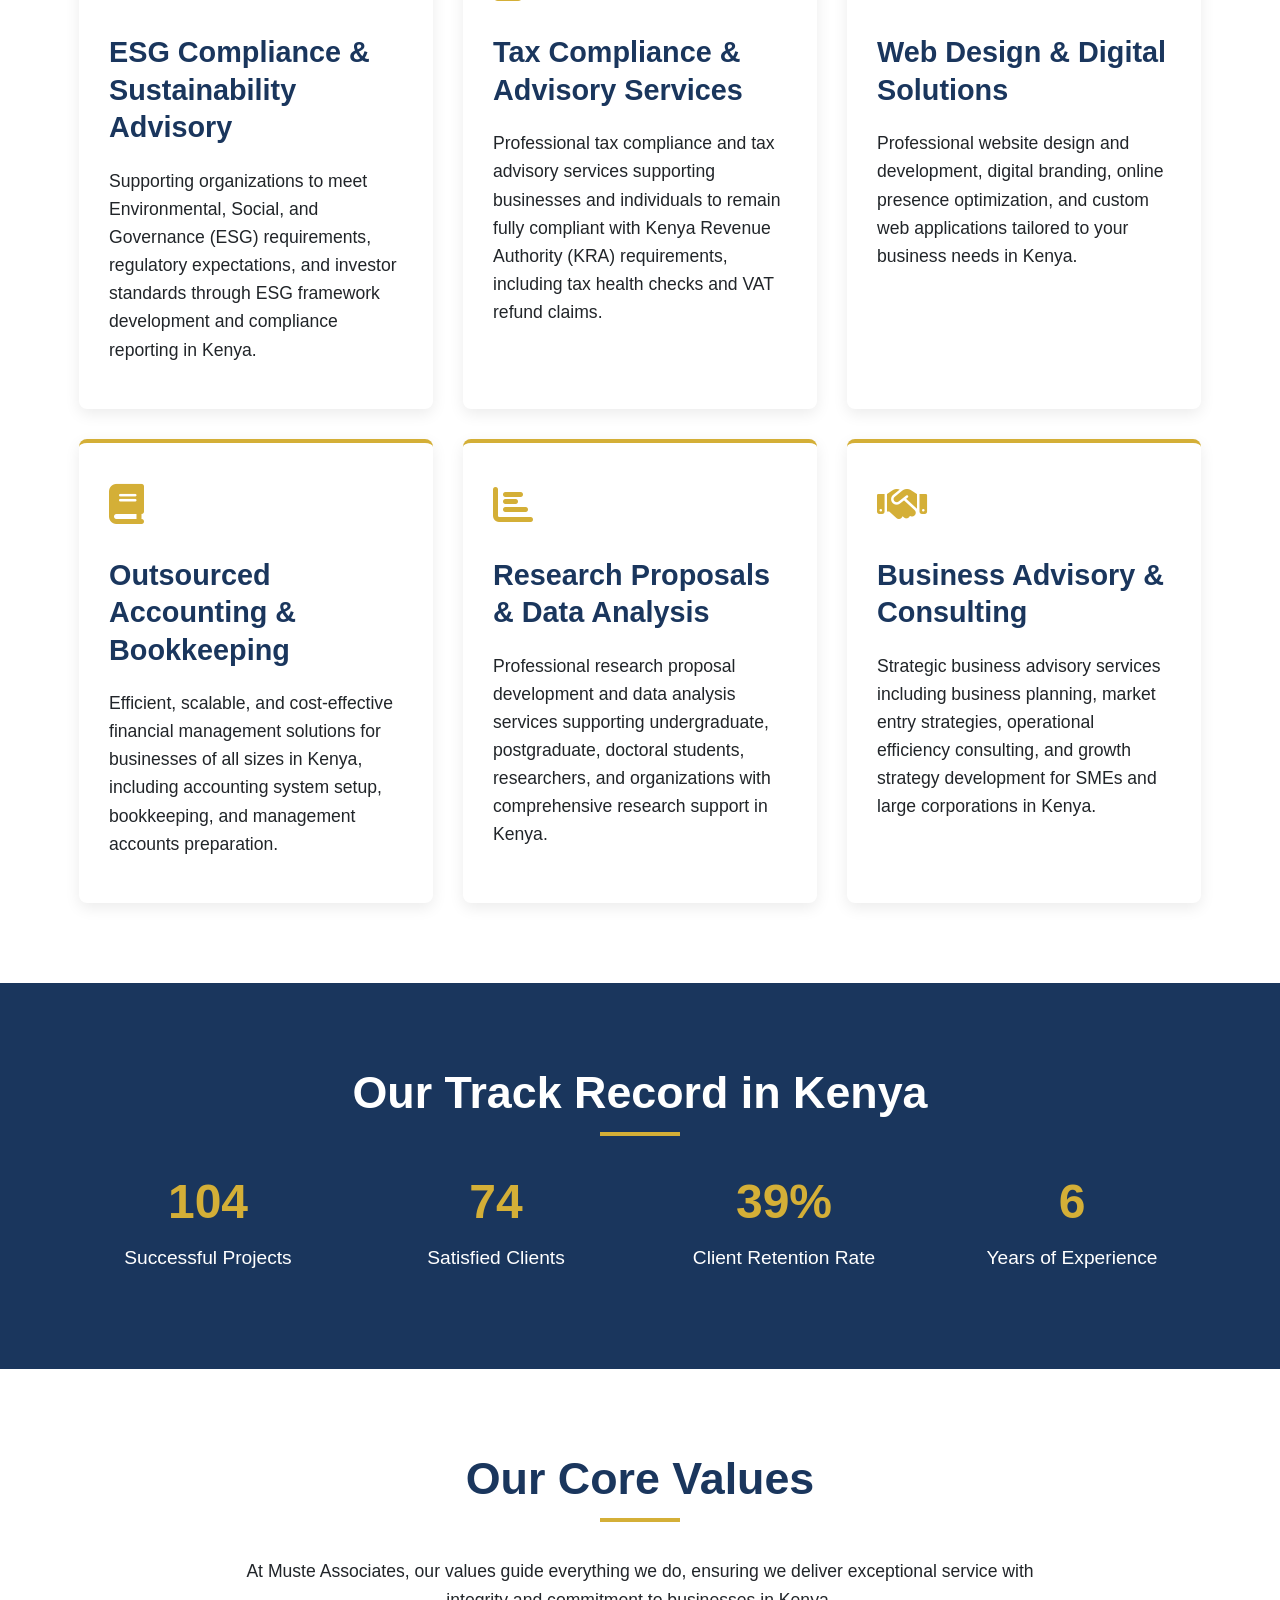
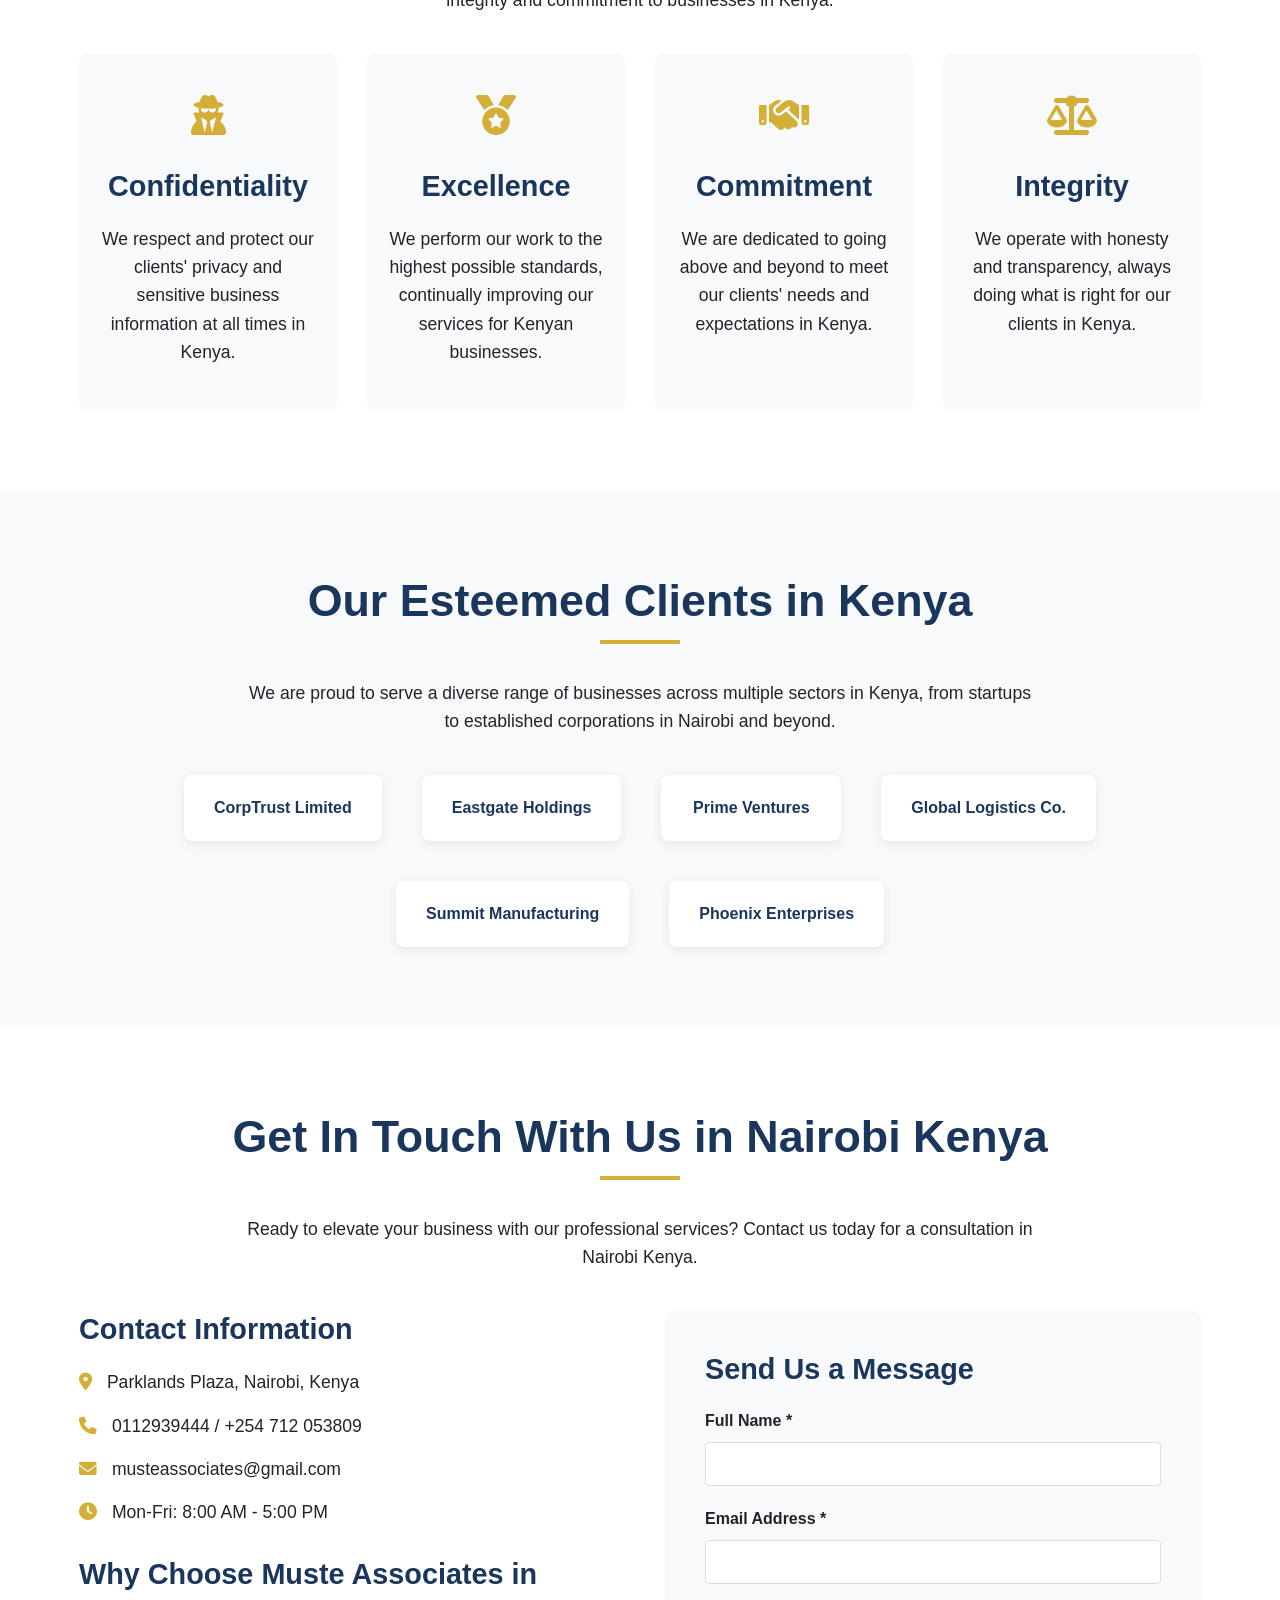
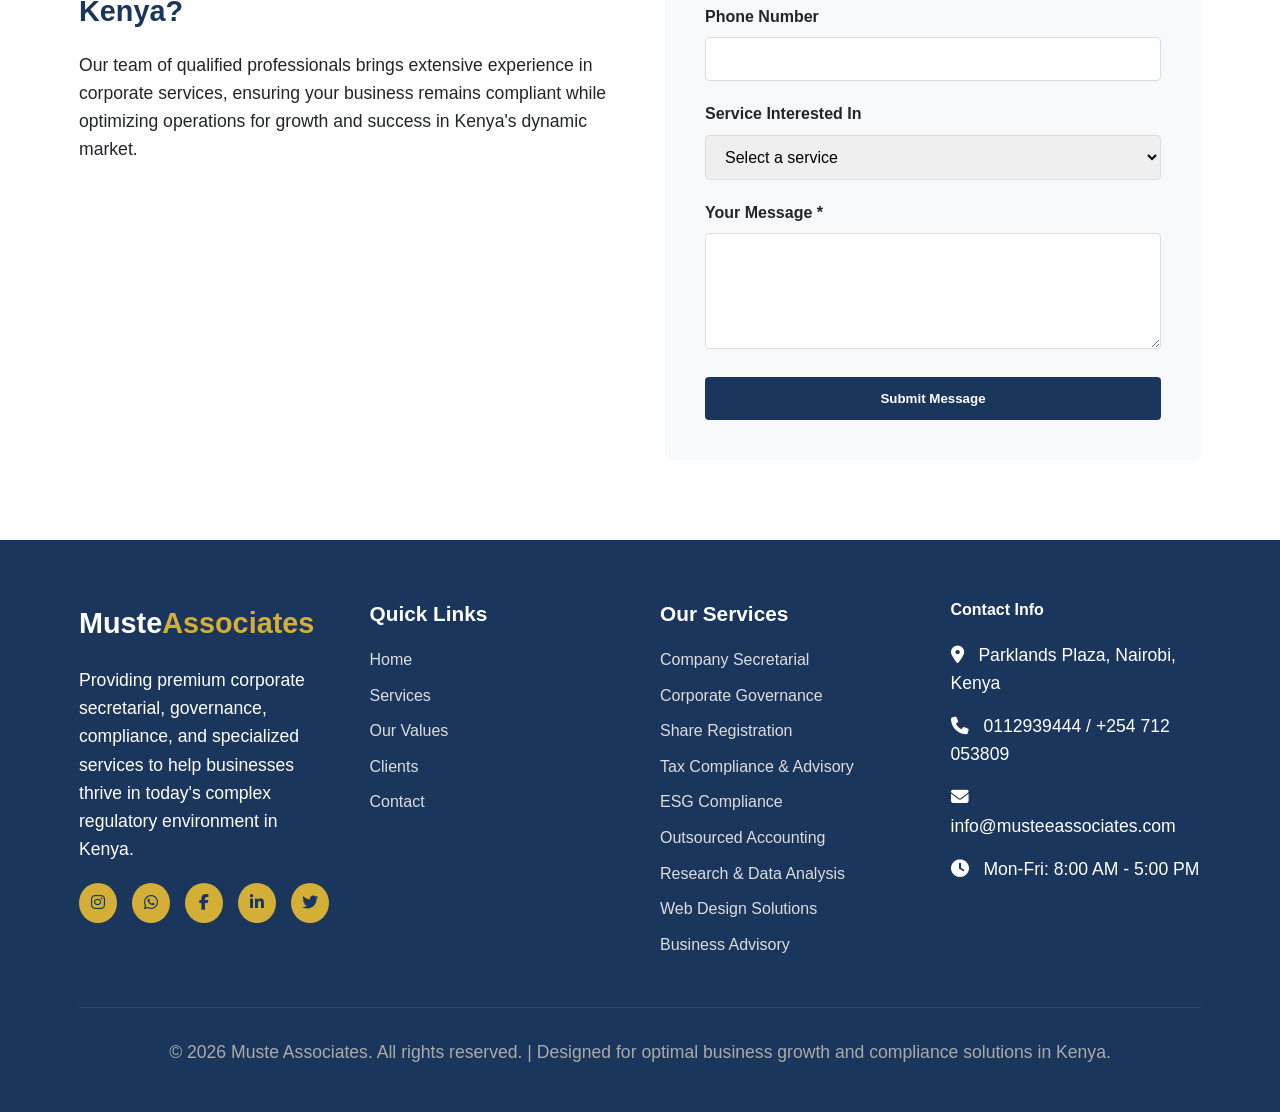
==== commit 54c3363a: "Update index.html" ====
--- a/index.html
+++ b/index.html
@@ -1077,7 +1077,7 @@
                     <h4>Contact Info</h4>
                     <p><i class="fas fa-map-marker-alt" style="margin-right: 10px;"></i> Parklands Plaza, Nairobi, Kenya</p>
                     <p><i class="fas fa-phone" style="margin-right: 10px;"></i> 0112939444 / +254 712 053809 </p>
-                    <p><i class="fas fa-envelope" style="margin-right: 10px;"></i> musteassociates@gmail.com</p>
+                    <p><i class="fas fa-envelope" style="margin-right: 10px;"></i> info@musteeassociates.com</p>
                     <p><i class="fas fa-clock" style="margin-right: 10px;"></i> Mon-Fri: 8:00 AM - 5:00 PM</p>
                 </div>
             </div>
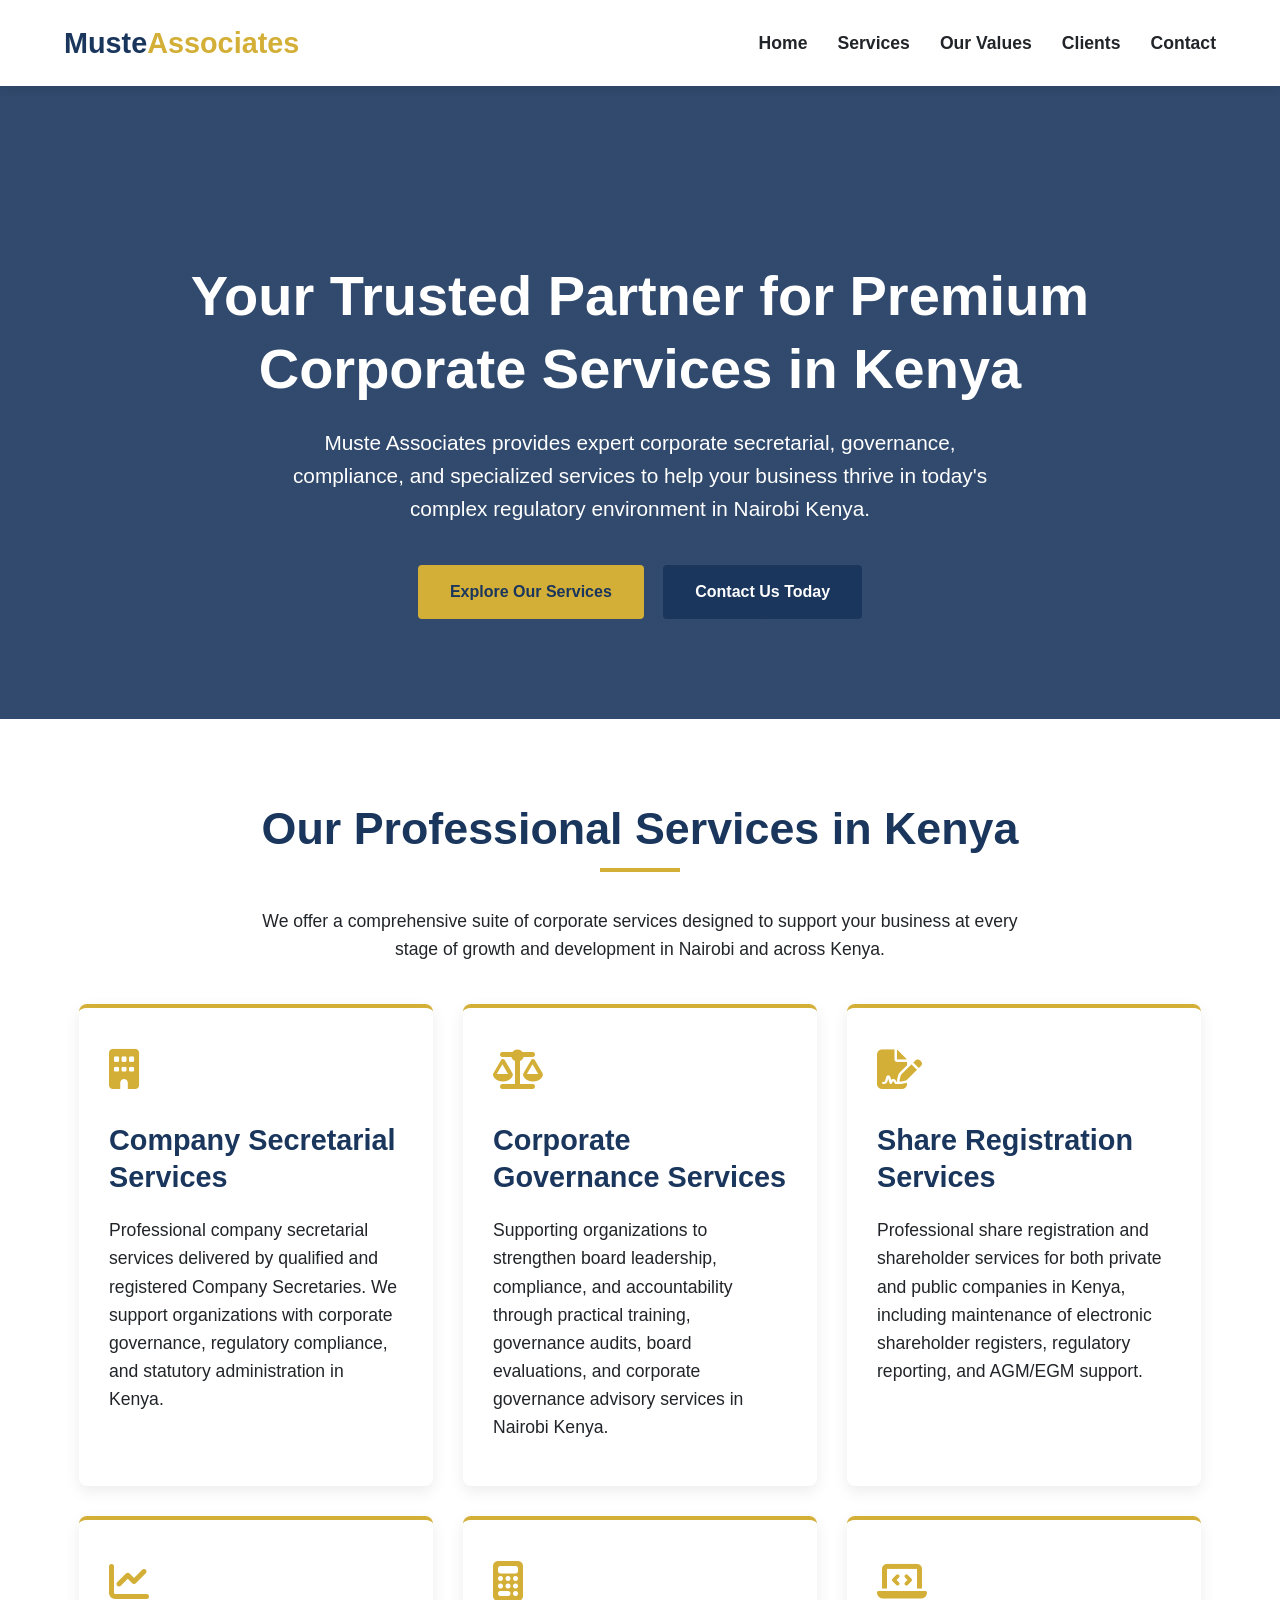
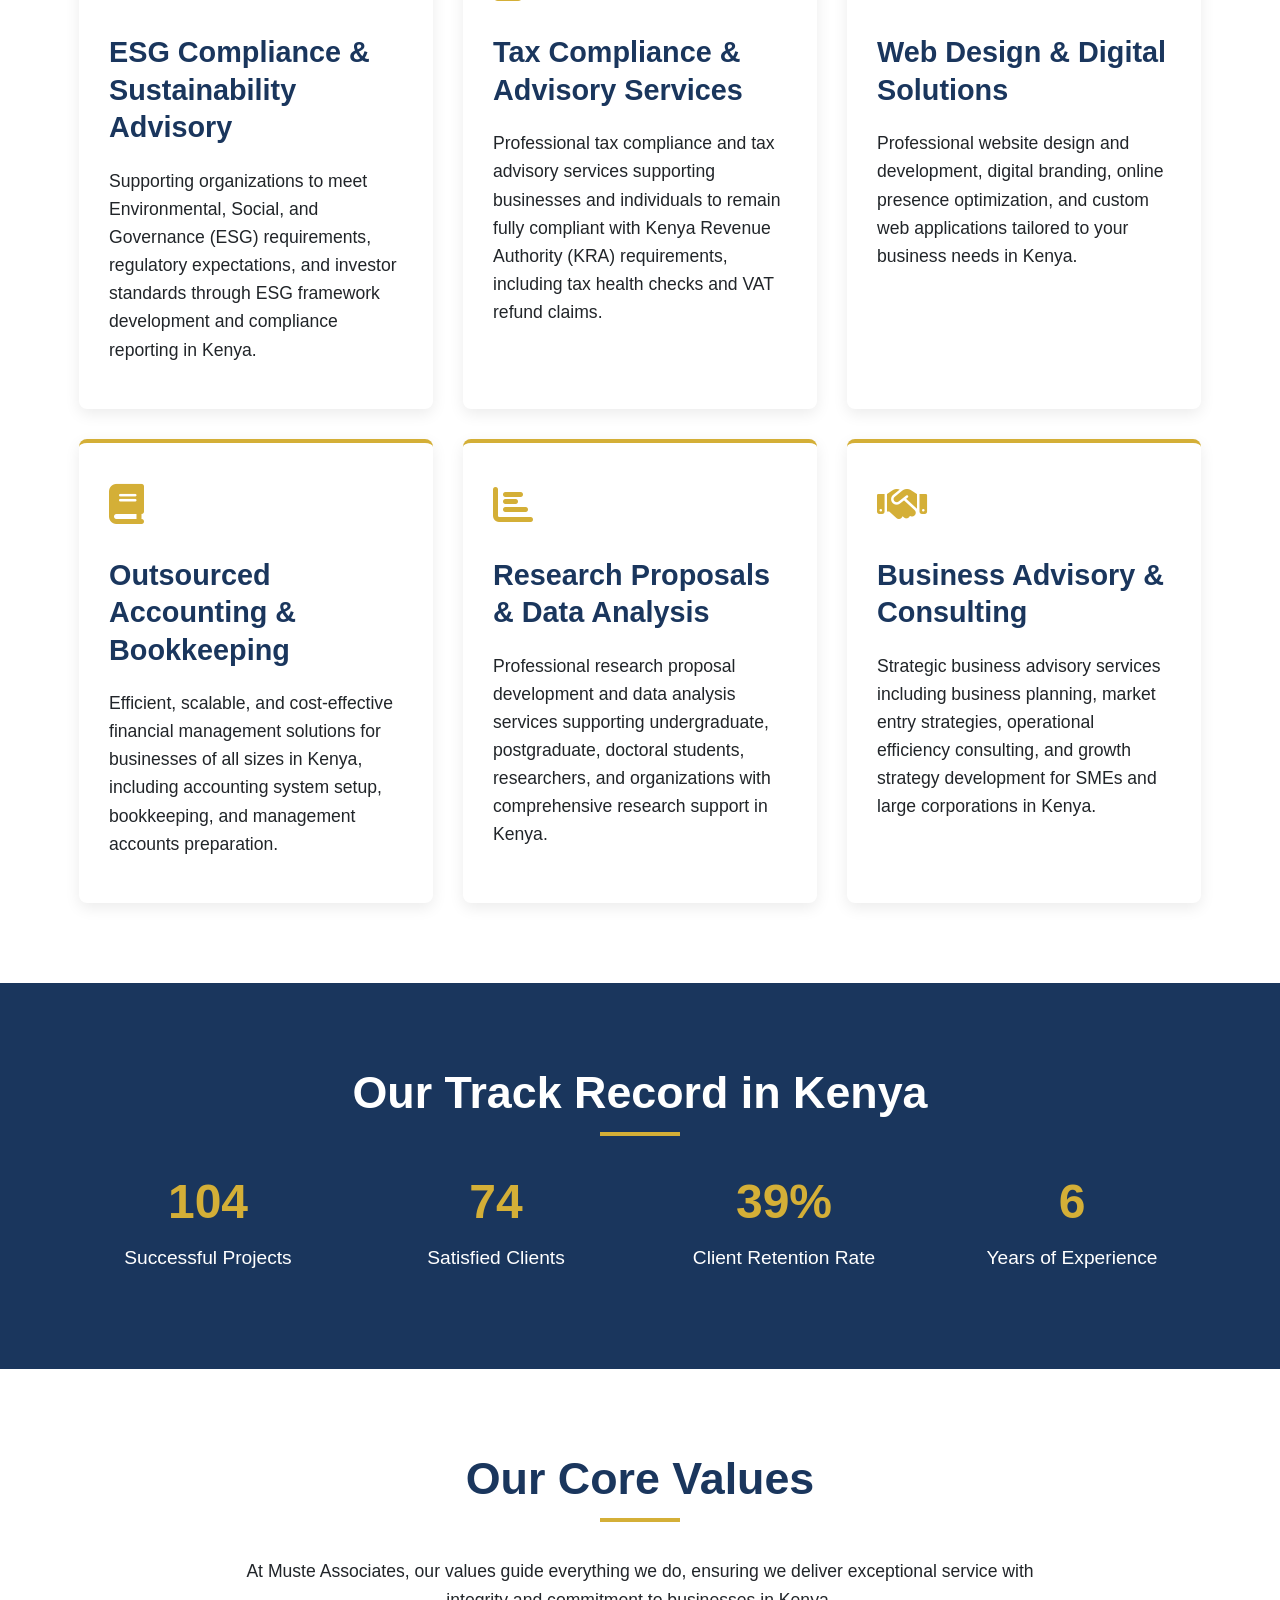
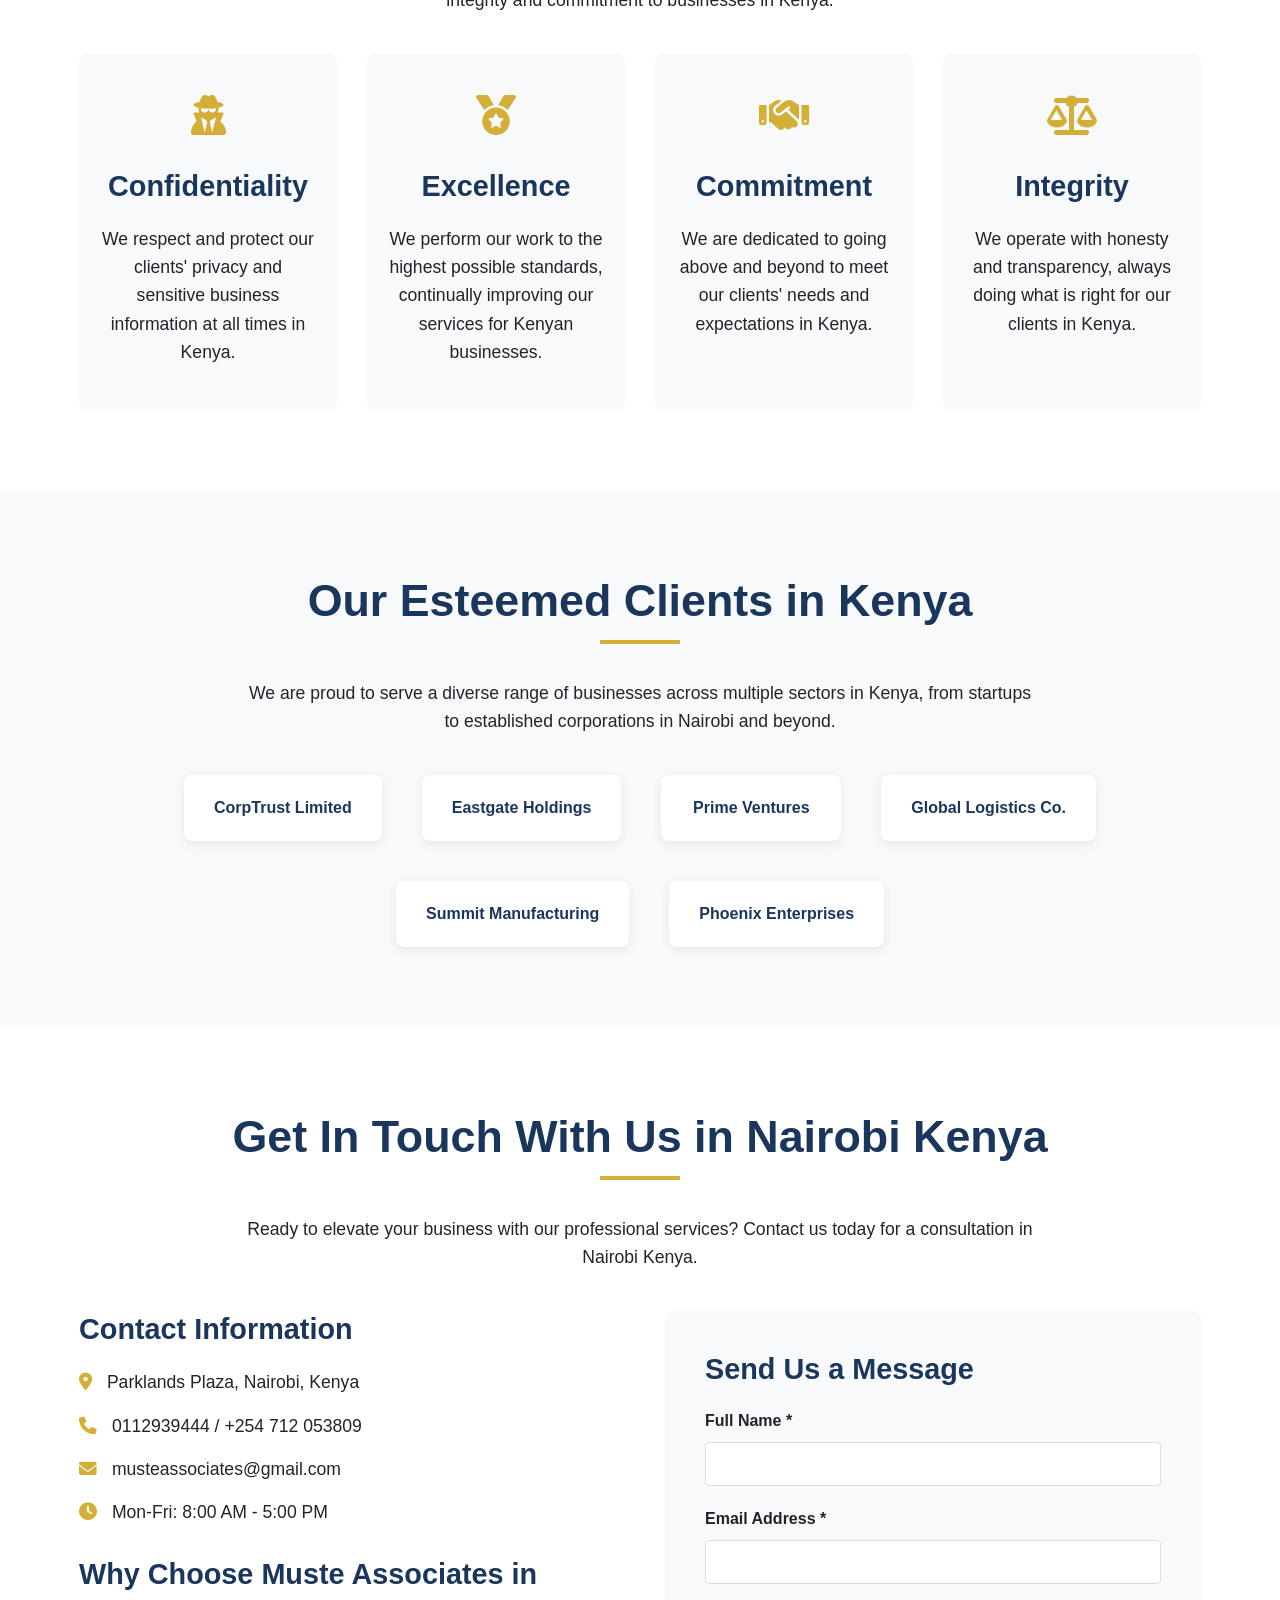
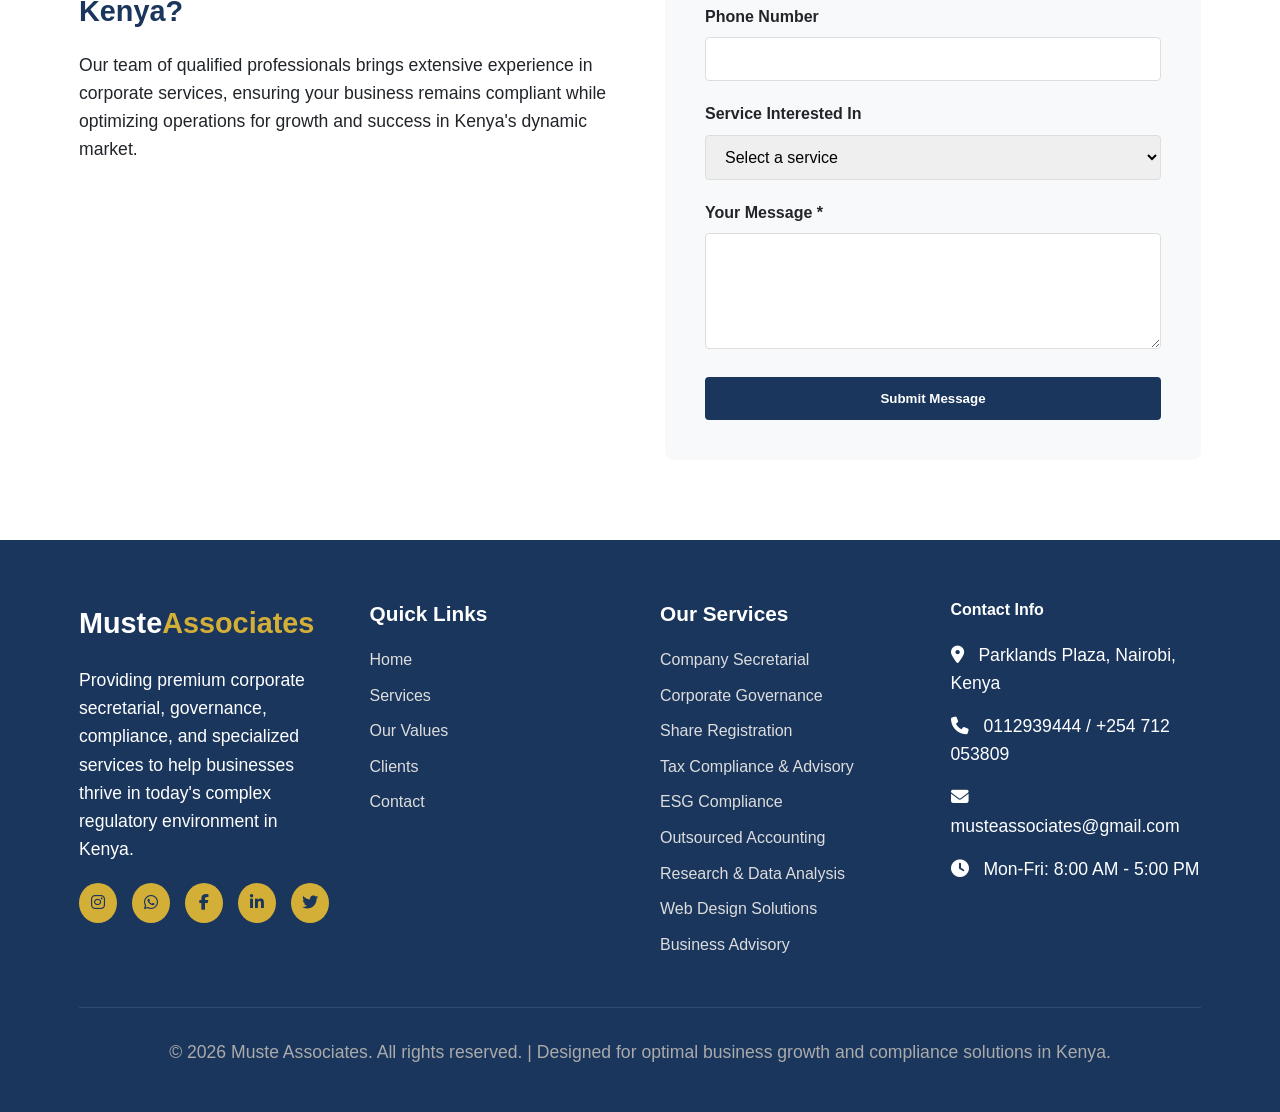
==== commit db3861d3: "Update contact email in footer section" ====
--- a/index.html
+++ b/index.html
@@ -1077,7 +1077,7 @@
                     <h4>Contact Info</h4>
                     <p><i class="fas fa-map-marker-alt" style="margin-right: 10px;"></i> Parklands Plaza, Nairobi, Kenya</p>
                     <p><i class="fas fa-phone" style="margin-right: 10px;"></i> 0112939444 / +254 712 053809 </p>
-                    <p><i class="fas fa-envelope" style="margin-right: 10px;"></i> info@musteeassociates.com</p>
+                    <p><i class="fas fa-envelope" style="margin-right: 10px;"></i>musteassociates@gmail.com</p>
                     <p><i class="fas fa-clock" style="margin-right: 10px;"></i> Mon-Fri: 8:00 AM - 5:00 PM</p>
                 </div>
             </div>
